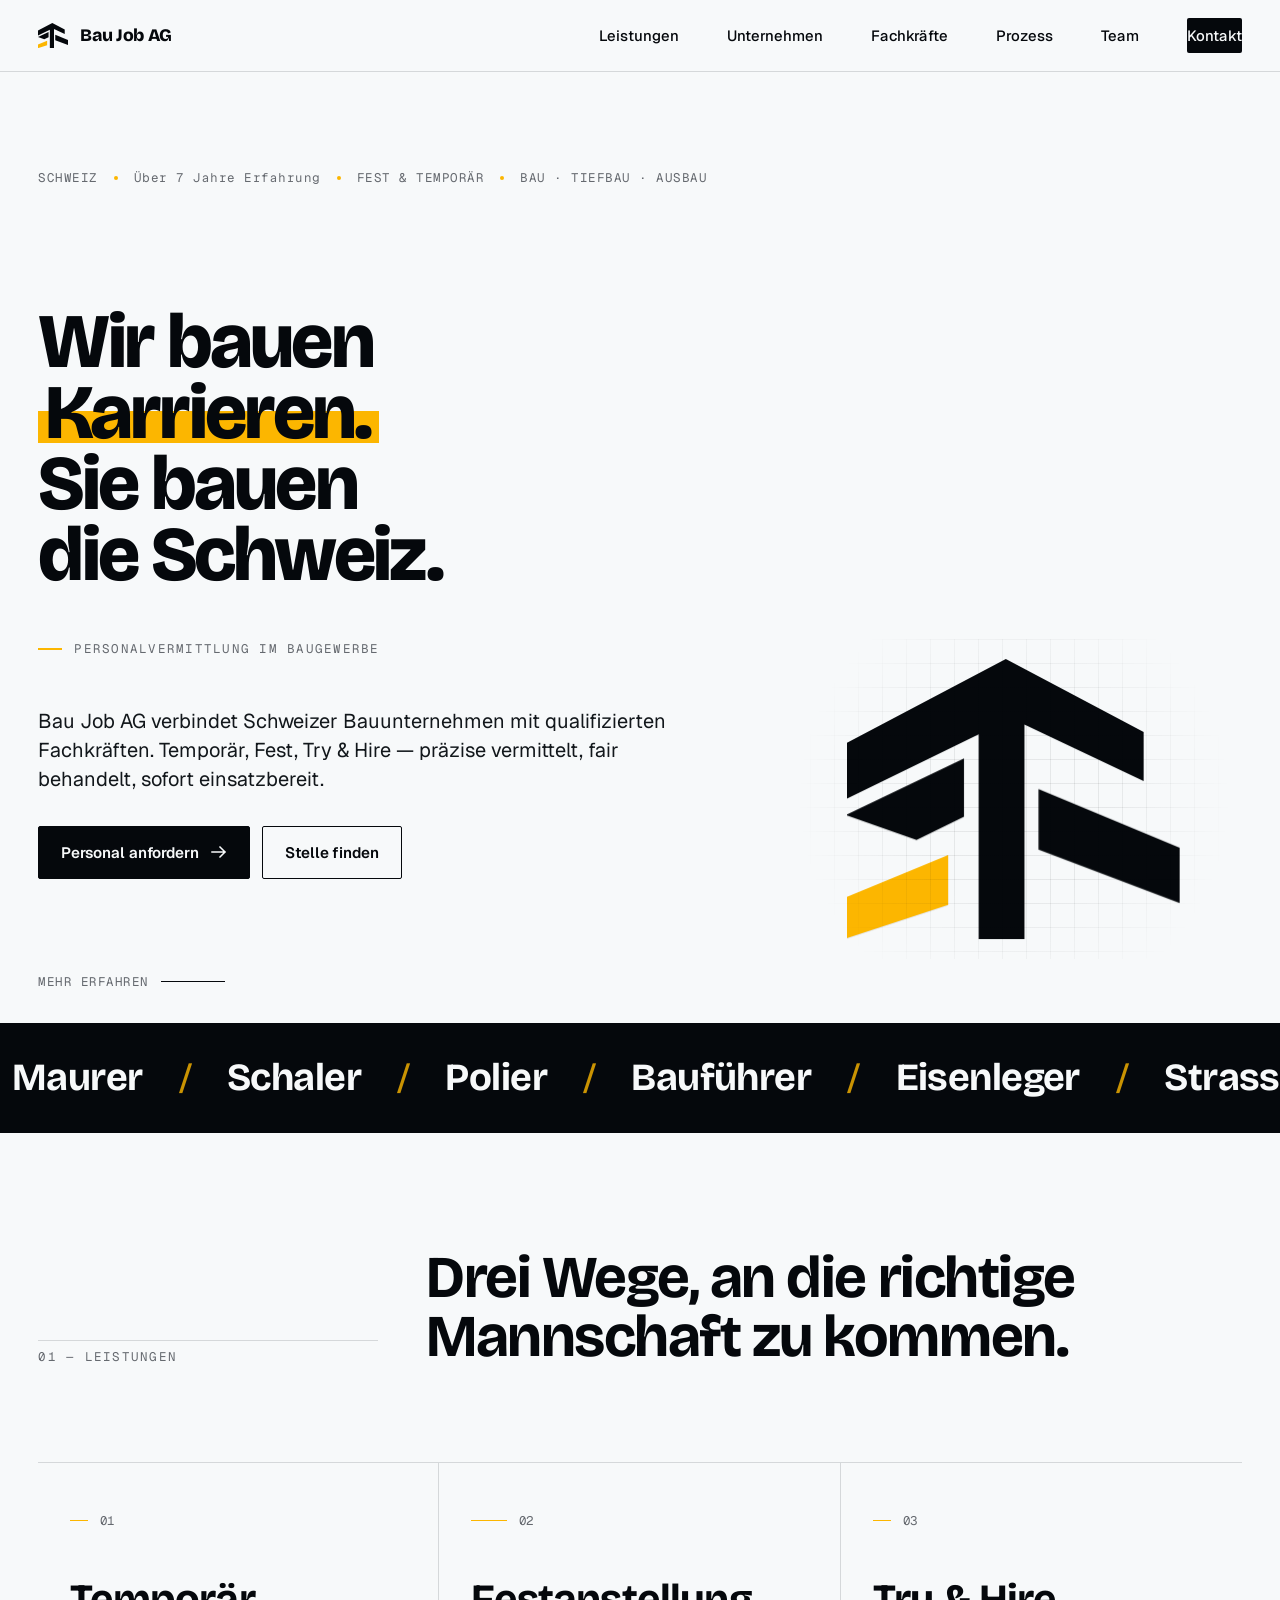
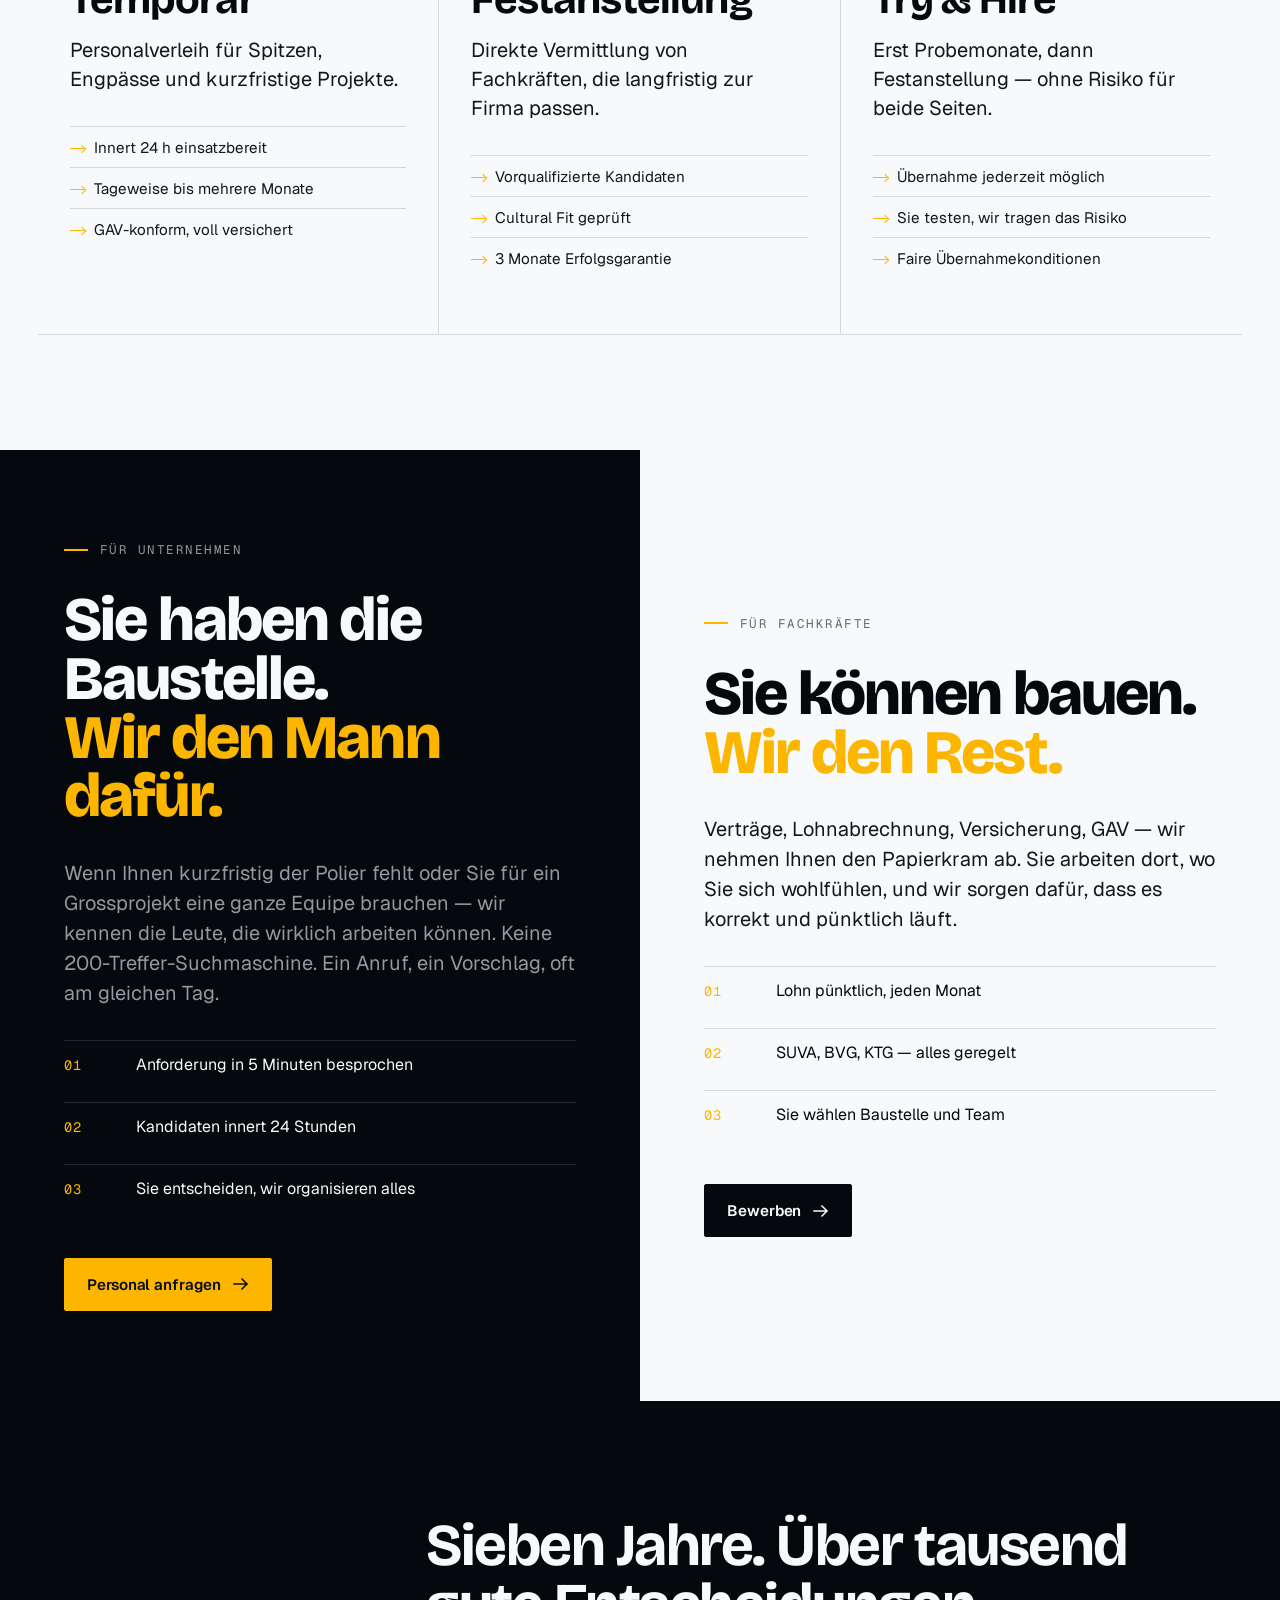
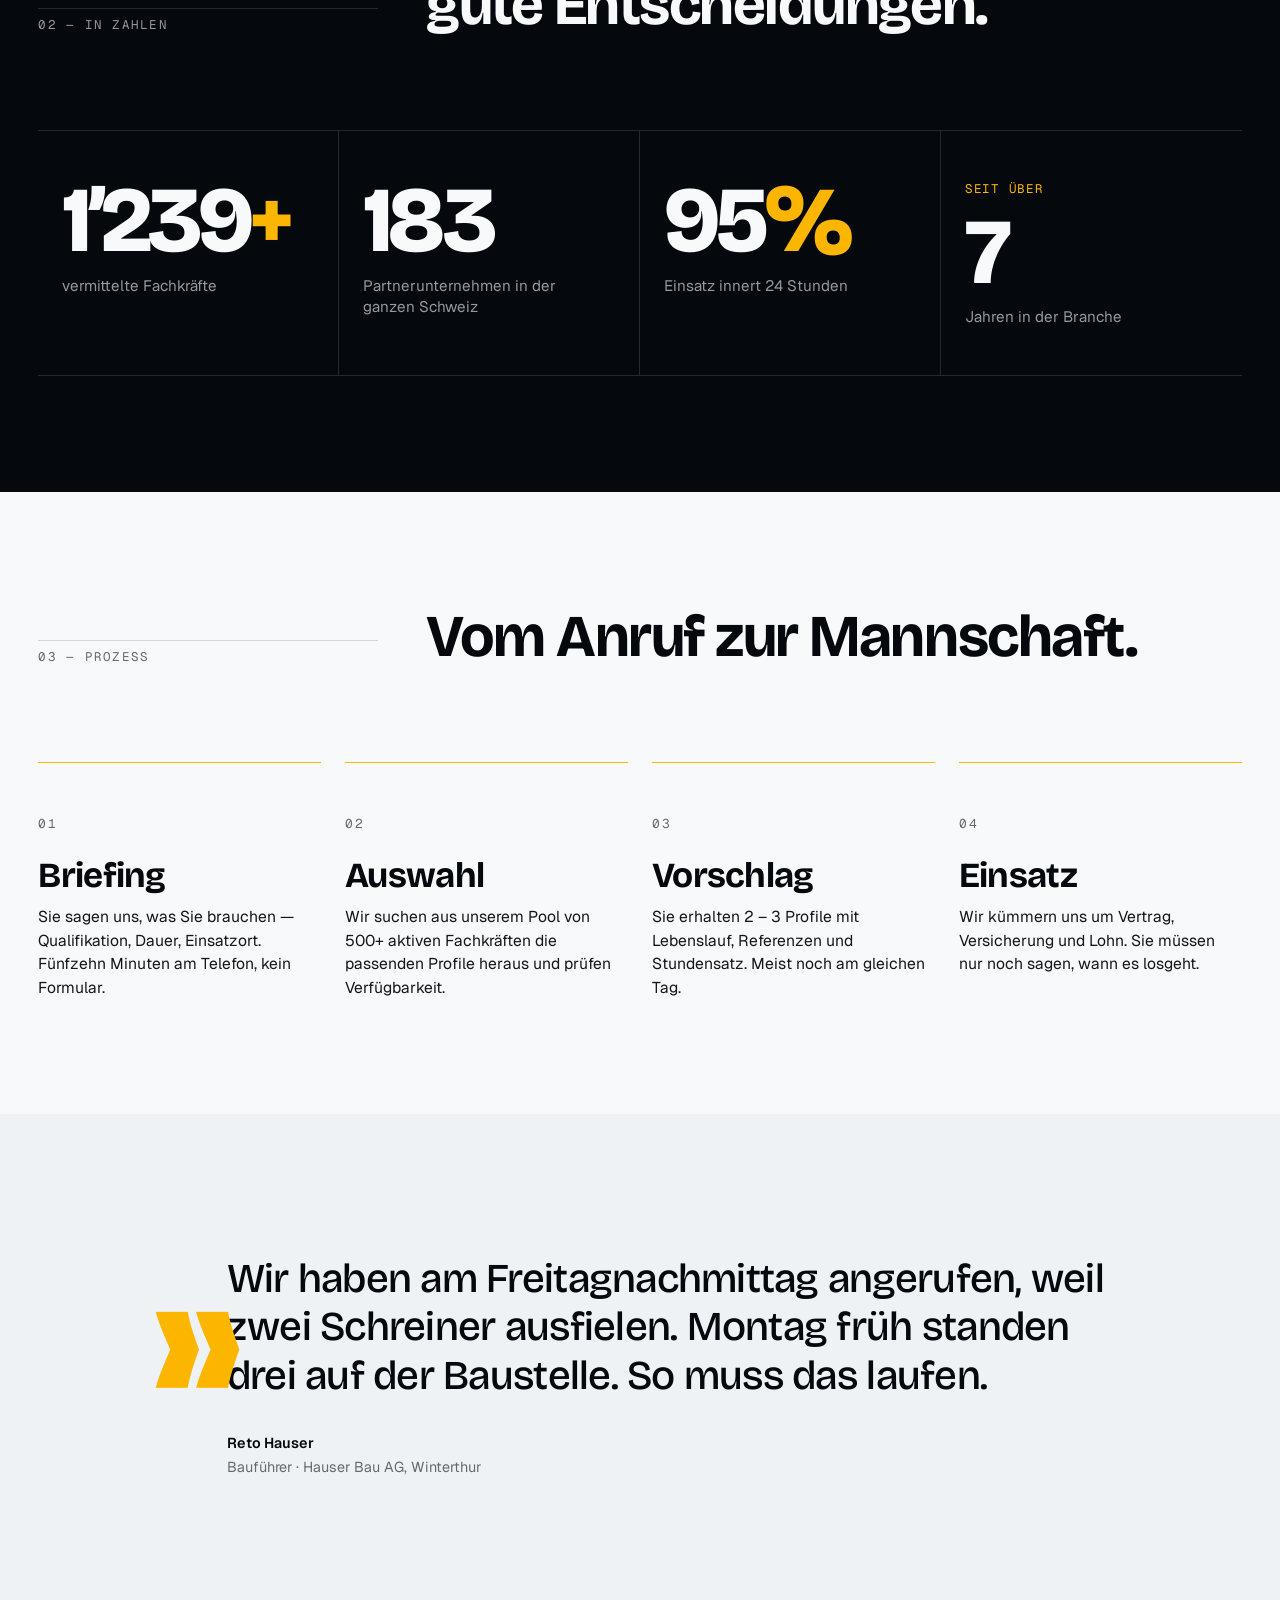
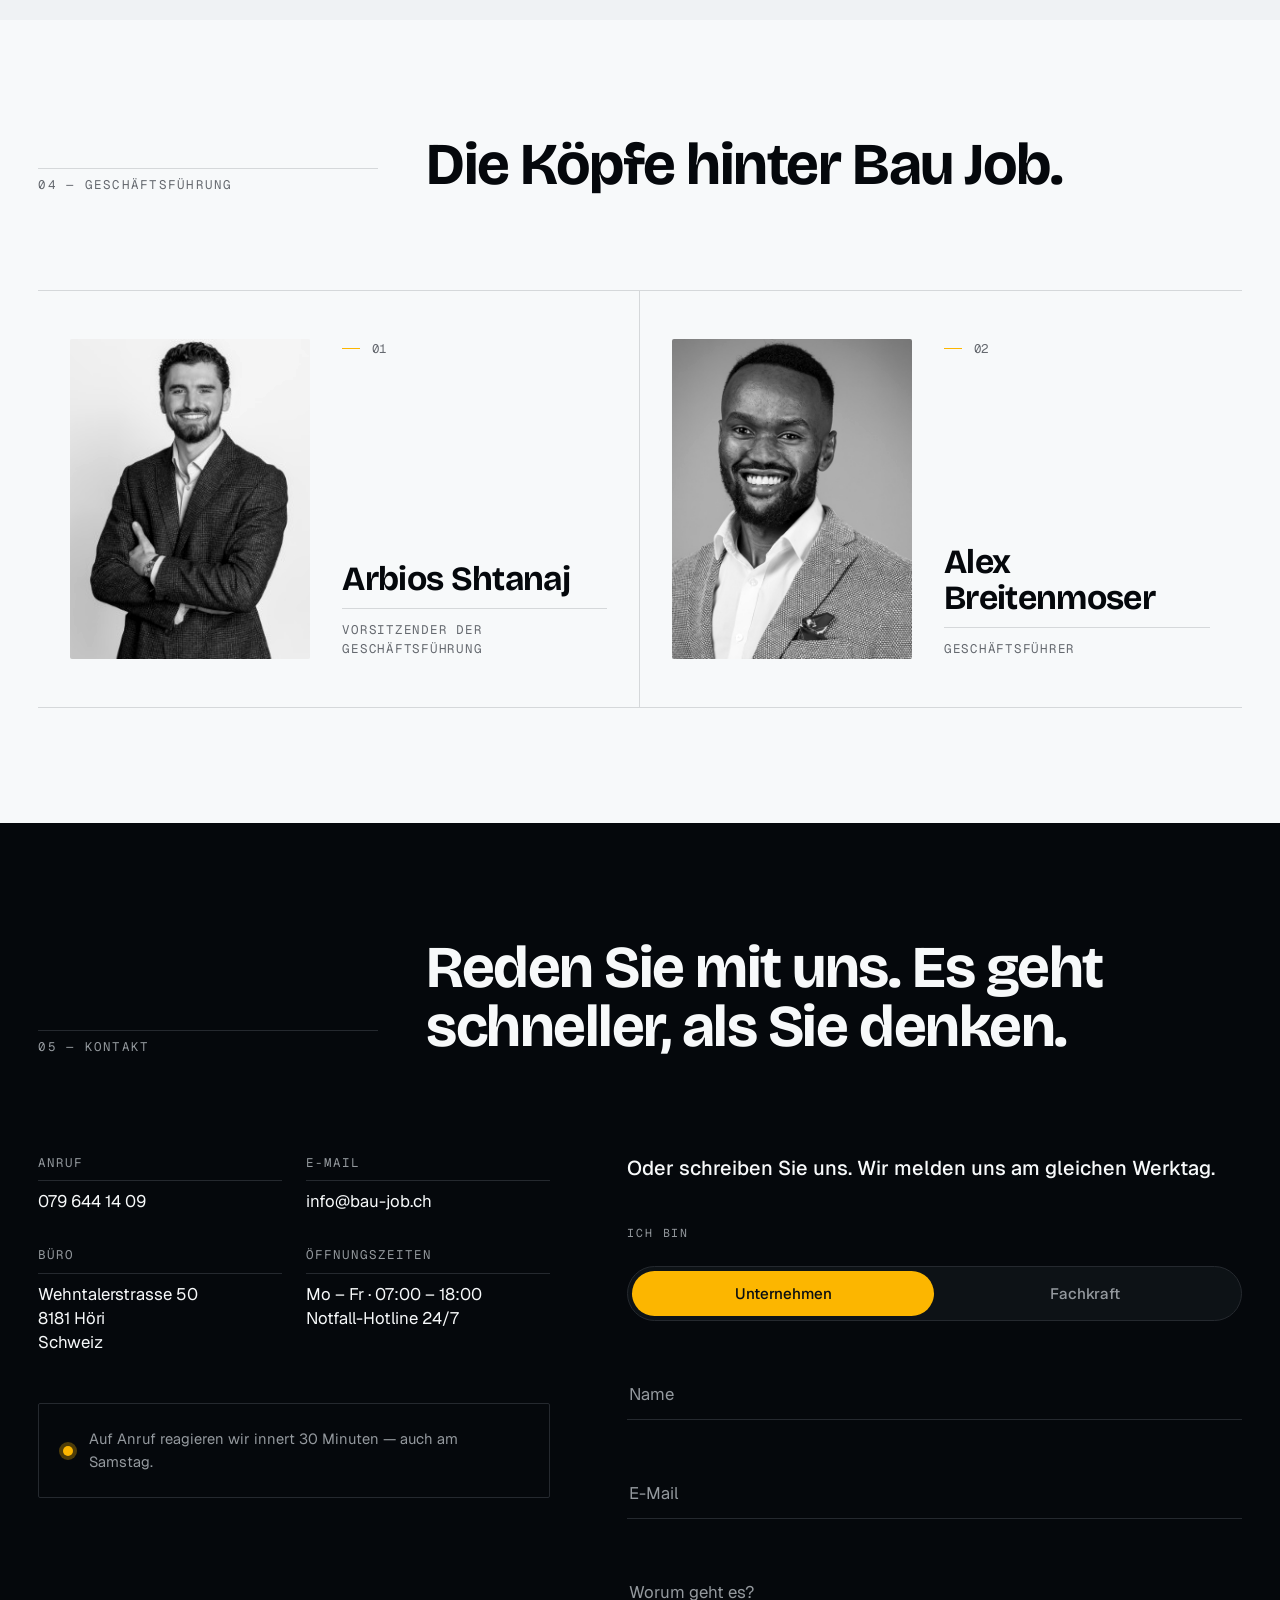
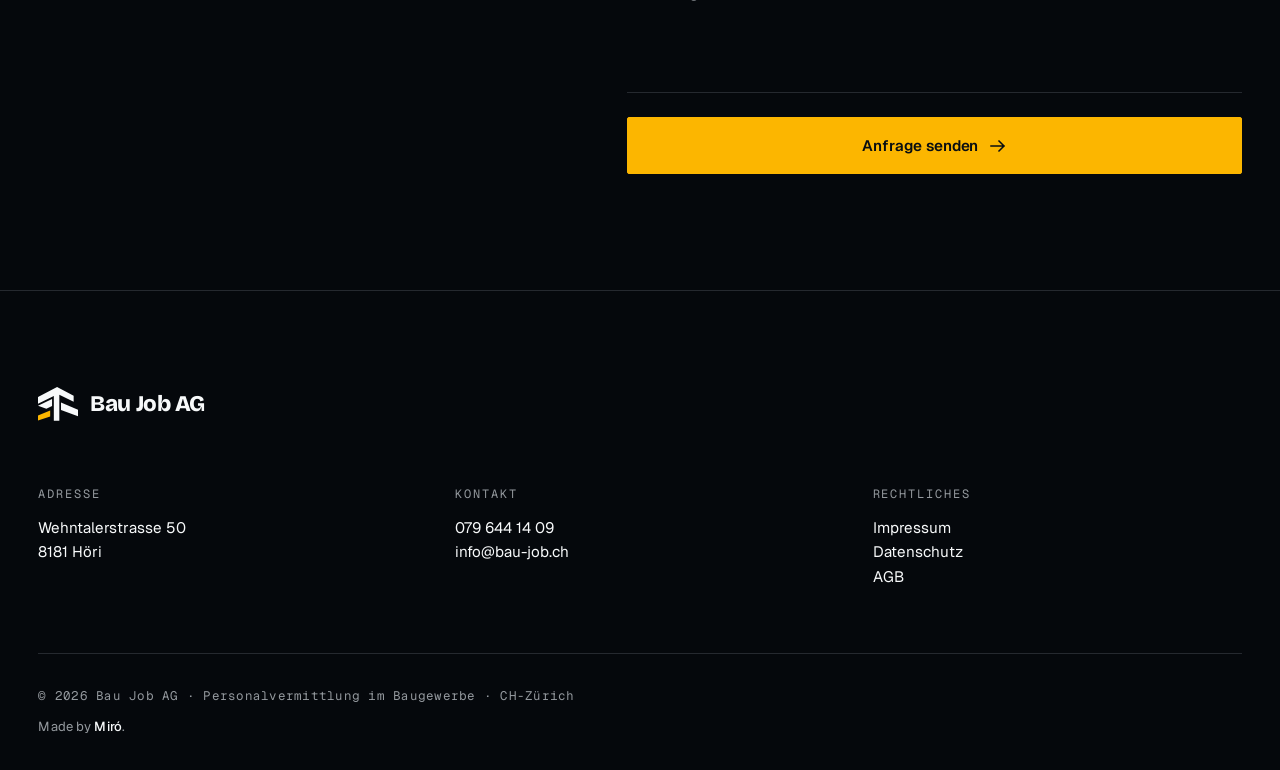
==== index.html @ f6083edc "Add leadership team section and Impressum page - New "Geschäftsführung" section with portraits of Ar" ====
<!doctype html>
<html lang="de-CH">
<head>
<meta charset="utf-8" />
<meta name="viewport" content="width=device-width, initial-scale=1, viewport-fit=cover" />
<meta name="theme-color" content="#0E1116" />
<meta name="description" content="Bau Job AG — Schweizer Personalvermittlung für das Baugewerbe. Temporär und Festanstellung. Wir bauen Karrieren." />
<title>Bau Job AG — Personal fürs Baugewerbe</title>

<link rel="icon" type="image/png" sizes="32x32" href="assets/favicon-32.png" />
<link rel="apple-touch-icon" sizes="180x180" href="assets/favicon-180.png" />

<link rel="preconnect" href="https://fonts.googleapis.com" />
<link rel="preconnect" href="https://fonts.gstatic.com" crossorigin />
<link rel="stylesheet" href="https://fonts.googleapis.com/css2?family=Bricolage+Grotesque:opsz,wght@12..96,400;12..96,500;12..96,700;12..96,800;12..96,900&family=Geist:wght@300;400;500;600;700&family=Geist+Mono:wght@400;500;600&display=swap" />
<link rel="stylesheet" href="style.css" />
</head>

<body>

<!-- ─────────────────────────────  HEADER  ───────────────────────────── -->
<header class="site-header" data-header>
  <a href="#top" class="site-header__logo" aria-label="Bau Job AG — Startseite">
    <svg class="logo-mark" viewBox="0 0 1000 842" aria-hidden="true">
      <polygon points="0,251.3 477.1,0 891.3,219 891.3,366.7 533.1,196.9 533.1,842.1 395.6,842.1 395.6,225.8 0,419.4" class="logo-mark__primary" />
      <polygon points="0,466.9 351.4,298.8 351.4,473.7 208.8,543.3 0,470.3" class="logo-mark__primary" />
      <polygon points="0,714.8 303.9,589.1 303.9,738.5 0,838.7" class="logo-mark__accent" />
      <polygon points="575.6,390.5 1000,567.1 1000,733.4 575.6,572.2" class="logo-mark__primary" />
    </svg>
    <span class="site-header__wordmark">Bau Job AG</span>
  </a>

  <nav class="site-header__nav" aria-label="Hauptnavigation">
    <a href="#leistungen">Leistungen</a>
    <a href="#unternehmen">Unternehmen</a>
    <a href="#fachkraefte">Fachkräfte</a>
    <a href="#prozess">Prozess</a>
    <a href="#team">Team</a>
    <a href="#kontakt" class="site-header__cta">Kontakt</a>
  </nav>
</header>

<main id="top">

<!-- ─────────────────────────────  HERO  ─────────────────────────────── -->
<section class="hero">

  <div class="hero__rail" aria-hidden="true">
    <span>SCHWEIZ</span>
    <span class="hero__rail-dot"></span>
    <span>Über 7 Jahre Erfahrung</span>
    <span class="hero__rail-dot"></span>
    <span>FEST &amp; TEMPORÄR</span>
    <span class="hero__rail-dot"></span>
    <span>BAU · TIEFBAU · AUSBAU</span>
  </div>

  <h1 class="hero__headline">
    <span class="reveal-mask"><span class="reveal-mask__inner">Wir bauen</span></span>
    <span class="reveal-mask"><span class="reveal-mask__inner"><em>Karrieren.</em></span></span>
    <span class="reveal-mask"><span class="reveal-mask__inner">Sie bauen</span></span>
    <span class="reveal-mask"><span class="reveal-mask__inner">die Schweiz.</span></span>
  </h1>

  <div class="hero__inner">

    <p class="hero__eyebrow"><span class="hero__eyebrow-mark"></span> Personalvermittlung im Baugewerbe</p>

    <div class="hero__meta">
      <p class="hero__lede">
        Bau Job AG verbindet Schweizer Bauunternehmen mit qualifizierten Fachkräften.
        Temporär, Fest, Try &amp; Hire — präzise vermittelt, fair behandelt, sofort einsatzbereit.
      </p>

      <div class="hero__actions">
        <a href="#unternehmen" class="btn btn--primary">
          <span>Personal anfordern</span>
          <svg viewBox="0 0 16 16" aria-hidden="true"><path d="M1 8 H14 M9 3 L14 8 L9 13" fill="none" stroke="currentColor" stroke-width="1.5" stroke-linecap="square"/></svg>
        </a>
        <a href="#fachkraefte" class="btn btn--ghost">
          <span>Stelle finden</span>
        </a>
      </div>
    </div>

    <div class="hero__stage" aria-hidden="true">
      <svg class="hero__logo" viewBox="0 0 1000 842">
        <polygon points="0,251.3 477.1,0 891.3,219 891.3,366.7 533.1,196.9 533.1,842.1 395.6,842.1 395.6,225.8 0,419.4" class="js-draw" data-draw="1" />
        <polygon points="0,466.9 351.4,298.8 351.4,473.7 208.8,543.3 0,470.3" class="js-draw" data-draw="2" />
        <polygon points="575.6,390.5 1000,567.1 1000,733.4 575.6,572.2" class="js-draw" data-draw="3" />
        <polygon points="0,714.8 303.9,589.1 303.9,738.5 0,838.7" class="js-draw js-draw--accent" data-draw="4" />
      </svg>
      <div class="hero__stage-grid"></div>
    </div>

  </div>

  <button class="hero__scroll" data-scroll-to="#leistungen" aria-label="Weiter scrollen">
    <span>Mehr erfahren</span>
    <span class="hero__scroll-line"></span>
  </button>
</section>

<!-- ─────────────────────────────  MARQUEE  ──────────────────────────── -->
<section class="marquee" aria-label="Fachbereiche">
  <div class="marquee__track">
    <span class="marquee__item">Maurer</span><span class="marquee__sep">/</span>
    <span class="marquee__item">Schaler</span><span class="marquee__sep">/</span>
    <span class="marquee__item">Polier</span><span class="marquee__sep">/</span>
    <span class="marquee__item">Bauführer</span><span class="marquee__sep">/</span>
    <span class="marquee__item">Eisenleger</span><span class="marquee__sep">/</span>
    <span class="marquee__item">Strassenbauer</span><span class="marquee__sep">/</span>
    <span class="marquee__item">Zimmermann</span><span class="marquee__sep">/</span>
    <span class="marquee__item">Spengler</span><span class="marquee__sep">/</span>
    <span class="marquee__item">Schreiner</span><span class="marquee__sep">/</span>
    <span class="marquee__item">Dachdecker</span><span class="marquee__sep">/</span>
    <span class="marquee__item">Sanitärinstallateur</span><span class="marquee__sep">/</span>
    <span class="marquee__item">Elektriker</span><span class="marquee__sep">/</span>
    <span class="marquee__item">Maler</span><span class="marquee__sep">/</span>
    <span class="marquee__item">Gipser</span><span class="marquee__sep">/</span>
    <span class="marquee__item">Bodenleger</span><span class="marquee__sep">/</span>
    <span class="marquee__item">Plattenleger</span><span class="marquee__sep">/</span>
    <!-- duplicate for seamless loop -->
    <span class="marquee__item">Maurer</span><span class="marquee__sep">/</span>
    <span class="marquee__item">Schaler</span><span class="marquee__sep">/</span>
    <span class="marquee__item">Polier</span><span class="marquee__sep">/</span>
    <span class="marquee__item">Bauführer</span><span class="marquee__sep">/</span>
    <span class="marquee__item">Eisenleger</span><span class="marquee__sep">/</span>
    <span class="marquee__item">Strassenbauer</span><span class="marquee__sep">/</span>
    <span class="marquee__item">Zimmermann</span><span class="marquee__sep">/</span>
    <span class="marquee__item">Spengler</span><span class="marquee__sep">/</span>
    <span class="marquee__item">Schreiner</span><span class="marquee__sep">/</span>
    <span class="marquee__item">Dachdecker</span><span class="marquee__sep">/</span>
    <span class="marquee__item">Sanitärinstallateur</span><span class="marquee__sep">/</span>
    <span class="marquee__item">Elektriker</span><span class="marquee__sep">/</span>
    <span class="marquee__item">Maler</span><span class="marquee__sep">/</span>
    <span class="marquee__item">Gipser</span><span class="marquee__sep">/</span>
    <span class="marquee__item">Bodenleger</span><span class="marquee__sep">/</span>
    <span class="marquee__item">Plattenleger</span><span class="marquee__sep">/</span>
  </div>
</section>

<!-- ─────────────────────────────  LEISTUNGEN  ───────────────────────── -->
<section class="section section--light" id="leistungen">

  <header class="section-head">
    <span class="section-head__index">01 — Leistungen</span>
    <h2 class="section-head__title">Drei Wege, an die richtige Mannschaft zu kommen.</h2>
  </header>

  <ol class="services">

    <li class="service" data-reveal>
      <div class="service__num"><span>01</span></div>
      <div class="service__body">
        <h3>Temporär</h3>
        <p class="service__lede">Personalverleih für Spitzen, Engpässe und kurzfristige Projekte.</p>
        <ul class="service__points">
          <li><span class="bullet-arrow" aria-hidden="true"></span>Innert 24 h einsatzbereit</li>
          <li><span class="bullet-arrow" aria-hidden="true"></span>Tageweise bis mehrere Monate</li>
          <li><span class="bullet-arrow" aria-hidden="true"></span>GAV-konform, voll versichert</li>
        </ul>
      </div>
      <span class="service__rule" aria-hidden="true"></span>
    </li>

    <li class="service service--featured" data-reveal>
      <div class="service__num"><span>02</span></div>
      <div class="service__body">
        <h3>Festanstellung</h3>
        <p class="service__lede">Direkte Vermittlung von Fachkräften, die langfristig zur Firma passen.</p>
        <ul class="service__points">
          <li><span class="bullet-arrow" aria-hidden="true"></span>Vorqualifizierte Kandidaten</li>
          <li><span class="bullet-arrow" aria-hidden="true"></span>Cultural Fit geprüft</li>
          <li><span class="bullet-arrow" aria-hidden="true"></span>3 Monate Erfolgsgarantie</li>
        </ul>
      </div>
      <span class="service__rule" aria-hidden="true"></span>
    </li>

    <li class="service" data-reveal>
      <div class="service__num"><span>03</span></div>
      <div class="service__body">
        <h3>Try &amp; Hire</h3>
        <p class="service__lede">Erst Probemonate, dann Festanstellung — ohne Risiko für beide Seiten.</p>
        <ul class="service__points">
          <li><span class="bullet-arrow" aria-hidden="true"></span>Übernahme jederzeit möglich</li>
          <li><span class="bullet-arrow" aria-hidden="true"></span>Sie testen, wir tragen das Risiko</li>
          <li><span class="bullet-arrow" aria-hidden="true"></span>Faire Übernahmekonditionen</li>
        </ul>
      </div>
      <span class="service__rule" aria-hidden="true"></span>
    </li>

  </ol>
</section>

<!-- ─────────────────────────────  SPLIT — UNTERNEHMEN / FACHKRÄFTE  ──── -->
<section class="split">

  <article class="split__panel split__panel--dark" id="unternehmen">
    <span class="split__tag">Für Unternehmen</span>
    <h2 class="split__title">Sie haben die Baustelle.<br/><em>Wir den Mann dafür.</em></h2>
    <p class="split__copy">
      Wenn Ihnen kurzfristig der Polier fehlt oder Sie für ein Grossprojekt eine ganze Equipe brauchen —
      wir kennen die Leute, die wirklich arbeiten können. Keine 200-Treffer-Suchmaschine. Ein Anruf, ein Vorschlag, oft am gleichen Tag.
    </p>
    <ul class="split__list">
      <li><span class="split__list-num">01</span>Anforderung in 5 Minuten besprochen</li>
      <li><span class="split__list-num">02</span>Kandidaten innert 24 Stunden</li>
      <li><span class="split__list-num">03</span>Sie entscheiden, wir organisieren alles</li>
    </ul>
    <a href="#kontakt" class="btn btn--accent">
      <span>Personal anfragen</span>
      <svg viewBox="0 0 16 16" aria-hidden="true"><path d="M1 8 H14 M9 3 L14 8 L9 13" fill="none" stroke="currentColor" stroke-width="1.5" stroke-linecap="square"/></svg>
    </a>
  </article>

  <article class="split__panel split__panel--light" id="fachkraefte">
    <span class="split__tag">Für Fachkräfte</span>
    <h2 class="split__title">Sie können bauen.<br/><em>Wir den Rest.</em></h2>
    <p class="split__copy">
      Verträge, Lohnabrechnung, Versicherung, GAV — wir nehmen Ihnen den Papierkram ab.
      Sie arbeiten dort, wo Sie sich wohlfühlen, und wir sorgen dafür, dass es korrekt und pünktlich läuft.
    </p>
    <ul class="split__list">
      <li><span class="split__list-num">01</span>Lohn pünktlich, jeden Monat</li>
      <li><span class="split__list-num">02</span>SUVA, BVG, KTG — alles geregelt</li>
      <li><span class="split__list-num">03</span>Sie wählen Baustelle und Team</li>
    </ul>
    <a href="#kontakt" class="btn btn--dark">
      <span>Bewerben</span>
      <svg viewBox="0 0 16 16" aria-hidden="true"><path d="M1 8 H14 M9 3 L14 8 L9 13" fill="none" stroke="currentColor" stroke-width="1.5" stroke-linecap="square"/></svg>
    </a>
  </article>

</section>

<!-- ─────────────────────────────  STATS  ────────────────────────────── -->
<section class="stats">

  <header class="section-head section-head--inverse">
    <span class="section-head__index">02 — In Zahlen</span>
    <h2 class="section-head__title">Sieben Jahre. Über tausend gute Entscheidungen.</h2>
  </header>

  <ul class="stats__grid">
    <li class="stat" data-reveal>
      <span class="stat__num" data-counter="1247" data-suffix="+">0</span>
      <span class="stat__label">vermittelte Fachkräfte</span>
    </li>
    <li class="stat" data-reveal>
      <span class="stat__num" data-counter="184" data-suffix="">0</span>
      <span class="stat__label">Partnerunternehmen in der ganzen Schweiz</span>
    </li>
    <li class="stat" data-reveal>
      <span class="stat__num" data-counter="96" data-suffix="%">0</span>
      <span class="stat__label">Einsatz innert 24 Stunden</span>
    </li>
    <li class="stat" data-reveal>
      <span class="stat__prefix">Seit über</span>
      <span class="stat__num" data-counter="7" data-suffix="">0</span>
      <span class="stat__label">Jahren in der Branche</span>
    </li>
  </ul>

</section>

<!-- ─────────────────────────────  PROZESS  ──────────────────────────── -->
<section class="section section--light" id="prozess">

  <header class="section-head">
    <span class="section-head__index">03 — Prozess</span>
    <h2 class="section-head__title">Vom Anruf zur Mannschaft.</h2>
  </header>

  <ol class="process">
    <li class="process__step" data-reveal>
      <span class="process__num">01</span>
      <h3>Briefing</h3>
      <p>Sie sagen uns, was Sie brauchen — Qualifikation, Dauer, Einsatzort. Fünfzehn Minuten am Telefon, kein Formular.</p>
    </li>
    <li class="process__step" data-reveal>
      <span class="process__num">02</span>
      <h3>Auswahl</h3>
      <p>Wir suchen aus unserem Pool von 500+ aktiven Fachkräften die passenden Profile heraus und prüfen Verfügbarkeit.</p>
    </li>
    <li class="process__step" data-reveal>
      <span class="process__num">03</span>
      <h3>Vorschlag</h3>
      <p>Sie erhalten 2 – 3 Profile mit Lebenslauf, Referenzen und Stundensatz. Meist noch am gleichen Tag.</p>
    </li>
    <li class="process__step" data-reveal>
      <span class="process__num">04</span>
      <h3>Einsatz</h3>
      <p>Wir kümmern uns um Vertrag, Versicherung und Lohn. Sie müssen nur noch sagen, wann es losgeht.</p>
    </li>
  </ol>

</section>

<!-- ─────────────────────────────  TESTIMONIAL  ──────────────────────── -->
<section class="quote">
  <blockquote class="quote__body">
    <span class="quote__mark" aria-hidden="true">»</span>
    <p>Wir haben am Freitagnachmittag angerufen, weil zwei Schreiner ausfielen. Montag früh standen drei auf der Baustelle. So muss das laufen.</p>
    <footer class="quote__source">
      <span class="quote__source-name">Reto Hauser</span>
      <span class="quote__source-meta">Bauführer · Hauser Bau AG, Winterthur</span>
    </footer>
  </blockquote>
</section>

<!-- ─────────────────────────────  TEAM  ─────────────────────────────── -->
<section class="section section--light" id="team">

  <header class="section-head">
    <span class="section-head__index">04 — Geschäftsführung</span>
    <h2 class="section-head__title">Die Köpfe hinter Bau Job.</h2>
  </header>

  <div class="team">

    <article class="team-card" data-reveal>
      <figure class="team-card__media">
        <img src="assets/team-arbios-shtanaj.jpg"
             alt="Porträt von Arbios Shtanaj, Vorsitzender der Geschäftsführung"
             width="250" height="333" loading="lazy" />
      </figure>
      <div class="team-card__body">
        <span class="team-card__num"><span>01</span></span>
        <h3 class="team-card__name">Arbios Shtanaj</h3>
        <p class="team-card__role">Vorsitzender der Geschäftsführung</p>
      </div>
      <span class="team-card__rule" aria-hidden="true"></span>
    </article>

    <article class="team-card" data-reveal>
      <figure class="team-card__media">
        <img src="assets/team-alex-breitenmoser.jpg"
             alt="Porträt von Alex Breitenmoser, Geschäftsführer"
             width="646" height="680" loading="lazy" />
      </figure>
      <div class="team-card__body">
        <span class="team-card__num"><span>02</span></span>
        <h3 class="team-card__name">Alex Breitenmoser</h3>
        <p class="team-card__role">Geschäftsführer</p>
      </div>
      <span class="team-card__rule" aria-hidden="true"></span>
    </article>

  </div>

</section>

<!-- ─────────────────────────────  KONTAKT  ──────────────────────────── -->
<section class="contact section--dark" id="kontakt">

  <header class="section-head section-head--inverse">
    <span class="section-head__index">05 — Kontakt</span>
    <h2 class="section-head__title">Reden Sie mit uns. Es geht schneller, als Sie denken.</h2>
  </header>

  <div class="contact__grid">

    <div class="contact__details">
      <dl>
        <div>
          <dt>Anruf</dt>
          <dd><a href="tel:+41796441409">079 644 14 09</a></dd>
        </div>
        <div>
          <dt>E-Mail</dt>
          <dd><a href="mailto:info@bau-job.ch">info@bau-job.ch</a></dd>
        </div>
        <div>
          <dt>Büro</dt>
          <dd>Wehntalerstrasse 50<br/>8181 Höri<br/>Schweiz</dd>
        </div>
        <div>
          <dt>Öffnungszeiten</dt>
          <dd>Mo – Fr · 07:00 – 18:00<br/>Notfall-Hotline 24/7</dd>
        </div>
      </dl>

      <p class="contact__note">
        <span class="contact__note-mark"></span>
        Auf Anruf reagieren wir innert 30 Minuten — auch am Samstag.
      </p>
    </div>

    <form class="contact__form" novalidate>
      <p class="contact__form-intro">Oder schreiben Sie uns. Wir melden uns am gleichen Werktag.</p>

      <div class="segment-control" role="radiogroup" aria-labelledby="segment-control-label">
        <span class="segment-control__label" id="segment-control-label">Ich bin</span>
        <div class="segment-control__track">
          <span class="segment-control__indicator" aria-hidden="true"></span>
          <label class="segment-control__option">
            <input type="radio" name="role" id="role-firma" value="firma" checked />
            <span>Unternehmen</span>
          </label>
          <label class="segment-control__option">
            <input type="radio" name="role" id="role-fachkraft" value="fachkraft" />
            <span>Fachkraft</span>
          </label>
        </div>
      </div>

      <div class="field">
        <input type="text" name="name" id="name" autocomplete="name" placeholder=" " required />
        <label for="name">Name</label>
        <span class="field__underline" aria-hidden="true"></span>
      </div>

      <div class="field">
        <input type="email" name="email" id="email" autocomplete="email" placeholder=" " required />
        <label for="email">E-Mail</label>
        <span class="field__underline" aria-hidden="true"></span>
      </div>

      <div class="field field--textarea">
        <textarea name="message" id="message" rows="4" placeholder=" "></textarea>
        <label for="message">Worum geht es?</label>
        <span class="field__underline" aria-hidden="true"></span>
      </div>

      <button type="submit" class="btn btn--accent btn--block">
        <span>Anfrage senden</span>
        <svg viewBox="0 0 16 16" aria-hidden="true"><path d="M1 8 H14 M9 3 L14 8 L9 13" fill="none" stroke="currentColor" stroke-width="1.5" stroke-linecap="square"/></svg>
      </button>
    </form>

  </div>

</section>

</main>

<!-- ─────────────────────────────  FOOTER  ───────────────────────────── -->
<footer class="site-footer">
  <div class="site-footer__brand">
    <svg class="logo-mark logo-mark--reverse" viewBox="0 0 1000 842" aria-hidden="true">
      <polygon points="0,251.3 477.1,0 891.3,219 891.3,366.7 533.1,196.9 533.1,842.1 395.6,842.1 395.6,225.8 0,419.4" />
      <polygon points="0,466.9 351.4,298.8 351.4,473.7 208.8,543.3 0,470.3" />
      <polygon points="575.6,390.5 1000,567.1 1000,733.4 575.6,572.2" />
      <polygon points="0,714.8 303.9,589.1 303.9,738.5 0,838.7" class="logo-mark__accent" />
    </svg>
    <span class="site-footer__wordmark">Bau Job AG</span>
  </div>

  <div class="site-footer__cols">
    <div>
      <span class="site-footer__head">Adresse</span>
      <p>Wehntalerstrasse 50<br/>8181 Höri</p>
    </div>
    <div>
      <span class="site-footer__head">Kontakt</span>
      <p><a href="tel:+41796441409">079 644 14 09</a><br/><a href="mailto:info@bau-job.ch">info@bau-job.ch</a></p>
    </div>
    <div>
      <span class="site-footer__head">Rechtliches</span>
      <p><a href="impressum.html">Impressum</a><br/><a href="#">Datenschutz</a><br/><a href="#">AGB</a></p>
    </div>
  </div>

  <p class="site-footer__base">
    © 2026 Bau Job AG · Personalvermittlung im Baugewerbe · CH-Zürich
  </p>

  <p class="site-footer__credit">
    Made by <a href="https://mirowaltisberg.ch" target="_blank" rel="noopener">Miró</a>.
  </p>
</footer>

<script src="script.js" defer></script>
</body>
</html>
---- style.css ----
/* ════════════════════════════════════════════════════════════════════
   Bau Job AG — One-pager
   Brutalist Swiss · Construction-precision · Black + Hi-vis Yellow
   ════════════════════════════════════════════════════════════════════ */

/* ─── Tokens ─────────────────────────────────────────────────────────── */
:root {
  /* Color — OKLCH, tinted toward brand navy/yellow for cohesion */
  --c-ink:        oklch(0.13 0.012 250);   /* deep near-black, hint of cool */
  --c-ink-2:      oklch(0.20 0.012 250);   /* one step lighter */
  --c-ink-3:      oklch(0.32 0.010 250);
  --c-paper:      oklch(0.98 0.003 240);   /* off-white, subtle cool */
  --c-paper-2:    oklch(0.96 0.004 240);
  --c-line:       oklch(0.88 0.005 240);
  --c-line-dark:  oklch(0.28 0.012 250);
  --c-mute:       oklch(0.52 0.010 250);
  --c-mute-dark:  oklch(0.68 0.010 250);
  --c-accent:     oklch(0.82 0.175 82);    /* hi-vis construction yellow ≈ #FDB515 */
  --c-accent-2:   oklch(0.88 0.170 88);
  --c-on-accent:  oklch(0.16 0.012 250);

  /* Typography */
  --f-display: "Bricolage Grotesque", "Geist", system-ui, sans-serif;
  --f-body:    "Geist", "Bricolage Grotesque", system-ui, sans-serif;
  --f-mono:    "Geist Mono", ui-monospace, "SF Mono", monospace;

  /* Type scale — fluid */
  --t-display: clamp(2.8rem, 5.4vw + 0.5rem, 6rem);
  --t-h1:      clamp(2.6rem, 6vw + 0.5rem, 6rem);
  --t-h2:      clamp(2.2rem, 4vw + 0.5rem, 4.4rem);
  --t-h3:      clamp(1.4rem, 1.2vw + 1rem, 2rem);
  --t-lede:    clamp(1.05rem, 0.4vw + 0.95rem, 1.25rem);
  --t-body:    1rem;
  --t-mono:    0.78rem;
  --t-eyebrow: 0.78rem;

  /* Spacing — 4pt scale */
  --s-1:  4px;
  --s-2:  8px;
  --s-3:  12px;
  --s-4:  16px;
  --s-5:  24px;
  --s-6:  32px;
  --s-7:  48px;
  --s-8:  64px;
  --s-9:  96px;
  --s-10: 128px;
  --s-11: 192px;

  /* Layout */
  --container:  min(94vw, 1340px);
  --container-narrow: min(94vw, 980px);
  --gutter:     clamp(1.25rem, 3vw, 2.5rem);
  --radius:     2px;
  --radius-lg:  4px;
  --header-h:   72px;

  /* Motion */
  --ease-out: cubic-bezier(0.16, 1, 0.3, 1);
  --ease-in-out: cubic-bezier(0.65, 0, 0.35, 1);
  --d-fast: 220ms;
  --d-med:  420ms;
  --d-slow: 800ms;
}

/* ─── Reset ──────────────────────────────────────────────────────────── */
*, *::before, *::after { box-sizing: border-box; }
html { -webkit-text-size-adjust: 100%; scroll-behavior: smooth; }
body {
  margin: 0;
  font-family: var(--f-body);
  font-size: var(--t-body);
  line-height: 1.55;
  color: var(--c-ink);
  background: var(--c-paper);
  font-feature-settings: "ss01", "cv11";
  -webkit-font-smoothing: antialiased;
  text-rendering: optimizeLegibility;
}
img, svg { display: block; max-width: 100%; }
button { font: inherit; cursor: pointer; }
a { color: inherit; text-decoration: none; }
input, textarea, button { font: inherit; }
ul, ol { padding: 0; margin: 0; list-style: none; }

::selection { background: var(--c-accent); color: var(--c-on-accent); }

/* ─── Header ─────────────────────────────────────────────────────────── */
.site-header {
  position: sticky;
  top: 0;
  z-index: 50;
  display: flex;
  align-items: center;
  justify-content: space-between;
  padding: 0 var(--gutter);
  height: var(--header-h);
  background: var(--c-paper);
  border-bottom: 1px solid var(--c-line);
  transition: background var(--d-fast) var(--ease-out),
              border-color var(--d-fast) var(--ease-out),
              transform var(--d-med) var(--ease-out);
}
.site-header.is-floating {
  background: var(--c-paper);
  box-shadow: 0 1px 0 var(--c-line), 0 8px 24px -16px color-mix(in oklch, var(--c-ink) 30%, transparent);
}

.site-header__logo {
  display: inline-flex;
  align-items: center;
  gap: var(--s-3);
  font-family: var(--f-display);
  font-weight: 800;
  letter-spacing: -0.02em;
  font-size: 1.1rem;
}
.site-header__logo .logo-mark { width: 30px; height: auto; }

.site-header__nav {
  display: flex;
  align-items: center;
  gap: var(--s-7);
  font-size: 0.93rem;
  font-weight: 500;
}
.site-header__nav a {
  position: relative;
  padding: 6px 0;
}
.site-header__nav a:not(.site-header__cta)::after {
  content: "";
  position: absolute;
  left: 0; bottom: 0;
  width: 100%;
  height: 2px;
  background: var(--c-accent);
  transform-origin: left;
  transform: scaleX(0);
  transition: transform var(--d-med) var(--ease-out);
}
.site-header__nav a:not(.site-header__cta):hover::after,
.site-header__nav a:not(.site-header__cta):focus-visible::after { transform: scaleX(1); }

.site-header__cta {
  background: var(--c-ink);
  color: var(--c-paper);
  padding: 10px 18px;
  border-radius: var(--radius);
  transition: background var(--d-fast) var(--ease-out), color var(--d-fast) var(--ease-out);
}
.site-header__cta:hover {
  background: var(--c-accent);
  color: var(--c-on-accent);
}

/* Logo mark vector colours */
.logo-mark__primary { fill: var(--c-ink); }
.logo-mark__accent  { fill: var(--c-accent); }

/* ─── Hero ───────────────────────────────────────────────────────────── */
.hero {
  position: relative;
  padding: var(--s-9) var(--gutter) var(--s-8);
  min-height: calc(100svh - var(--header-h));
  display: flex;
  flex-direction: column;
  justify-content: space-between;
  background: var(--c-paper);
  overflow: hidden;
}

/* Rail of metadata across the very top */
.hero__rail {
  display: flex;
  align-items: center;
  gap: var(--s-4);
  font-family: var(--f-mono);
  font-size: var(--t-mono);
  letter-spacing: 0.12em;
  color: var(--c-mute);
  margin-bottom: var(--s-9);
}
.hero__rail-dot {
  width: 4px; height: 4px;
  border-radius: 50%;
  background: var(--c-accent);
}

.hero__inner {
  display: grid;
  grid-template-columns: minmax(0, 1.5fr) minmax(0, 1fr);
  grid-template-rows: auto 1fr;
  gap: var(--s-5) var(--s-8);
  align-items: start;
  width: 100%;
  margin-top: var(--s-7);
}
.hero__eyebrow  { grid-column: 1; grid-row: 1; margin: 0; }
.hero__meta     { grid-column: 1; grid-row: 2; }
.hero__stage    { grid-column: 2; grid-row: 1 / -1; align-self: stretch; }

.hero__eyebrow {
  display: inline-flex;
  align-items: center;
  gap: var(--s-3);
  font-family: var(--f-mono);
  font-size: var(--t-eyebrow);
  text-transform: uppercase;
  letter-spacing: 0.18em;
  color: var(--c-mute);
  margin: 0 0 var(--s-5);
}
.hero__eyebrow-mark {
  width: 24px; height: 2px;
  background: var(--c-accent);
}

.hero__headline {
  font-family: var(--f-display);
  font-weight: 800;
  font-size: var(--t-display);
  line-height: 0.92;
  letter-spacing: -0.035em;
  margin: var(--s-5) 0 0;
  color: var(--c-ink);
  max-width: 22ch;
}
.hero__headline em {
  font-style: normal;
  position: relative;
  display: inline-block;
  padding: 0 0.08em;
}
.hero__headline em::after {
  content: "";
  position: absolute;
  inset: auto -0.04em 0.08em -0.04em;
  height: 0.42em;
  background: var(--c-accent);
  z-index: -1;
  transform: scaleX(0);
  transform-origin: left;
  animation: highlight var(--d-slow) var(--ease-out) 1.4s forwards;
}

@keyframes highlight {
  to { transform: scaleX(1); }
}

.hero__meta {
  display: flex;
  flex-direction: column;
  gap: var(--s-6);
}

.hero__lede {
  font-size: var(--t-lede);
  line-height: 1.45;
  color: var(--c-ink-2);
  max-width: 50ch;
  margin: 0;
}

.hero__actions {
  display: flex;
  gap: var(--s-3);
  flex-wrap: wrap;
}

/* Hero stage with animated logo */
.hero__stage {
  position: relative;
  grid-column: 2;
  align-self: stretch;
  min-height: 320px;
  display: flex;
  align-items: center;
  justify-content: center;
}
.hero__stage-grid {
  position: absolute;
  inset: 0;
  background-image:
    linear-gradient(to right, color-mix(in oklch, var(--c-ink) 7%, transparent) 1px, transparent 1px),
    linear-gradient(to bottom, color-mix(in oklch, var(--c-ink) 7%, transparent) 1px, transparent 1px);
  background-size: 24px 24px;
  mask-image: radial-gradient(circle at center, black 35%, transparent 78%);
  -webkit-mask-image: radial-gradient(circle at center, black 35%, transparent 78%);
  pointer-events: none;
}
.hero__logo {
  position: relative;
  width: clamp(220px, 26vw, 360px);
  height: auto;
  filter: drop-shadow(0 1px 0 color-mix(in oklch, var(--c-ink) 8%, transparent));
}
.hero__logo polygon {
  fill: var(--c-ink);
  transform-origin: center;
  opacity: 0;
  transform: translateY(14px) scale(0.94);
  animation: pop var(--d-med) var(--ease-out) forwards;
}
.hero__logo polygon.js-draw--accent { fill: var(--c-accent); }
.hero__logo polygon[data-draw="1"] { animation-delay: 0.35s; }
.hero__logo polygon[data-draw="2"] { animation-delay: 0.50s; }
.hero__logo polygon[data-draw="3"] { animation-delay: 0.65s; }
.hero__logo polygon[data-draw="4"] { animation-delay: 0.95s; }

@keyframes pop {
  to { opacity: 1; transform: translateY(0) scale(1); }
}

/* Scroll cue */
.hero__scroll {
  position: absolute;
  left: var(--gutter);
  bottom: var(--s-6);
  display: inline-flex;
  align-items: center;
  gap: var(--s-3);
  border: 0;
  padding: 0;
  background: none;
  font-family: var(--f-mono);
  font-size: var(--t-eyebrow);
  letter-spacing: 0.12em;
  text-transform: uppercase;
  color: var(--c-mute);
}
.hero__scroll-line {
  display: block;
  width: 64px;
  height: 1px;
  background: var(--c-ink);
  position: relative;
  overflow: hidden;
}
.hero__scroll-line::after {
  content: "";
  position: absolute;
  inset: 0;
  background: var(--c-accent);
  transform: translateX(-100%);
  animation: scroll-cue 2.6s var(--ease-in-out) infinite;
}
@keyframes scroll-cue {
  0%   { transform: translateX(-100%); }
  50%  { transform: translateX(0); }
  100% { transform: translateX(100%); }
}

/* ─── Reveal mask (used in hero headline) ───────────────────────────── */
.reveal-mask {
  display: block;
  overflow: hidden;
}
.reveal-mask__inner {
  display: inline-block;
  transform: translateY(105%);
  animation: reveal-up var(--d-slow) var(--ease-out) forwards;
}
.reveal-mask:nth-child(1) .reveal-mask__inner { animation-delay: 0.10s; }
.reveal-mask:nth-child(2) .reveal-mask__inner { animation-delay: 0.20s; }
.reveal-mask:nth-child(3) .reveal-mask__inner { animation-delay: 0.30s; }
.reveal-mask:nth-child(4) .reveal-mask__inner { animation-delay: 0.40s; }

@keyframes reveal-up {
  to { transform: translateY(0); }
}

/* ─── Buttons ────────────────────────────────────────────────────────── */
.btn {
  --bg: var(--c-ink);
  --fg: var(--c-paper);
  display: inline-flex;
  align-items: center;
  justify-content: center;
  gap: var(--s-3);
  padding: 14px 22px;
  font-size: 0.95rem;
  font-weight: 600;
  letter-spacing: -0.005em;
  background: var(--bg);
  color: var(--fg);
  border: 1px solid var(--bg);
  border-radius: var(--radius);
  position: relative;
  overflow: hidden;
  transition: transform var(--d-fast) var(--ease-out);
}
.btn svg {
  width: 16px; height: 16px;
  transition: transform var(--d-med) var(--ease-out);
}
.btn:hover svg { transform: translateX(4px); }
.btn:active   { transform: translateY(1px); }

.btn--primary { --bg: var(--c-ink);    --fg: var(--c-paper); }
.btn--ghost   { --bg: transparent;     --fg: var(--c-ink); border-color: var(--c-ink); }
.btn--accent  { --bg: var(--c-accent); --fg: var(--c-on-accent); border-color: var(--c-accent); }
.btn--dark    { --bg: var(--c-ink);    --fg: var(--c-paper); border-color: var(--c-ink); }
.btn--block   { width: 100%; padding: 16px 22px; }

/* Sliding-fill hover */
.btn::before {
  content: "";
  position: absolute;
  inset: 0;
  background: var(--c-accent);
  transform: translateX(-101%);
  transition: transform var(--d-med) var(--ease-out);
  z-index: 0;
}
.btn > * { position: relative; z-index: 1; }
.btn:hover::before { transform: translateX(0); }
.btn:hover { color: var(--c-on-accent); }
.btn--accent:hover { color: var(--c-on-accent); }
.btn--accent::before { background: var(--c-ink); }
.btn--accent:hover { color: var(--c-paper); }

/* Submit button — loading & success states */
.btn[data-state="loading"] { pointer-events: none; opacity: 0.85; }
.btn[data-state="loading"] svg {
  animation: btn-spin 0.9s linear infinite;
}
.btn[data-state="success"] {
  background: var(--c-ink);
  color: var(--c-accent);
  border-color: var(--c-ink);
}
.btn[data-state="success"]::before { transform: translateX(101%); }
.btn[data-state="success"] svg path {
  stroke-dasharray: 24;
  stroke-dashoffset: 24;
  animation: btn-check 520ms var(--ease-out) forwards;
}
@keyframes btn-spin {
  to { transform: rotate(360deg); }
}
@keyframes btn-check {
  to { stroke-dashoffset: 0; }
}

/* Form shake on invalid submit */
.contact__form.is-invalid { animation: form-shake 360ms var(--ease-in-out); }
@keyframes form-shake {
  0%, 100% { transform: translateX(0); }
  20%      { transform: translateX(-6px); }
  40%      { transform: translateX(5px); }
  60%      { transform: translateX(-3px); }
  80%      { transform: translateX(2px); }
}

/* ─── Marquee ────────────────────────────────────────────────────────── */
.marquee {
  background: var(--c-ink);
  color: var(--c-paper);
  border-top: 1px solid var(--c-ink);
  border-bottom: 1px solid var(--c-ink);
  overflow: hidden;
  padding: var(--s-5) 0;
  position: relative;
}
.marquee__track {
  display: flex;
  gap: var(--s-5);
  white-space: nowrap;
  font-family: var(--f-display);
  font-weight: 700;
  font-size: clamp(1.25rem, 2vw + 0.8rem, 2.4rem);
  letter-spacing: -0.015em;
  animation: marquee 38s linear infinite;
  width: max-content;
}
.marquee__item { padding-inline: var(--s-3); }
.marquee__sep { color: var(--c-accent); font-weight: 400; opacity: 0.8; }
@keyframes marquee {
  from { transform: translateX(0); }
  to   { transform: translateX(-50%); }
}

/* ─── Generic section ───────────────────────────────────────────────── */
.section {
  padding: clamp(72px, 9vw, 144px) var(--gutter);
}
.section--light { background: var(--c-paper); color: var(--c-ink); }
.section--dark  { background: var(--c-ink);   color: var(--c-paper); }

.section-head {
  max-width: var(--container);
  margin: 0 auto var(--s-9);
  display: grid;
  grid-template-columns: minmax(0, 1fr) minmax(0, 2.4fr);
  gap: var(--s-7);
  align-items: end;
}
.section-head__index {
  font-family: var(--f-mono);
  font-size: var(--t-mono);
  text-transform: uppercase;
  letter-spacing: 0.18em;
  color: var(--c-mute);
  padding-top: 6px;
  border-top: 1px solid var(--c-line);
}
.section-head--inverse .section-head__index {
  color: var(--c-mute-dark);
  border-top-color: var(--c-line-dark);
}
.section-head__title {
  font-family: var(--f-display);
  font-weight: 700;
  font-size: var(--t-h2);
  line-height: 1.0;
  letter-spacing: -0.025em;
  margin: 0;
  max-width: 24ch;
}

/* ─── Services ──────────────────────────────────────────────────────── */
.services {
  max-width: var(--container);
  margin: 0 auto;
  display: grid;
  grid-template-columns: repeat(3, minmax(0, 1fr));
  gap: 0;
  border-top: 1px solid var(--c-line);
  border-bottom: 1px solid var(--c-line);
}
.service {
  position: relative;
  padding: var(--s-7) var(--s-6) var(--s-8);
  border-right: 1px solid var(--c-line);
  background: var(--c-paper);
  transition:
    background var(--d-med) var(--ease-out),
    transform 520ms var(--ease-out);
}
.service:last-child { border-right: 0; }
.service:hover { background: var(--c-paper-2); transform: translateY(-4px); }

.service__num {
  font-family: var(--f-mono);
  font-size: var(--t-mono);
  color: var(--c-mute);
  margin-bottom: var(--s-7);
  display: flex;
  align-items: center;
  gap: var(--s-3);
}
.service__num::before {
  content: "";
  width: 18px;
  height: 1px;
  background: var(--c-accent);
  transition: width 480ms var(--ease-out);
}
.service:hover .service__num::before { width: 42px; }
.service__body h3 {
  font-family: var(--f-display);
  font-weight: 700;
  font-size: clamp(1.8rem, 2vw + 1rem, 2.6rem);
  letter-spacing: -0.02em;
  margin: 0 0 var(--s-4);
  line-height: 1;
}
.service__lede {
  font-size: var(--t-lede);
  line-height: 1.45;
  color: var(--c-ink-2);
  margin: 0 0 var(--s-6);
  max-width: 36ch;
}
.service__points {
  display: flex;
  flex-direction: column;
  gap: var(--s-2);
  font-size: 0.95rem;
  line-height: 1.45;
  color: var(--c-ink-2);
}
.service__points li {
  display: grid;
  grid-template-columns: auto 1fr;
  align-items: baseline;
  column-gap: 10px;
  padding-top: 10px;
  border-top: 1px solid var(--c-line);
}
.bullet-arrow {
  display: inline-block;
  width: 14px;
  height: 1px;
  background: var(--c-accent);
  position: relative;
  transform: translateY(-4px);
}
.bullet-arrow::after {
  content: "";
  position: absolute;
  right: 0; top: 50%;
  width: 6px; height: 6px;
  border-top: 1px solid var(--c-accent);
  border-right: 1px solid var(--c-accent);
  transform: translate(1px, -50%) rotate(45deg);
}
.service__rule {
  position: absolute;
  left: 0; right: 0; bottom: -1px;
  height: 3px;
  background: var(--c-accent);
  transform: scaleX(0);
  transform-origin: left;
  transition: transform var(--d-slow) var(--ease-out);
}
.service:hover .service__rule { transform: scaleX(1); }
.service--featured .service__num::before { width: 36px; }

/* Reveal entrance for scroll-triggered items */
[data-reveal] {
  opacity: 0;
  transform: translateY(28px);
  transition: opacity 700ms var(--ease-out), transform 700ms var(--ease-out);
}
[data-reveal].is-in {
  opacity: 1;
  transform: none;
}
[data-reveal]:nth-child(2) { transition-delay: 80ms; }
[data-reveal]:nth-child(3) { transition-delay: 160ms; }
[data-reveal]:nth-child(4) { transition-delay: 240ms; }

/* Stagger entrance for form pieces when contact section comes into view */
.contact__form > * {
  opacity: 0;
  transform: translateY(16px);
  transition:
    opacity 620ms var(--ease-out),
    transform 620ms var(--ease-out);
}
.contact.is-in .contact__form > * { opacity: 1; transform: none; }
.contact.is-in .contact__form > *:nth-child(1) { transition-delay: 80ms; }
.contact.is-in .contact__form > *:nth-child(2) { transition-delay: 160ms; }
.contact.is-in .contact__form > *:nth-child(3) { transition-delay: 240ms; }
.contact.is-in .contact__form > *:nth-child(4) { transition-delay: 320ms; }
.contact.is-in .contact__form > *:nth-child(5) { transition-delay: 400ms; }
.contact.is-in .contact__form > *:nth-child(6) { transition-delay: 480ms; }

/* ─── Split section ─────────────────────────────────────────────────── */
.split {
  display: grid;
  grid-template-columns: repeat(2, minmax(0, 1fr));
  min-height: 80svh;
}
.split__panel {
  padding: clamp(56px, 7vw, 112px) clamp(24px, 5vw, 80px);
  display: flex;
  flex-direction: column;
  justify-content: center;
  gap: var(--s-6);
  position: relative;
  overflow: hidden;
}
.split__panel--dark  { background: var(--c-ink);   color: var(--c-paper); }
.split__panel--light { background: var(--c-paper); color: var(--c-ink); }

.split__tag {
  font-family: var(--f-mono);
  font-size: var(--t-eyebrow);
  text-transform: uppercase;
  letter-spacing: 0.2em;
  display: inline-flex;
  align-items: center;
  gap: var(--s-3);
  align-self: flex-start;
}
.split__tag::before {
  content: "";
  width: 24px; height: 2px;
  background: var(--c-accent);
}
.split__panel--light .split__tag { color: var(--c-mute); }
.split__panel--dark  .split__tag { color: var(--c-mute-dark); }

.split__title {
  font-family: var(--f-display);
  font-weight: 800;
  font-size: clamp(2.4rem, 4.2vw + 0.5rem, 4.8rem);
  line-height: 0.95;
  letter-spacing: -0.03em;
  margin: 0;
  max-width: 14ch;
}
.split__title em {
  font-style: normal;
  color: var(--c-accent);
}

.split__copy {
  font-size: var(--t-lede);
  line-height: 1.5;
  max-width: 44ch;
  margin: 0;
}
.split__panel--dark .split__copy  { color: var(--c-mute-dark); }
.split__panel--light .split__copy { color: var(--c-ink-2); }

.split__list {
  display: flex;
  flex-direction: column;
  gap: var(--s-3);
  font-size: 1rem;
}
.split__list li {
  display: grid;
  grid-template-columns: 56px 1fr;
  align-items: center;
  gap: var(--s-4);
  padding: var(--s-3) 0;
  border-top: 1px solid;
}
.split__panel--dark  .split__list li { border-color: var(--c-line-dark); }
.split__panel--light .split__list li { border-color: var(--c-line); }
.split__list-num {
  font-family: var(--f-mono);
  color: var(--c-accent);
  font-size: 0.85rem;
  letter-spacing: 0.05em;
}
.split__panel .btn { align-self: flex-start; margin-top: var(--s-3); }

/* ─── Stats ──────────────────────────────────────────────────────────── */
.stats {
  background: var(--c-ink);
  color: var(--c-paper);
  padding: clamp(72px, 9vw, 144px) var(--gutter);
}
.stats__grid {
  max-width: var(--container);
  margin: 0 auto;
  display: grid;
  grid-template-columns: repeat(4, minmax(0, 1fr));
  gap: 0;
  border-top: 1px solid var(--c-line-dark);
  border-bottom: 1px solid var(--c-line-dark);
}
.stat {
  padding: var(--s-7) var(--s-5);
  border-right: 1px solid var(--c-line-dark);
  display: flex;
  flex-direction: column;
  gap: var(--s-3);
}
.stat:last-child { border-right: 0; }
.stat__prefix {
  font-family: var(--f-mono);
  font-size: 0.78rem;
  letter-spacing: 0.14em;
  text-transform: uppercase;
  color: var(--c-accent);
}
.stat__num {
  font-family: var(--f-display);
  font-weight: 800;
  font-size: clamp(3.2rem, 6vw + 1rem, 6rem);
  line-height: 0.9;
  letter-spacing: -0.04em;
  color: var(--c-paper);
}
.stat__num::after {
  content: attr(data-suffix);
  color: var(--c-accent);
}
.stat__label {
  font-size: 0.95rem;
  line-height: 1.4;
  color: var(--c-mute-dark);
  max-width: 24ch;
}

/* ─── Process ────────────────────────────────────────────────────────── */
.process {
  max-width: var(--container);
  margin: 0 auto;
  display: grid;
  grid-template-columns: repeat(4, minmax(0, 1fr));
  gap: var(--s-5);
  counter-reset: step;
}
.process__step {
  position: relative;
  padding-top: var(--s-7);
  border-top: 1px solid var(--c-ink);
}
.process__step::before {
  content: "";
  position: absolute;
  left: 0; top: -1px;
  width: 100%;
  height: 1px;
  background: var(--c-accent);
  transform: scaleX(0);
  transform-origin: left;
  transition: transform var(--d-slow) var(--ease-out);
}
.process__step.is-in::before { transform: scaleX(1); transition-delay: 0.3s; }
.process__num {
  font-family: var(--f-mono);
  font-size: 0.8rem;
  letter-spacing: 0.15em;
  color: var(--c-mute);
  display: inline-flex;
  align-items: center;
  gap: 10px;
  margin-bottom: var(--s-5);
  transition: color 320ms var(--ease-out);
}
.process__num::after {
  content: "";
  width: 0;
  height: 1px;
  background: var(--c-accent);
  transition: width 520ms var(--ease-out);
}
.process__step:hover .process__num { color: var(--c-ink); }
.process__step:hover .process__num::after { width: 28px; }
.process__step h3 {
  font-family: var(--f-display);
  font-weight: 700;
  font-size: clamp(1.6rem, 1.3vw + 1.2rem, 2.2rem);
  margin: 0 0 var(--s-3);
  letter-spacing: -0.02em;
  line-height: 1;
  transition: transform 420ms var(--ease-out);
}
.process__step:hover h3 { transform: translateX(4px); }
.process__step p {
  font-size: 0.98rem;
  line-height: 1.5;
  color: var(--c-ink-2);
  margin: 0;
  max-width: 30ch;
}

/* ─── Quote ──────────────────────────────────────────────────────────── */
.quote {
  background: var(--c-paper-2);
  padding: clamp(80px, 11vw, 180px) var(--gutter);
}
.quote__body {
  max-width: var(--container-narrow);
  margin: 0 auto;
  position: relative;
  padding-left: clamp(24px, 6vw, 96px);
}
.quote__mark {
  position: absolute;
  left: 0; top: -0.1em;
  font-family: var(--f-display);
  font-size: clamp(8rem, 16vw, 14rem);
  line-height: 1;
  color: var(--c-accent);
  font-weight: 800;
}
.quote__body p {
  font-family: var(--f-display);
  font-weight: 500;
  font-size: clamp(1.6rem, 2.2vw + 0.8rem, 2.6rem);
  line-height: 1.18;
  letter-spacing: -0.018em;
  margin: 0;
  color: var(--c-ink);
}
.quote__source {
  margin-top: var(--s-6);
  display: flex;
  flex-direction: column;
  gap: 2px;
  font-size: 0.9rem;
  color: var(--c-mute);
}
.quote__source-name { color: var(--c-ink); font-weight: 600; }

/* ─── Contact ────────────────────────────────────────────────────────── */
.contact {
  padding: clamp(72px, 9vw, 144px) var(--gutter);
  background: var(--c-ink);
  color: var(--c-paper);
}
.contact__grid {
  max-width: var(--container);
  margin: 0 auto;
  display: grid;
  grid-template-columns: minmax(0, 1fr) minmax(0, 1.2fr);
  gap: clamp(40px, 6vw, 96px);
  align-items: start;
}
.contact__details dl {
  display: grid;
  grid-template-columns: repeat(2, minmax(0, 1fr));
  gap: var(--s-6) var(--s-5);
  margin: 0;
}
.contact__details dt {
  font-family: var(--f-mono);
  font-size: 0.78rem;
  text-transform: uppercase;
  letter-spacing: 0.16em;
  color: var(--c-mute-dark);
  margin-bottom: var(--s-2);
  padding-bottom: var(--s-2);
  border-bottom: 1px solid var(--c-line-dark);
}
.contact__details dd {
  margin: 0;
  font-size: 1.05rem;
  line-height: 1.45;
  color: var(--c-paper);
}
.contact__details dd a:hover {
  color: var(--c-accent);
}

.contact__note {
  margin: var(--s-7) 0 0;
  padding: var(--s-5);
  border: 1px solid var(--c-line-dark);
  font-size: 0.92rem;
  color: var(--c-mute-dark);
  display: flex;
  align-items: center;
  gap: var(--s-4);
  border-radius: var(--radius);
}
.contact__note-mark {
  flex-shrink: 0;
  width: 10px; height: 10px;
  background: var(--c-accent);
  border-radius: 50%;
  box-shadow: 0 0 0 4px color-mix(in oklch, var(--c-accent) 30%, transparent);
  animation: pulse 2.4s ease-in-out infinite;
}
@keyframes pulse {
  0%, 100% { box-shadow: 0 0 0 0   color-mix(in oklch, var(--c-accent) 40%, transparent); }
  50%      { box-shadow: 0 0 0 8px color-mix(in oklch, var(--c-accent)  0%, transparent); }
}

/* Form */
.contact__form {
  display: flex;
  flex-direction: column;
  gap: var(--s-5);
}
.contact__form-intro {
  margin: 0 0 var(--s-4);
  font-size: var(--t-lede);
  color: var(--c-paper);
  font-weight: 500;
}

/* ─── Floating-label field ─────────────────────────────────────────── */
.field {
  position: relative;
  display: block;
  padding-top: 22px;       /* room for floating label */
}
.field input,
.field textarea {
  display: block;
  width: 100%;
  background: transparent;
  color: var(--c-paper);
  border: 0;
  border-bottom: 1px solid var(--c-line-dark);
  padding: 14px 2px 12px;
  font: inherit;
  font-size: 1.05rem;
  border-radius: 0;
  caret-color: var(--c-accent);
  transition: border-color 320ms var(--ease-out);
  resize: none;
  outline: 0;                 /* replaced by animated underline + accent label */
  -webkit-tap-highlight-color: transparent;
}
.field input:-webkit-autofill {
  -webkit-text-fill-color: var(--c-paper);
  transition: background-color 5000s ease-in-out 0s;
}
.field textarea { min-height: 124px; line-height: 1.5; }

/* placeholder kept as " " (single space) to make :placeholder-shown work */
.field input::placeholder,
.field textarea::placeholder { color: transparent; }

.field label {
  position: absolute;
  left: 2px;
  top: 36px;               /* sits over the input's text baseline */
  font: inherit;
  font-size: 1.05rem;
  color: var(--c-mute-dark);
  pointer-events: none;
  transform-origin: 0 50%;
  transition:
    transform 380ms var(--ease-out),
    color 240ms var(--ease-out),
    letter-spacing 240ms var(--ease-out);
  white-space: nowrap;
}

/* animated underline that draws from the left on focus */
.field__underline {
  position: absolute;
  left: 0;
  right: 0;
  bottom: 0;
  height: 1px;
  background: var(--c-accent);
  transform: scaleX(0);
  transform-origin: 0 50%;
  transition: transform 480ms var(--ease-out);
  pointer-events: none;
}

/* floats up when focused OR when filled */
.field input:focus + label,
.field input:not(:placeholder-shown) + label,
.field textarea:focus + label,
.field textarea:not(:placeholder-shown) + label {
  transform: translateY(-30px) scale(0.74);
  color: var(--c-accent);
  letter-spacing: 0.14em;
}

/* underline grows in */
.field input:focus ~ .field__underline,
.field textarea:focus ~ .field__underline {
  transform: scaleX(1);
}

/* keep the static border subtle, accent takes over on focus */
.field input:focus,
.field textarea:focus { border-bottom-color: transparent; }

/* invalid (filled but not valid email) — soft red tint */
.field input:not(:placeholder-shown):invalid + label {
  color: color-mix(in oklch, var(--c-accent) 30%, #ff8888);
}

/* ─── Segmented control (Unternehmen / Fachkraft) ─────────────────── */
.segment-control {
  display: flex;
  flex-direction: column;
  align-items: stretch;
  gap: var(--s-5);            /* matches the form's own gap so spacing
                                  above + below the pill is identical */
  margin: 0;
}
.segment-control__label {
  font-family: var(--f-mono);
  font-size: 0.72rem;
  letter-spacing: 0.16em;
  text-transform: uppercase;
  color: var(--c-mute-dark);
}
.segment-control__track {
  position: relative;
  display: flex;
  width: 100%;
  padding: 4px;
  background: color-mix(in oklch, var(--c-ink-2) 70%, transparent);
  border: 1px solid var(--c-line-dark);
  border-radius: 999px;
  isolation: isolate;
}
.segment-control__indicator {
  position: absolute;
  top: 4px;
  bottom: 4px;
  left: 4px;
  width: calc(50% - 4px);
  background: var(--c-accent);
  border-radius: 999px;
  transition: transform 420ms var(--ease-out);
  z-index: 0;
}
.segment-control__track:has(input[value="fachkraft"]:checked) .segment-control__indicator {
  transform: translateX(100%);
}
.segment-control__option {
  position: relative;
  z-index: 1;
  flex: 1 1 0;
  display: inline-flex;
  align-items: center;
  justify-content: center;
  padding: 11px 22px;
  font-size: 0.95rem;
  font-weight: 500;
  color: var(--c-mute-dark);
  cursor: pointer;
  border-radius: 999px;
  user-select: none;
  text-align: center;
  transition: color 240ms var(--ease-out);
}
.segment-control__option > span { position: relative; }
.segment-control__option input {
  position: absolute;
  inset: 0;
  opacity: 0;
  cursor: pointer;
  margin: 0;
}
.segment-control__option:has(input:checked) { color: var(--c-on-accent); }
.segment-control__option:has(input:focus-visible) {
  box-shadow: 0 0 0 2px color-mix(in oklch, var(--c-accent) 60%, transparent);
}

/* ─── Team ───────────────────────────────────────────────────────────── */
.team {
  max-width: var(--container);
  margin: 0 auto;
  display: grid;
  grid-template-columns: repeat(2, minmax(0, 1fr));
  border-top: 1px solid var(--c-line);
  border-bottom: 1px solid var(--c-line);
}
.team-card {
  position: relative;
  display: grid;
  grid-template-columns: minmax(160px, 240px) minmax(0, 1fr);
  gap: var(--s-6);
  padding: var(--s-7) var(--s-6);
  border-right: 1px solid var(--c-line);
  background: var(--c-paper);
  transition: background var(--d-med) var(--ease-out);
}
.team-card:last-child { border-right: 0; }
.team-card:hover { background: var(--c-paper-2); }

.team-card__media {
  margin: 0;
  overflow: hidden;
  border-radius: var(--radius);
  background: var(--c-paper-2);
}
.team-card__media img {
  width: 100%;
  height: 100%;
  aspect-ratio: 3 / 4;
  object-fit: cover;
  filter: grayscale(1) contrast(1.04);
  transition: transform var(--d-slow) var(--ease-out);
}
.team-card:hover .team-card__media img { transform: scale(1.03); }

.team-card__body {
  display: flex;
  flex-direction: column;
  justify-content: flex-end;
}
.team-card__num {
  font-family: var(--f-mono);
  font-size: var(--t-mono);
  color: var(--c-mute);
  margin-bottom: auto;
  display: flex;
  align-items: center;
  gap: var(--s-3);
}
.team-card__num::before {
  content: "";
  width: 18px;
  height: 1px;
  background: var(--c-accent);
  transition: width 480ms var(--ease-out);
}
.team-card:hover .team-card__num::before { width: 42px; }
.team-card__name {
  font-family: var(--f-display);
  font-weight: 700;
  font-size: clamp(1.6rem, 1.4vw + 1rem, 2.2rem);
  letter-spacing: -0.02em;
  line-height: 1.05;
  margin: var(--s-6) 0 var(--s-3);
}
.team-card__role {
  font-family: var(--f-mono);
  font-size: var(--t-eyebrow);
  text-transform: uppercase;
  letter-spacing: 0.14em;
  line-height: 1.5;
  color: var(--c-mute);
  margin: 0;
  padding-top: var(--s-3);
  border-top: 1px solid var(--c-line);
}
.team-card__rule {
  position: absolute;
  left: 0; right: 0; bottom: -1px;
  height: 3px;
  background: var(--c-accent);
  transform: scaleX(0);
  transform-origin: left;
  transition: transform var(--d-slow) var(--ease-out);
}
.team-card:hover .team-card__rule { transform: scaleX(1); }

/* ─── Legal pages (Impressum) ────────────────────────────────────────── */
.legal {
  padding: clamp(64px, 8vw, 128px) var(--gutter) clamp(72px, 9vw, 144px);
  background: var(--c-paper);
}
.legal__head {
  max-width: var(--container-narrow);
  margin: 0 auto var(--s-8);
}
.legal__title {
  font-family: var(--f-display);
  font-weight: 800;
  font-size: var(--t-h2);
  letter-spacing: -0.03em;
  line-height: 1;
  margin: var(--s-4) 0 0;
}
.legal__body {
  max-width: var(--container-narrow);
  margin: 0 auto;
}
.legal__block {
  display: grid;
  grid-template-columns: minmax(0, 1fr) minmax(0, 2.4fr);
  gap: var(--s-5) var(--s-7);
  padding: var(--s-6) 0;
  border-top: 1px solid var(--c-line);
}
.legal__block h2 {
  font-family: var(--f-mono);
  font-size: var(--t-mono);
  font-weight: 500;
  text-transform: uppercase;
  letter-spacing: 0.16em;
  color: var(--c-mute);
  margin: 4px 0 0;
}
.legal__block > div { min-width: 0; }
.legal__block p {
  margin: 0 0 var(--s-4);
  line-height: 1.6;
  color: var(--c-ink-2);
}
.legal__block p:last-child { margin-bottom: 0; }
.legal__block strong { color: var(--c-ink); }
.legal__block a {
  color: var(--c-ink);
  border-bottom: 1px solid var(--c-accent);
  transition: color var(--d-fast) var(--ease-out), border-color var(--d-fast) var(--ease-out);
}
.legal__block a:hover { color: var(--c-accent); }

.legal__persons {
  display: flex;
  flex-direction: column;
}
.legal__persons li {
  display: grid;
  grid-template-columns: 44px 1fr;
  align-items: baseline;
  gap: var(--s-4);
  padding: var(--s-3) 0;
  border-top: 1px solid var(--c-line);
}
.legal__persons li:first-child { border-top: 0; padding-top: 0; }
.legal__persons-num {
  font-family: var(--f-mono);
  color: var(--c-accent);
  font-size: 0.85rem;
  letter-spacing: 0.05em;
}
.legal__persons-name { font-weight: 600; color: var(--c-ink); }
.legal__persons-role { color: var(--c-mute); font-size: 0.92rem; }

.legal__facts { margin: 0; }
.legal__facts > div {
  display: grid;
  grid-template-columns: minmax(0, 1fr) minmax(0, 1.6fr);
  gap: var(--s-4);
  padding: var(--s-3) 0;
  border-top: 1px solid var(--c-line);
}
.legal__facts > div:first-child { border-top: 0; padding-top: 0; }
.legal__facts dt {
  font-family: var(--f-mono);
  font-size: 0.78rem;
  text-transform: uppercase;
  letter-spacing: 0.14em;
  color: var(--c-mute);
  padding-top: 3px;
}
.legal__facts dd { margin: 0; color: var(--c-ink); }

.legal__updated {
  margin: var(--s-6) 0 0;
  padding-top: var(--s-5);
  border-top: 1px solid var(--c-line);
  font-family: var(--f-mono);
  font-size: var(--t-mono);
  letter-spacing: 0.1em;
  color: var(--c-mute);
}

/* ─── Footer ─────────────────────────────────────────────────────────── */
.site-footer {
  background: var(--c-ink);
  color: var(--c-paper);
  padding: var(--s-9) var(--gutter) var(--s-6);
  border-top: 1px solid var(--c-line-dark);
}
.site-footer__brand {
  display: flex;
  align-items: center;
  gap: var(--s-3);
  font-family: var(--f-display);
  font-weight: 800;
  font-size: 1.4rem;
  letter-spacing: -0.02em;
  margin-bottom: var(--s-8);
}
.site-footer__brand .logo-mark { width: 40px; }
.logo-mark--reverse .logo-mark__primary,
.logo-mark--reverse polygon:not(.logo-mark__accent) { fill: var(--c-paper); }
.logo-mark--reverse .logo-mark__accent { fill: var(--c-accent); }
.site-footer__cols {
  display: grid;
  grid-template-columns: repeat(3, minmax(0, 1fr));
  gap: var(--s-7);
  padding-bottom: var(--s-8);
  border-bottom: 1px solid var(--c-line-dark);
}
.site-footer__head {
  font-family: var(--f-mono);
  font-size: 0.75rem;
  letter-spacing: 0.16em;
  text-transform: uppercase;
  color: var(--c-mute-dark);
  display: block;
  margin-bottom: var(--s-3);
}
.site-footer__cols p { margin: 0; line-height: 1.6; font-size: 0.95rem; }
.site-footer__cols a:hover { color: var(--c-accent); }
.site-footer__base {
  margin: var(--s-6) 0 0;
  font-family: var(--f-mono);
  font-size: 0.78rem;
  letter-spacing: 0.1em;
  color: var(--c-mute-dark);
}
.site-footer__credit {
  margin: var(--s-3) 0 0;
  font-size: 0.82rem;
  color: var(--c-mute-dark);
  letter-spacing: 0.01em;
}
.site-footer__credit a {
  position: relative;
  color: var(--c-paper);
  font-weight: 500;
  text-decoration: none;
  background-image: linear-gradient(currentColor, currentColor);
  background-size: 0% 1px;
  background-position: 0 100%;
  background-repeat: no-repeat;
  transition:
    background-size 380ms var(--ease-out),
    color 240ms var(--ease-out);
}
.site-footer__credit a:hover {
  color: var(--c-accent);
  background-size: 100% 1px;
}

/* ─── Focus ──────────────────────────────────────────────────────────── */
a:focus-visible,
button:focus-visible,
input:focus-visible,
textarea:focus-visible {
  outline: 2px solid var(--c-accent);
  outline-offset: 3px;
  border-radius: 1px;
}
/* Floating-label fields use the animated underline + accent label as the focus cue */
.field input:focus-visible,
.field textarea:focus-visible {
  outline: 0;
}

/* ─── Responsive ─────────────────────────────────────────────────────── */
@media (max-width: 1024px) {
  .hero__inner {
    grid-template-columns: 1fr;
    grid-template-rows: auto auto auto;
    gap: var(--s-5);
    margin-top: var(--s-5);
  }
  .hero__stage    { grid-column: 1; grid-row: 1; min-height: 200px; align-self: center; justify-self: start; }
  .hero__eyebrow  { grid-column: 1; grid-row: 2; }
  .hero__meta     { grid-column: 1; grid-row: 3; }
  .hero__logo  { width: clamp(180px, 32vw, 260px); }
  .hero__headline { max-width: none; }
  .services    { grid-template-columns: repeat(2, 1fr); }
  .service:nth-child(2) { border-right: 0; }
  .service:nth-child(odd) { border-right: 1px solid var(--c-line); }
  .service:nth-child(2) { border-bottom: 1px solid var(--c-line); }
  .service:nth-child(1) { border-bottom: 1px solid var(--c-line); }
  .stats__grid { grid-template-columns: repeat(2, 1fr); }
  .stat:nth-child(odd)  { border-right: 1px solid var(--c-line-dark); }
  .stat:nth-child(even) { border-right: 0; }
  .stat:nth-child(1), .stat:nth-child(2) { border-bottom: 1px solid var(--c-line-dark); }
  .process { grid-template-columns: repeat(2, 1fr); }
  .section-head { grid-template-columns: 1fr; gap: var(--s-4); }
  .split { grid-template-columns: 1fr; }
  .contact__grid { grid-template-columns: 1fr; }
  .team { grid-template-columns: 1fr; }
  .team-card { border-right: 0; border-bottom: 1px solid var(--c-line); }
  .team-card:last-child { border-bottom: 0; }
}

/* Mobile */
@media (max-width: 720px) {
  :root {
    --gutter: clamp(1rem, 4vw, 1.5rem);
    --t-display: clamp(2.4rem, 11.5vw + 0.2rem, 4.4rem);
    --header-h: 60px;
  }

  /* Header — compact, no main nav */
  .site-header { padding: 0 var(--gutter); }
  .site-header__logo { gap: 10px; font-size: 1rem; }
  .site-header__logo .logo-mark { width: 26px; }
  .site-header__nav { gap: 0; }
  .site-header__nav a:not(.site-header__cta) { display: none; }
  .site-header__cta {
    padding: 10px 16px;
    font-size: 0.88rem;
    min-height: 40px;
    display: inline-flex;
    align-items: center;
  }

  /* Hero — tighter, more breathing on small screens */
  .hero { padding: var(--s-6) var(--gutter) var(--s-7); }
  .hero__rail {
    font-size: 0.62rem;
    letter-spacing: 0.1em;
    gap: 10px;
    margin-bottom: var(--s-6);
    overflow-x: auto;
    -webkit-overflow-scrolling: touch;
    scrollbar-width: none;
    padding-bottom: 6px;
  }
  .hero__rail::-webkit-scrollbar { display: none; }
  .hero__rail span { white-space: nowrap; flex-shrink: 0; }
  .hero__stage { min-height: 160px; }
  .hero__logo { width: 150px; }
  .hero__eyebrow {
    font-size: 0.68rem;
    letter-spacing: 0.14em;
    margin: 0 0 var(--s-3);
  }
  .hero__headline { letter-spacing: -0.04em; line-height: 0.96; }
  .hero__lede { font-size: 1.02rem; line-height: 1.5; }
  .hero__actions { gap: 10px; }
  .hero__actions .btn {
    flex: 1 1 calc(50% - 5px);
    min-width: 0;
    padding: 14px 14px;
    font-size: 0.9rem;
    min-height: 48px;
  }
  .hero__scroll { display: none; }

  /* Marquee — runs faster, looks lively on small viewports */
  .marquee { padding: 16px 0; }
  .marquee__track {
    gap: 18px;
    font-size: clamp(1.1rem, 5.6vw, 1.6rem);
    animation-duration: 22s;
  }

  /* Sections — tighter padding */
  .section { padding: var(--s-8) var(--gutter); }
  .section-head {
    grid-template-columns: 1fr;
    gap: 14px;
    margin-bottom: var(--s-7);
  }
  .section-head__title {
    font-size: clamp(1.8rem, 7.5vw + 0.4rem, 2.6rem);
    line-height: 1.05;
  }
  .section-head__index { font-size: 0.72rem; padding-top: 10px; }

  /* Services — stacked, refined */
  .services { grid-template-columns: 1fr; }
  .service {
    padding: var(--s-6) var(--s-5) var(--s-6);
    border-right: 0;
    border-bottom: 1px solid var(--c-line);
  }
  .service:last-child { border-bottom: 0; }
  .service__body h3 { font-size: 1.7rem; }
  .service__lede { font-size: 1rem; margin-bottom: var(--s-5); }
  .service__num { margin-bottom: var(--s-5); }

  /* Split section — adjusted height + padding */
  .split { grid-template-columns: 1fr; }
  .split__panel {
    padding: var(--s-8) var(--gutter);
    min-height: auto;
    gap: var(--s-5);
  }
  .split__title { font-size: clamp(2rem, 9vw + 0.2rem, 3.2rem); letter-spacing: -0.035em; }
  .split__copy { font-size: 1rem; line-height: 1.55; }
  .split__list { font-size: 0.95rem; }
  .split__list li {
    grid-template-columns: 40px 1fr;
    gap: 10px;
    padding: 10px 0;
  }
  .split__panel .btn {
    width: 100%;
    justify-content: center;
    min-height: 50px;
    font-size: 1rem;
  }

  /* Stats — 2x2 grid below 720, denser layout */
  .stats { padding: var(--s-8) var(--gutter); }
  .stats__grid { grid-template-columns: repeat(2, 1fr); }
  .stat {
    padding: var(--s-5) var(--s-3);
    border-right: 1px solid var(--c-line-dark);
  }
  .stat:nth-child(even)  { border-right: 0; }
  .stat:nth-child(1),
  .stat:nth-child(2)     { border-bottom: 1px solid var(--c-line-dark); }
  .stat__num { font-size: clamp(2.4rem, 12vw, 3.4rem); }
  .stat__label { font-size: 0.82rem; line-height: 1.35; }

  /* Process — 2-col grid */
  .process { grid-template-columns: repeat(2, 1fr); gap: var(--s-5) var(--s-4); }
  .process__step { padding-top: var(--s-5); }
  .process__step h3 { font-size: 1.3rem; }
  .process__step p { font-size: 0.92rem; }
  .process__num { font-size: 0.72rem; margin-bottom: var(--s-3); }

  /* Team — compact side-by-side cards */
  .team-card {
    grid-template-columns: minmax(110px, 150px) minmax(0, 1fr);
    gap: var(--s-5);
    padding: var(--s-6) var(--s-5);
  }
  .team-card__name { font-size: 1.45rem; margin-top: var(--s-4); }
  .team-card__role { font-size: 0.68rem; letter-spacing: 0.12em; }

  /* Legal pages */
  .legal__block { grid-template-columns: 1fr; gap: var(--s-3); padding: var(--s-5) 0; }
  .legal__facts > div { grid-template-columns: 1fr; gap: 2px; }

  /* Quote */
  .quote { padding: var(--s-8) var(--gutter); }
  .quote__body { padding-left: 0; padding-top: 60px; }
  .quote__mark {
    position: absolute;
    left: -6px; top: -10px;
    font-size: 6rem;
  }
  .quote__body p {
    font-size: clamp(1.25rem, 5vw + 0.4rem, 1.75rem);
    line-height: 1.25;
  }

  /* Contact */
  .contact { padding: var(--s-8) var(--gutter); }
  .contact__grid {
    grid-template-columns: 1fr;
    gap: var(--s-7);
  }
  .contact__details dl { grid-template-columns: 1fr; gap: var(--s-5); }
  .contact__details dt { font-size: 0.7rem; }
  .contact__details dd { font-size: 1rem; }
  .contact__note { padding: 14px; font-size: 0.88rem; }

  /* Form — bigger touch targets */
  .segment-control { gap: var(--s-3); }
  .segment-control__track { width: 100%; }
  .segment-control__option { flex: 1; min-width: 0; padding: 11px 16px; }

  .field { padding-top: 18px; }
  .field input,
  .field textarea {
    padding: 14px 0 12px;
    font-size: 1rem;
    min-height: 48px;
  }
  .field textarea { min-height: 112px; }
  .field label { top: 32px; font-size: 1rem; }
  .field input:focus + label,
  .field input:not(:placeholder-shown) + label,
  .field textarea:focus + label,
  .field textarea:not(:placeholder-shown) + label {
    transform: translateY(-26px) scale(0.74);
  }

  .contact__form-intro { font-size: 1.05rem; }
  .btn--block { padding: 16px 18px; min-height: 56px; font-size: 1rem; }

  /* Footer */
  .site-footer { padding: var(--s-7) var(--gutter) var(--s-5); }
  .site-footer__brand { margin-bottom: var(--s-6); font-size: 1.2rem; }
  .site-footer__brand .logo-mark { width: 32px; }
  .site-footer__cols {
    grid-template-columns: 1fr 1fr;
    gap: var(--s-5);
    padding-bottom: var(--s-6);
  }
  .site-footer__cols > div:first-child { grid-column: 1 / -1; }
  .site-footer__base { font-size: 0.7rem; line-height: 1.5; }
}

/* Very small phones (≤ 360px) */
@media (max-width: 360px) {
  :root { --gutter: 16px; }
  .hero__rail { font-size: 0.58rem; }
  .hero__actions .btn { font-size: 0.85rem; padding: 12px 10px; }
  .stats__grid { grid-template-columns: 1fr; }
  .stat:nth-child(odd) { border-right: 0; }
  .stat:nth-child(1), .stat:nth-child(2), .stat:nth-child(3) { border-bottom: 1px solid var(--c-line-dark); }
  .stat:nth-child(2) { border-bottom: 1px solid var(--c-line-dark); }
  .process { grid-template-columns: 1fr; }
  .site-footer__cols { grid-template-columns: 1fr; }
  .site-footer__cols > div:first-child { grid-column: auto; }
}

/* ─── Reduced motion ─────────────────────────────────────────────────── */
@media (prefers-reduced-motion: reduce) {
  *, *::before, *::after {
    animation-duration: 0.001ms !important;
    animation-iteration-count: 1 !important;
    transition-duration: 0.001ms !important;
    scroll-behavior: auto !important;
  }
  [data-reveal] { opacity: 1; transform: none; }
  .reveal-mask__inner { transform: none; }
  .hero__logo polygon { opacity: 1; transform: none; }
  .marquee__track { animation: none; }
  .contact__form > * { opacity: 1; transform: none; }
  .field input:focus + label,
  .field input:not(:placeholder-shown) + label,
  .field textarea:focus + label,
  .field textarea:not(:placeholder-shown) + label {
    /* keep the floating label position but skip the easing */
    transition: none;
  }
}
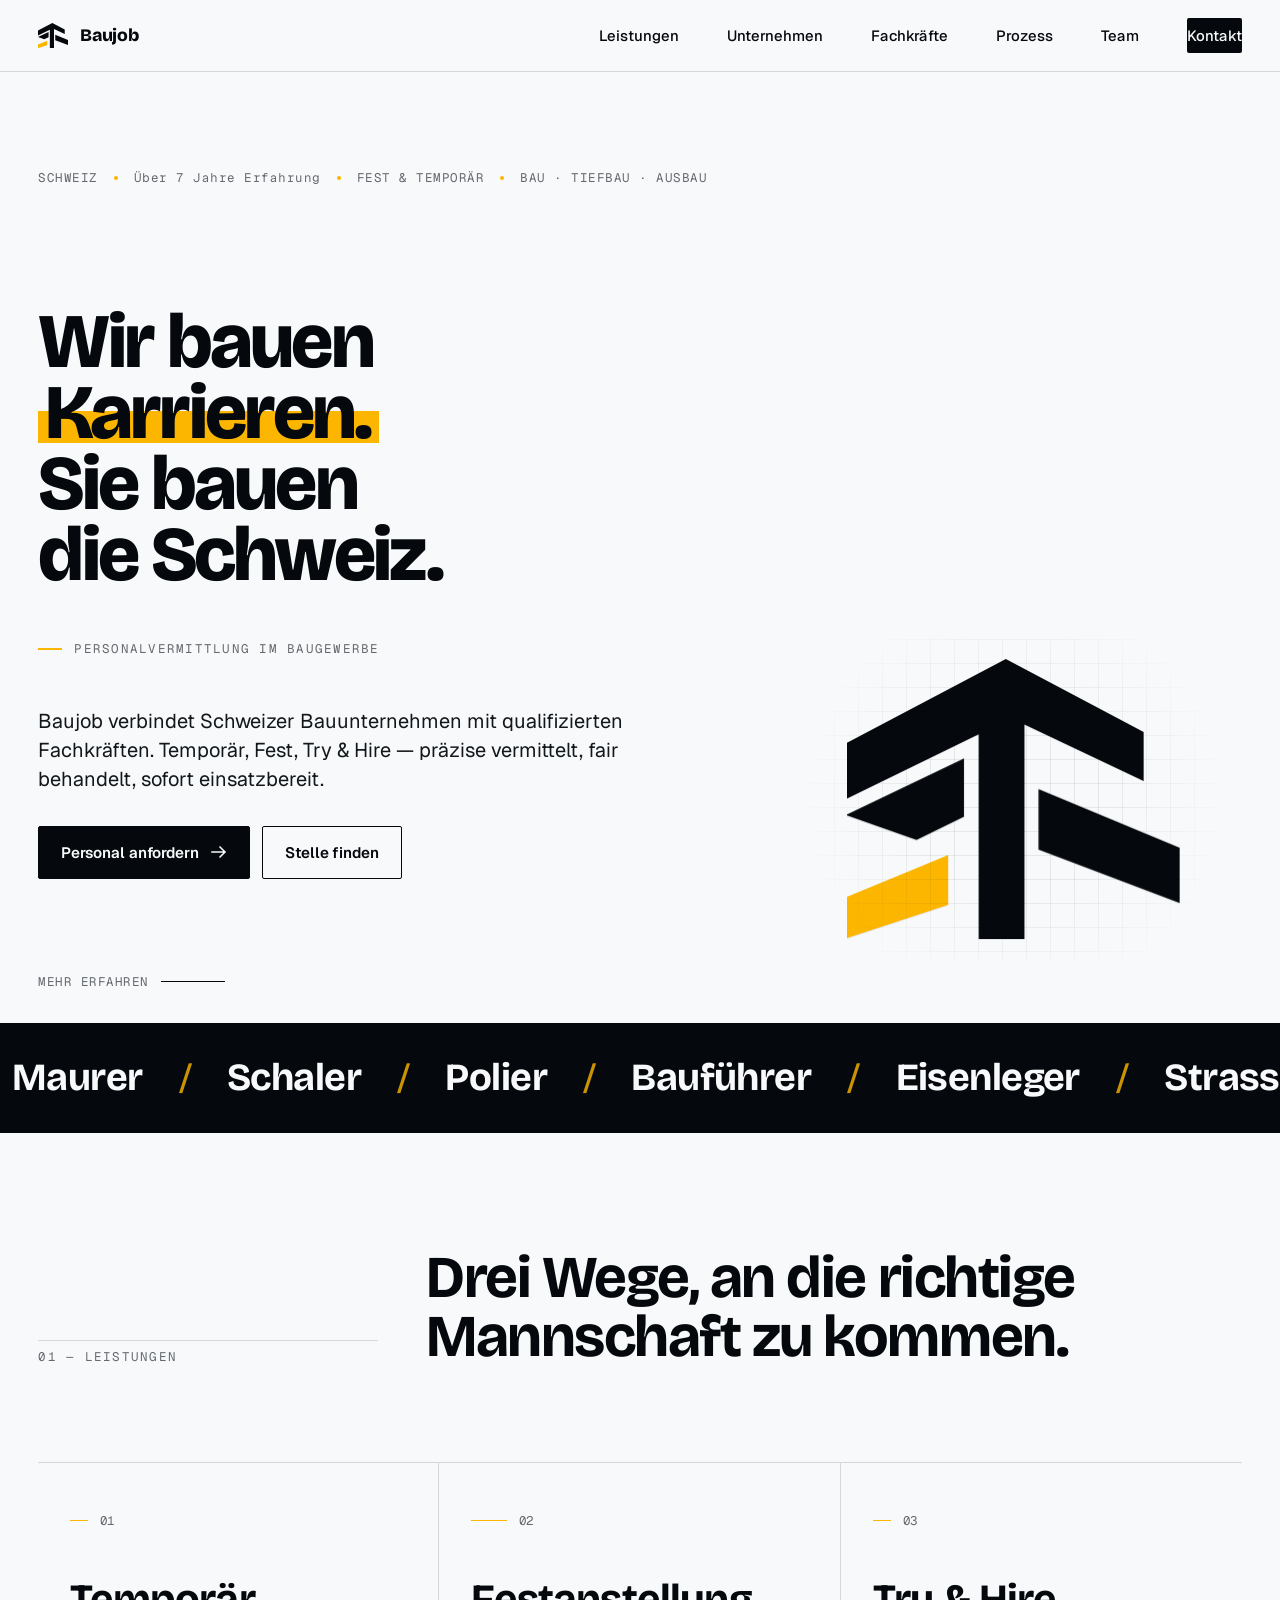
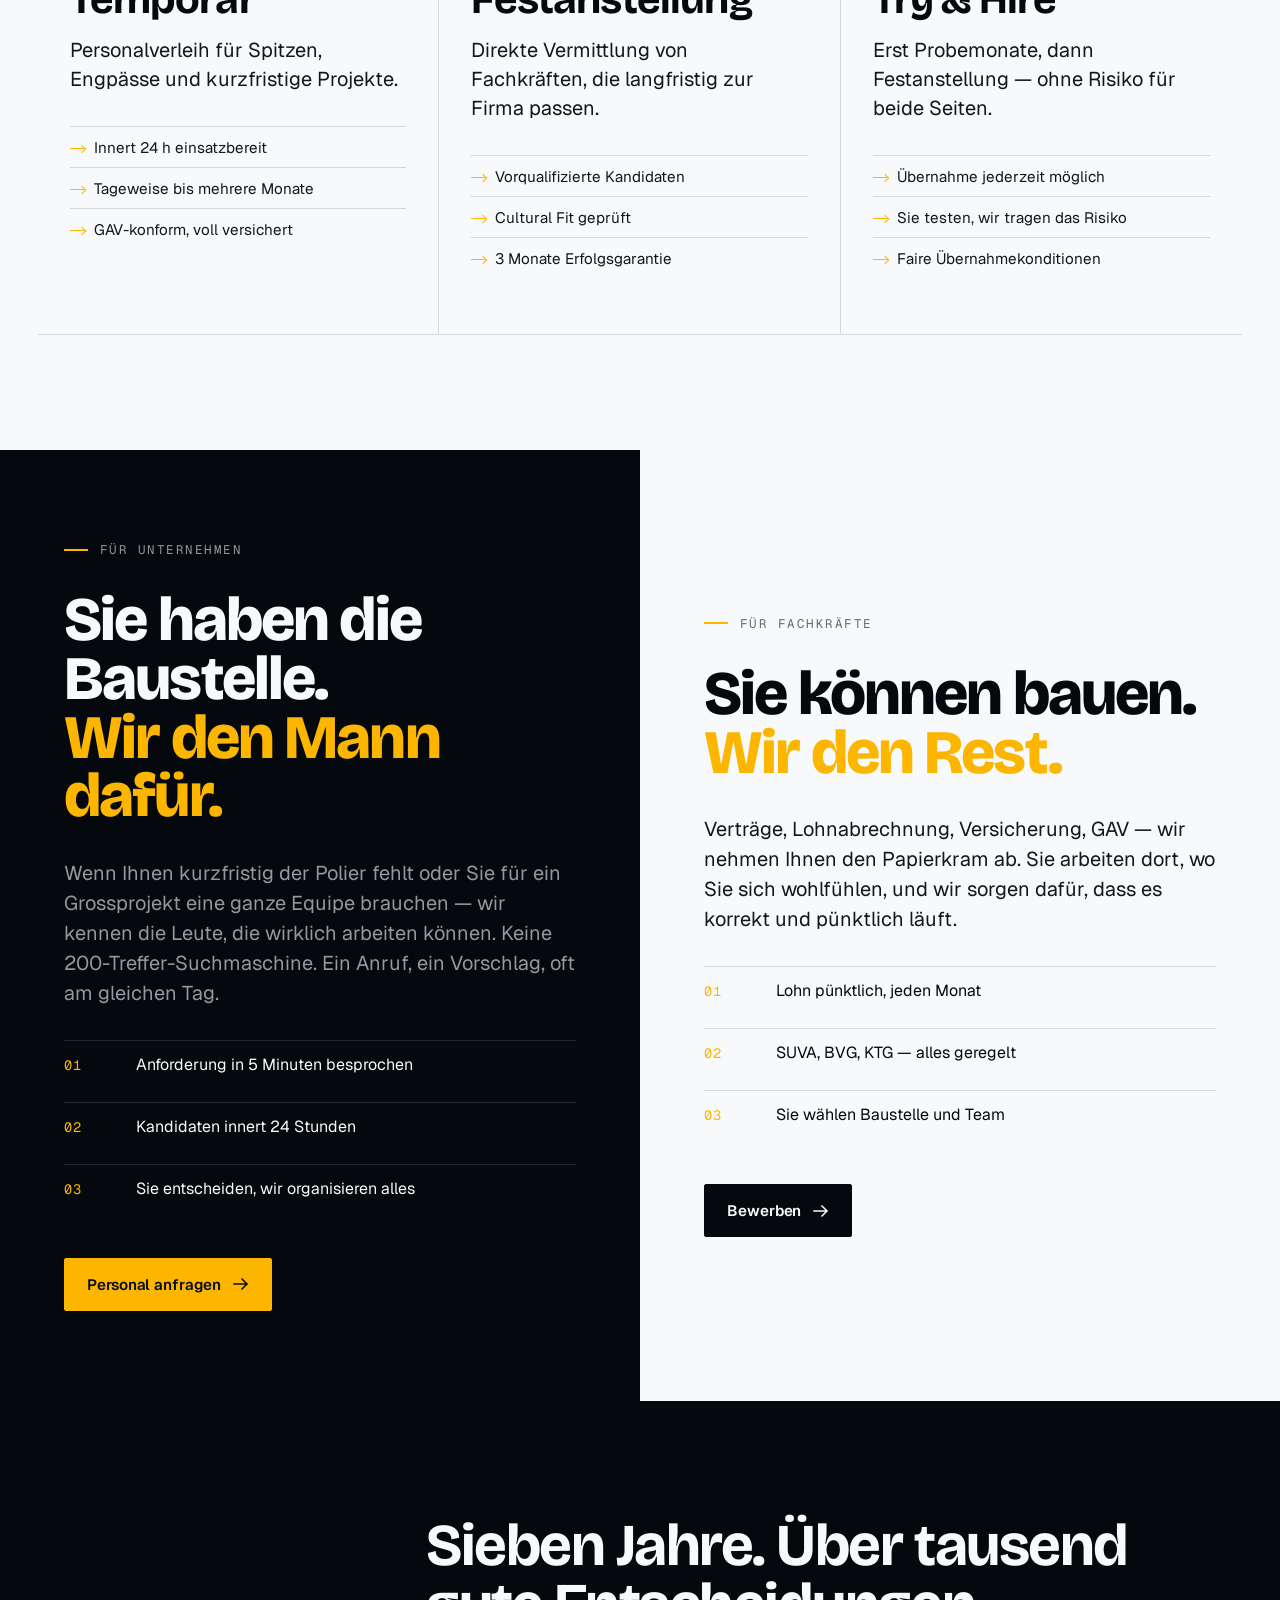
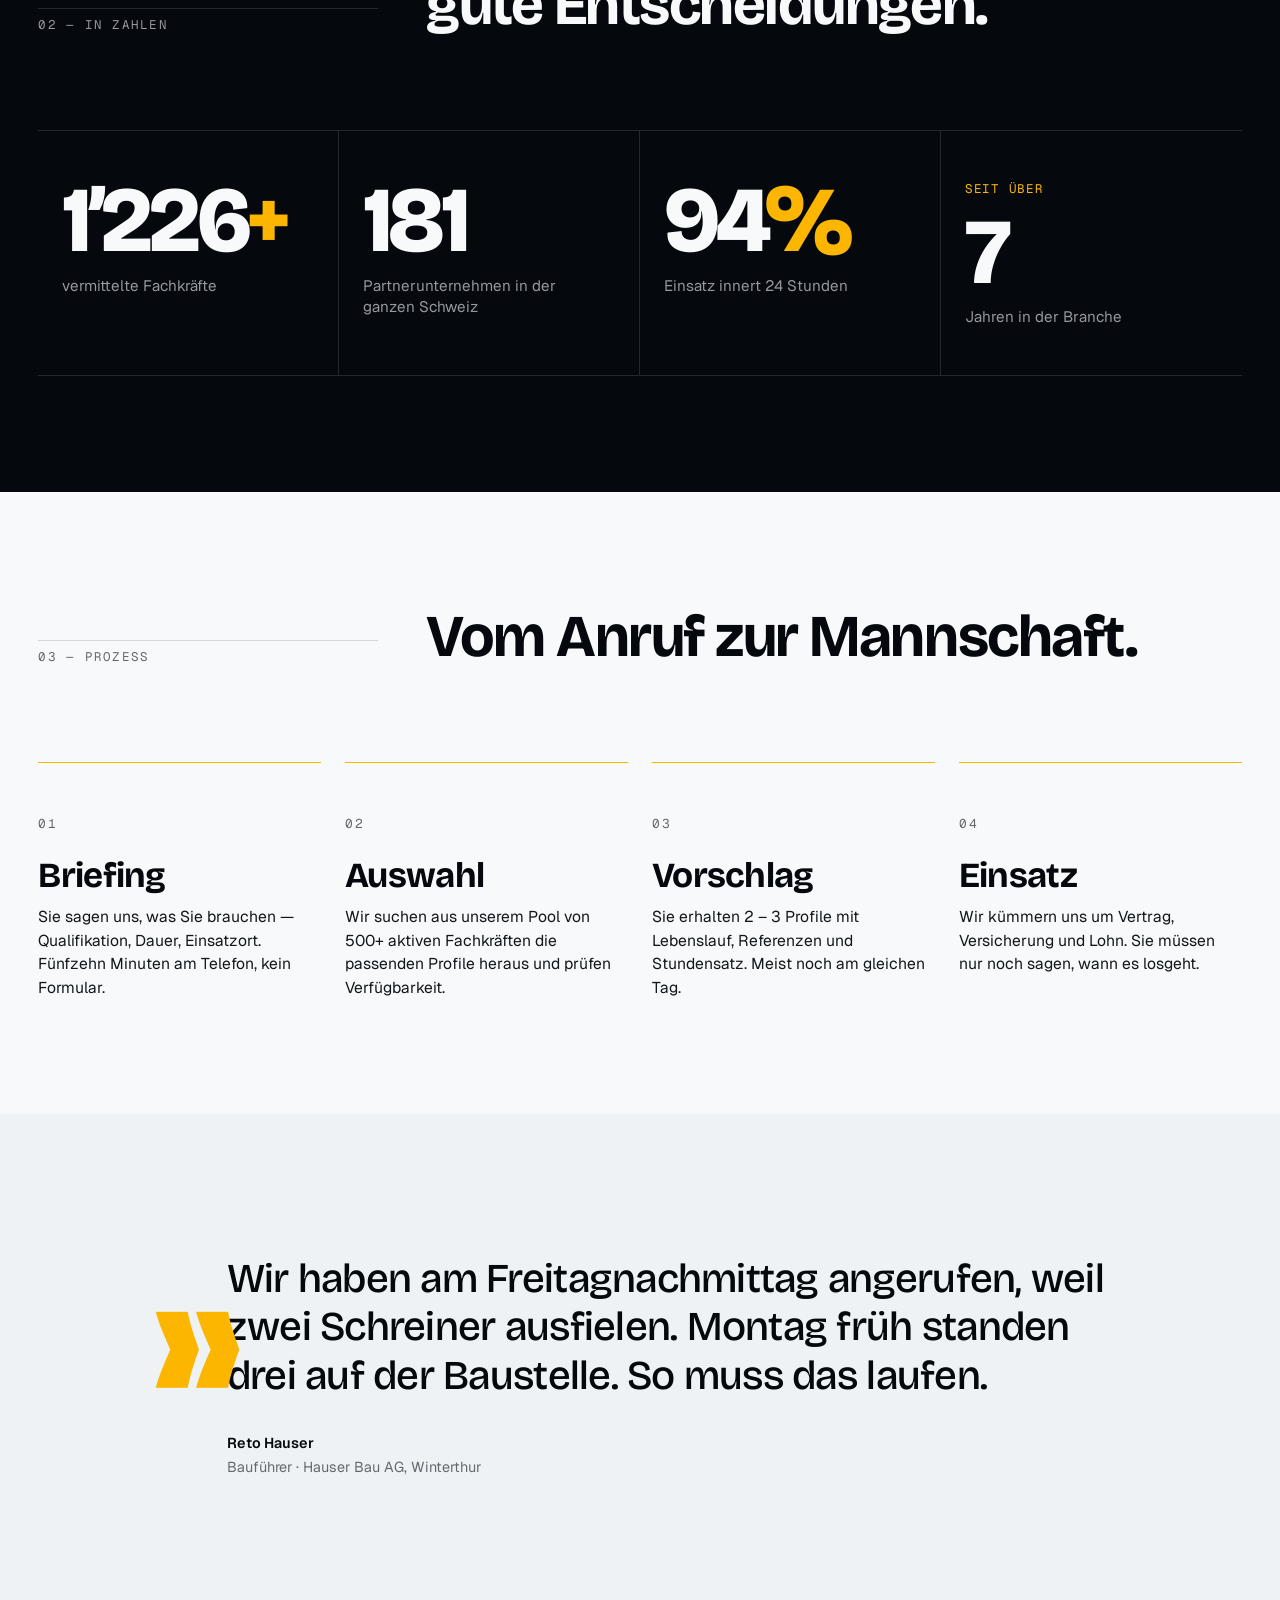
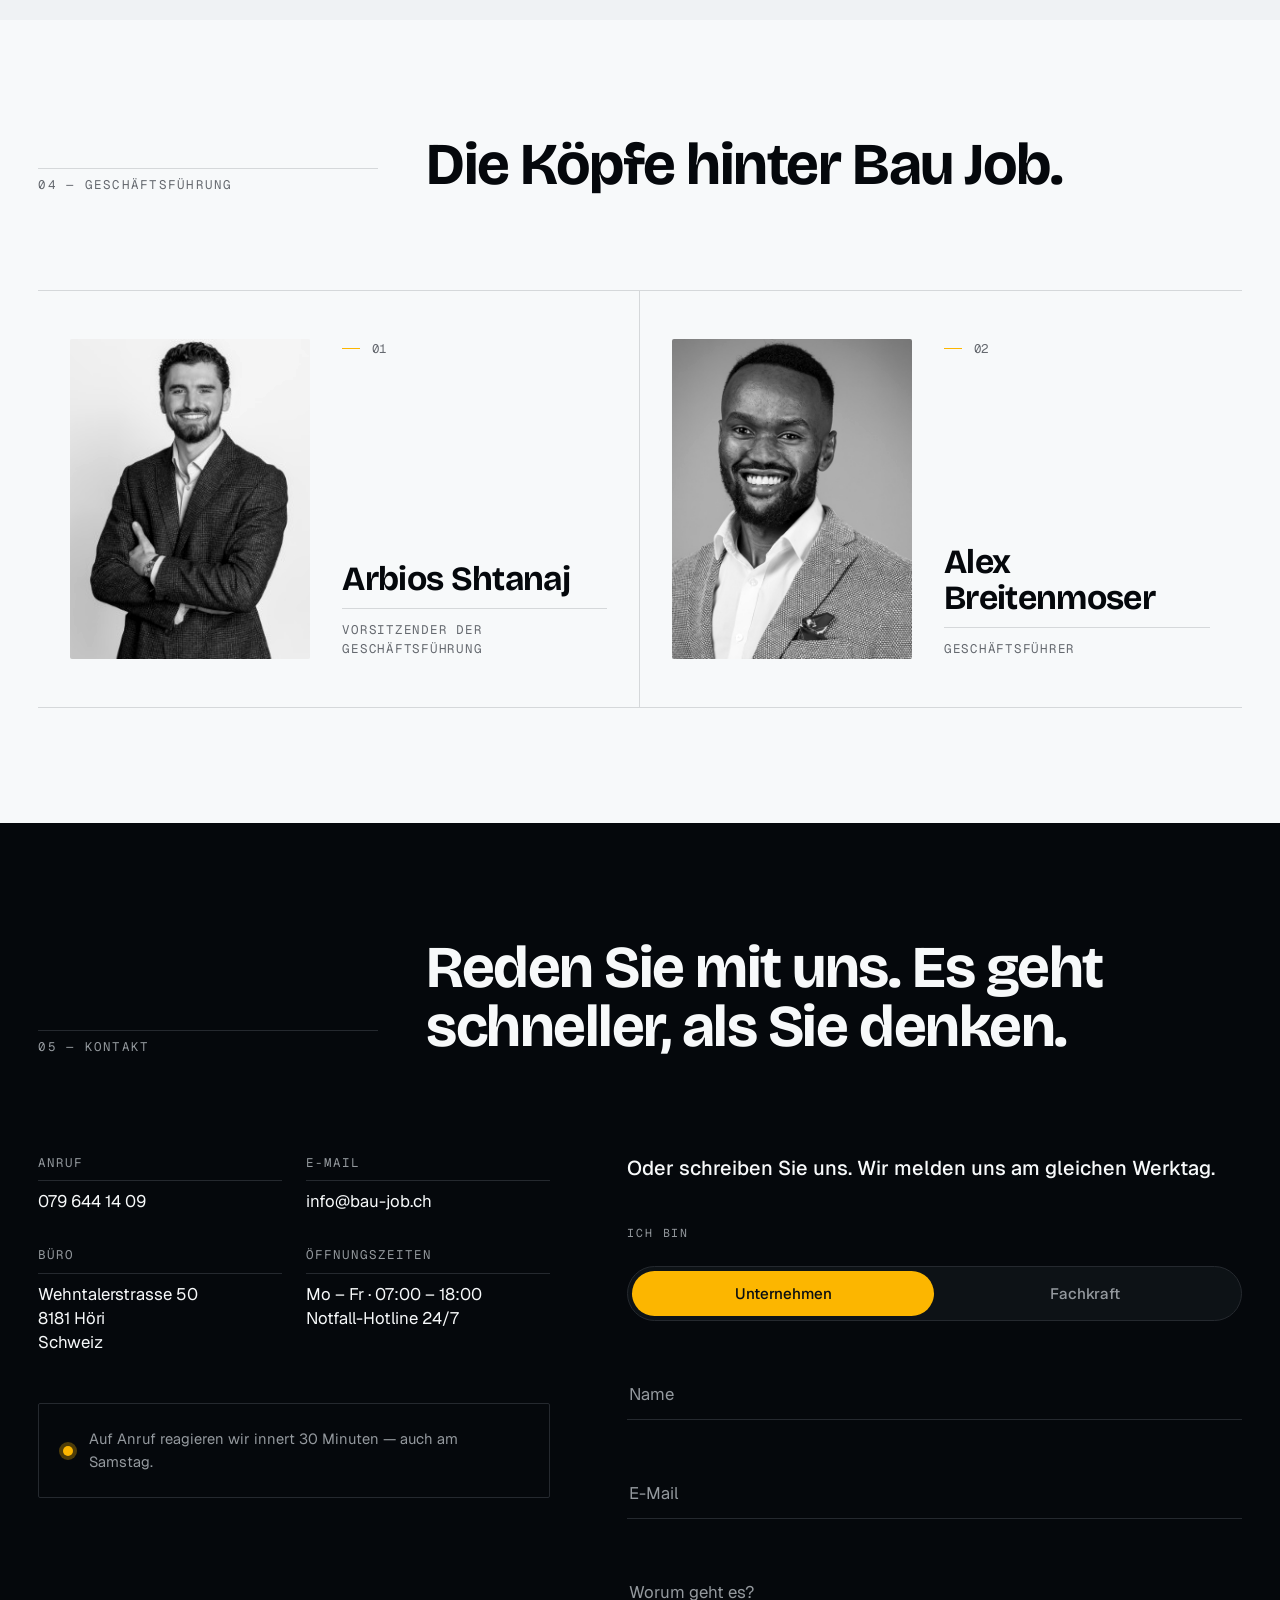
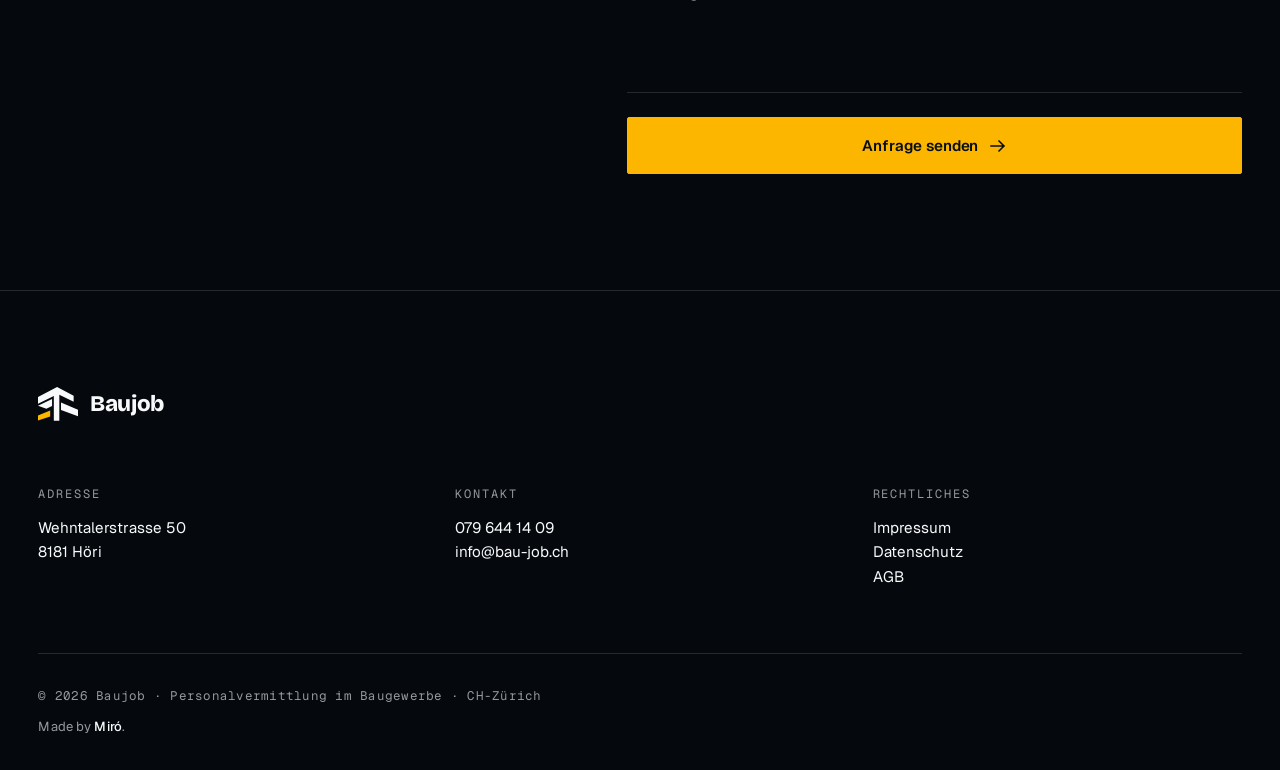
==== commit 70ca47dc: "Rebrand: Bau Job AG -> Baujob (keine AG mehr) Baujob ist keine Aktiengesellschaft. Rechtsform-Zusatz" ====
--- a/index.html
+++ b/index.html
@@ -4,8 +4,8 @@
 <meta charset="utf-8" />
 <meta name="viewport" content="width=device-width, initial-scale=1, viewport-fit=cover" />
 <meta name="theme-color" content="#0E1116" />
-<meta name="description" content="Bau Job AG — Schweizer Personalvermittlung für das Baugewerbe. Temporär und Festanstellung. Wir bauen Karrieren." />
-<title>Bau Job AG — Personal fürs Baugewerbe</title>
+<meta name="description" content="Baujob — Schweizer Personalvermittlung für das Baugewerbe. Temporär und Festanstellung. Wir bauen Karrieren." />
+<title>Baujob — Personal fürs Baugewerbe</title>
 
 <link rel="icon" type="image/png" sizes="32x32" href="assets/favicon-32.png" />
 <link rel="apple-touch-icon" sizes="180x180" href="assets/favicon-180.png" />
@@ -20,14 +20,14 @@
 
 <!-- ─────────────────────────────  HEADER  ───────────────────────────── -->
 <header class="site-header" data-header>
-  <a href="#top" class="site-header__logo" aria-label="Bau Job AG — Startseite">
+  <a href="#top" class="site-header__logo" aria-label="Baujob — Startseite">
     <svg class="logo-mark" viewBox="0 0 1000 842" aria-hidden="true">
       <polygon points="0,251.3 477.1,0 891.3,219 891.3,366.7 533.1,196.9 533.1,842.1 395.6,842.1 395.6,225.8 0,419.4" class="logo-mark__primary" />
       <polygon points="0,466.9 351.4,298.8 351.4,473.7 208.8,543.3 0,470.3" class="logo-mark__primary" />
       <polygon points="0,714.8 303.9,589.1 303.9,738.5 0,838.7" class="logo-mark__accent" />
       <polygon points="575.6,390.5 1000,567.1 1000,733.4 575.6,572.2" class="logo-mark__primary" />
     </svg>
-    <span class="site-header__wordmark">Bau Job AG</span>
+    <span class="site-header__wordmark">Baujob</span>
   </a>
 
   <nav class="site-header__nav" aria-label="Hauptnavigation">
@@ -68,7 +68,7 @@
 
     <div class="hero__meta">
       <p class="hero__lede">
-        Bau Job AG verbindet Schweizer Bauunternehmen mit qualifizierten Fachkräften.
+        Baujob verbindet Schweizer Bauunternehmen mit qualifizierten Fachkräften.
         Temporär, Fest, Try &amp; Hire — präzise vermittelt, fair behandelt, sofort einsatzbereit.
       </p>
 
@@ -446,7 +446,7 @@
       <polygon points="575.6,390.5 1000,567.1 1000,733.4 575.6,572.2" />
       <polygon points="0,714.8 303.9,589.1 303.9,738.5 0,838.7" class="logo-mark__accent" />
     </svg>
-    <span class="site-footer__wordmark">Bau Job AG</span>
+    <span class="site-footer__wordmark">Baujob</span>
   </div>
 
   <div class="site-footer__cols">
@@ -465,7 +465,7 @@
   </div>
 
   <p class="site-footer__base">
-    © 2026 Bau Job AG · Personalvermittlung im Baugewerbe · CH-Zürich
+    © 2026 Baujob · Personalvermittlung im Baugewerbe · CH-Zürich
   </p>
 
   <p class="site-footer__credit">
--- a/style.css
+++ b/style.css
@@ -1,5 +1,5 @@
 /* ════════════════════════════════════════════════════════════════════
-   Bau Job AG — One-pager
+   Baujob — One-pager
    Brutalist Swiss · Construction-precision · Black + Hi-vis Yellow
    ════════════════════════════════════════════════════════════════════ */
 
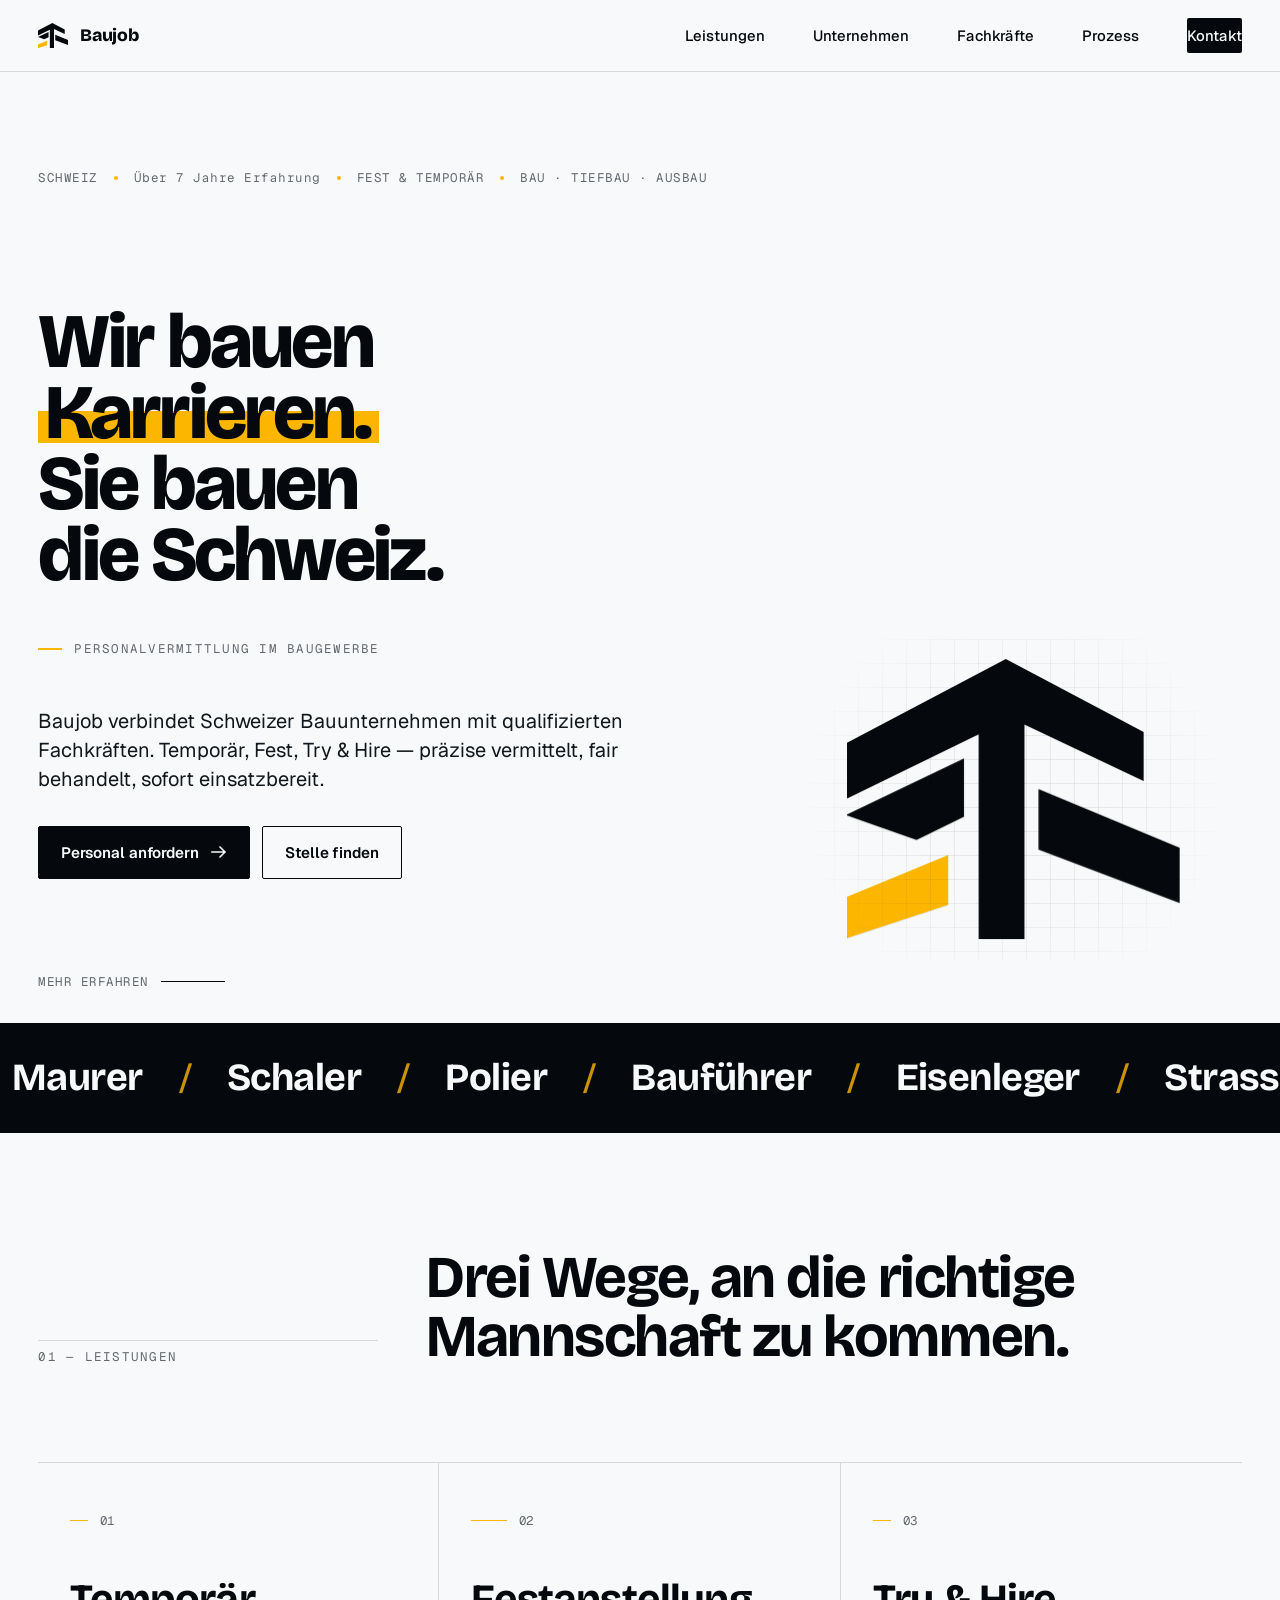
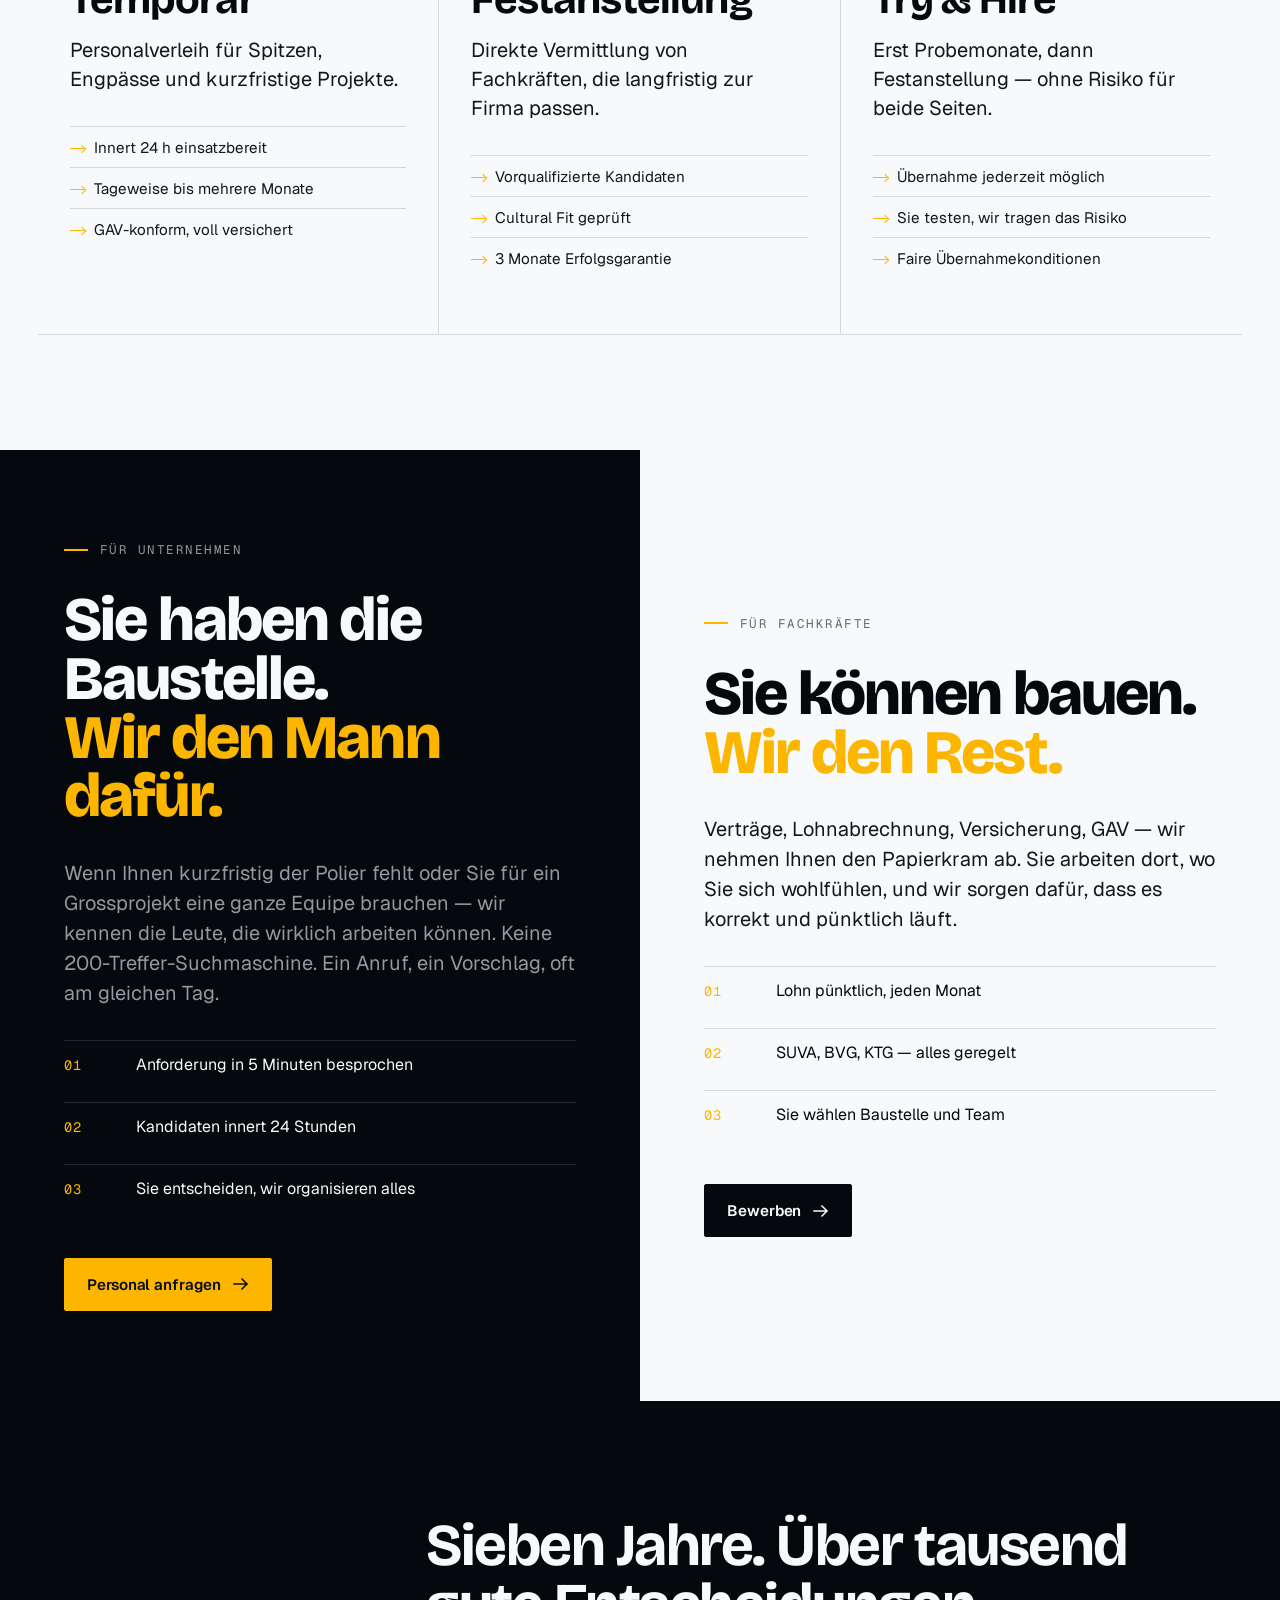
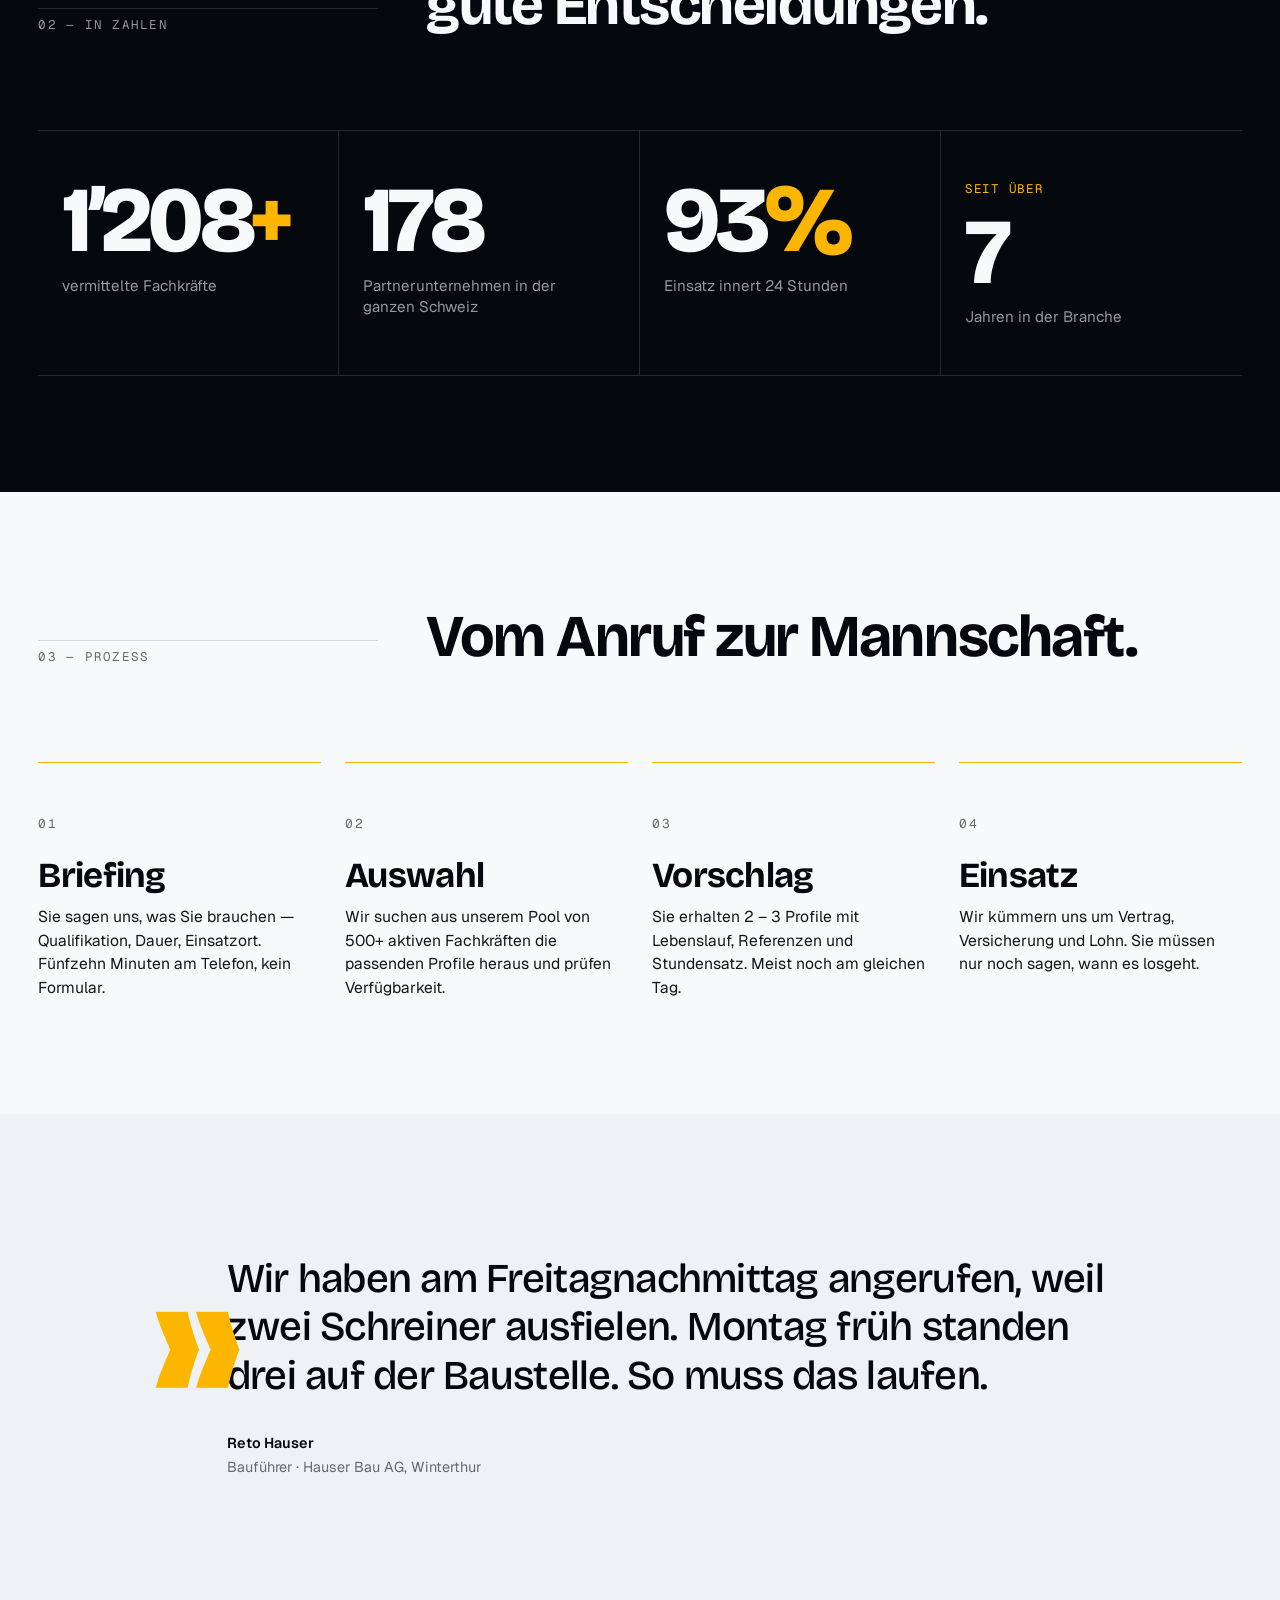
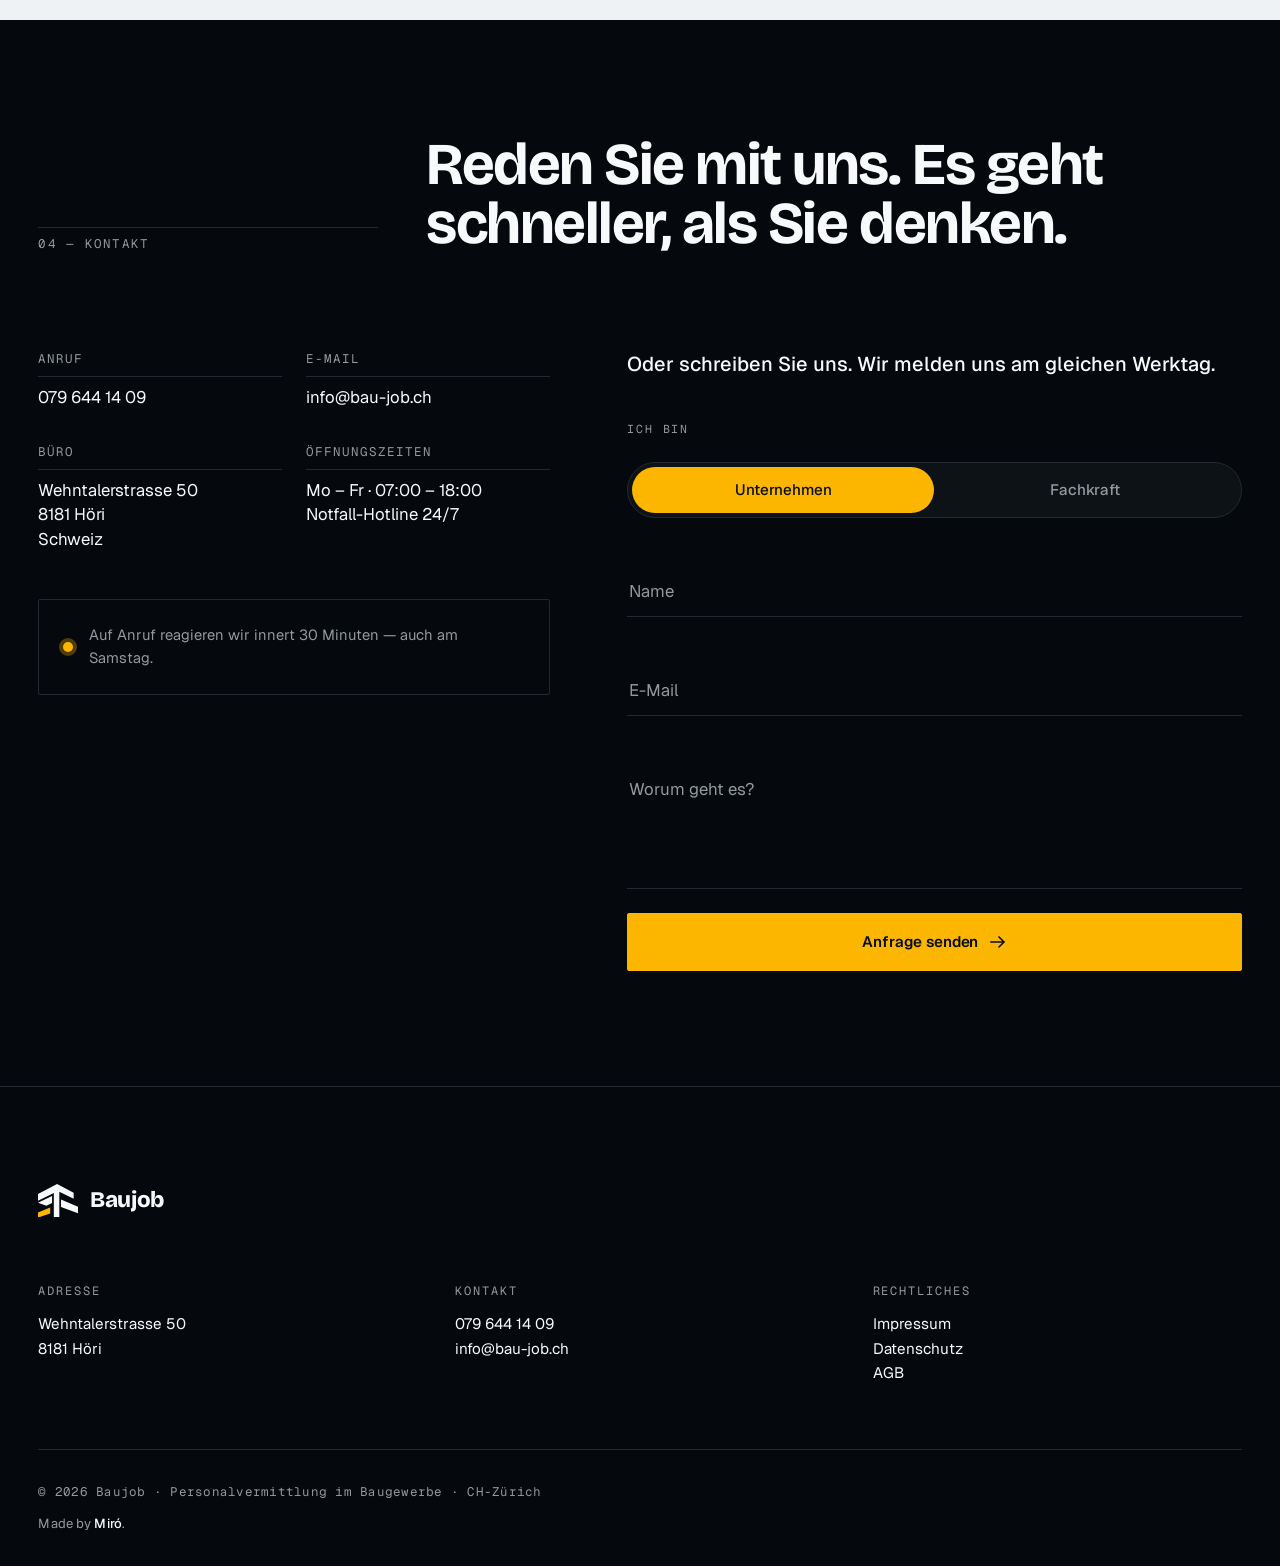
==== commit d675fda9: "Rebrand: Bau Job AG -> Baujob (keine AG mehr) Baujob ist keine Aktiengesellschaft. Rechtsform-Zusatz" ====
--- a/index.html
+++ b/index.html
@@ -35,7 +35,6 @@
     <a href="#unternehmen">Unternehmen</a>
     <a href="#fachkraefte">Fachkräfte</a>
     <a href="#prozess">Prozess</a>
-    <a href="#team">Team</a>
     <a href="#kontakt" class="site-header__cta">Kontakt</a>
   </nav>
 </header>
@@ -311,53 +310,11 @@
   </blockquote>
 </section>
 
-<!-- ─────────────────────────────  TEAM  ─────────────────────────────── -->
-<section class="section section--light" id="team">
-
-  <header class="section-head">
-    <span class="section-head__index">04 — Geschäftsführung</span>
-    <h2 class="section-head__title">Die Köpfe hinter Bau Job.</h2>
-  </header>
-
-  <div class="team">
-
-    <article class="team-card" data-reveal>
-      <figure class="team-card__media">
-        <img src="assets/team-arbios-shtanaj.jpg"
-             alt="Porträt von Arbios Shtanaj, Vorsitzender der Geschäftsführung"
-             width="250" height="333" loading="lazy" />
-      </figure>
-      <div class="team-card__body">
-        <span class="team-card__num"><span>01</span></span>
-        <h3 class="team-card__name">Arbios Shtanaj</h3>
-        <p class="team-card__role">Vorsitzender der Geschäftsführung</p>
-      </div>
-      <span class="team-card__rule" aria-hidden="true"></span>
-    </article>
-
-    <article class="team-card" data-reveal>
-      <figure class="team-card__media">
-        <img src="assets/team-alex-breitenmoser.jpg"
-             alt="Porträt von Alex Breitenmoser, Geschäftsführer"
-             width="646" height="680" loading="lazy" />
-      </figure>
-      <div class="team-card__body">
-        <span class="team-card__num"><span>02</span></span>
-        <h3 class="team-card__name">Alex Breitenmoser</h3>
-        <p class="team-card__role">Geschäftsführer</p>
-      </div>
-      <span class="team-card__rule" aria-hidden="true"></span>
-    </article>
-
-  </div>
-
-</section>
-
 <!-- ─────────────────────────────  KONTAKT  ──────────────────────────── -->
 <section class="contact section--dark" id="kontakt">
 
   <header class="section-head section-head--inverse">
-    <span class="section-head__index">05 — Kontakt</span>
+    <span class="section-head__index">04 — Kontakt</span>
     <h2 class="section-head__title">Reden Sie mit uns. Es geht schneller, als Sie denken.</h2>
   </header>
 
@@ -460,7 +417,7 @@
     </div>
     <div>
       <span class="site-footer__head">Rechtliches</span>
-      <p><a href="impressum.html">Impressum</a><br/><a href="#">Datenschutz</a><br/><a href="#">AGB</a></p>
+      <p><a href="#">Impressum</a><br/><a href="#">Datenschutz</a><br/><a href="#">AGB</a></p>
     </div>
   </div>
 
--- a/style.css
+++ b/style.css
@@ -1117,199 +1117,6 @@
 .segment-control__option:has(input:checked) { color: var(--c-on-accent); }
 .segment-control__option:has(input:focus-visible) {
   box-shadow: 0 0 0 2px color-mix(in oklch, var(--c-accent) 60%, transparent);
-}
-
-/* ─── Team ───────────────────────────────────────────────────────────── */
-.team {
-  max-width: var(--container);
-  margin: 0 auto;
-  display: grid;
-  grid-template-columns: repeat(2, minmax(0, 1fr));
-  border-top: 1px solid var(--c-line);
-  border-bottom: 1px solid var(--c-line);
-}
-.team-card {
-  position: relative;
-  display: grid;
-  grid-template-columns: minmax(160px, 240px) minmax(0, 1fr);
-  gap: var(--s-6);
-  padding: var(--s-7) var(--s-6);
-  border-right: 1px solid var(--c-line);
-  background: var(--c-paper);
-  transition: background var(--d-med) var(--ease-out);
-}
-.team-card:last-child { border-right: 0; }
-.team-card:hover { background: var(--c-paper-2); }
-
-.team-card__media {
-  margin: 0;
-  overflow: hidden;
-  border-radius: var(--radius);
-  background: var(--c-paper-2);
-}
-.team-card__media img {
-  width: 100%;
-  height: 100%;
-  aspect-ratio: 3 / 4;
-  object-fit: cover;
-  filter: grayscale(1) contrast(1.04);
-  transition: transform var(--d-slow) var(--ease-out);
-}
-.team-card:hover .team-card__media img { transform: scale(1.03); }
-
-.team-card__body {
-  display: flex;
-  flex-direction: column;
-  justify-content: flex-end;
-}
-.team-card__num {
-  font-family: var(--f-mono);
-  font-size: var(--t-mono);
-  color: var(--c-mute);
-  margin-bottom: auto;
-  display: flex;
-  align-items: center;
-  gap: var(--s-3);
-}
-.team-card__num::before {
-  content: "";
-  width: 18px;
-  height: 1px;
-  background: var(--c-accent);
-  transition: width 480ms var(--ease-out);
-}
-.team-card:hover .team-card__num::before { width: 42px; }
-.team-card__name {
-  font-family: var(--f-display);
-  font-weight: 700;
-  font-size: clamp(1.6rem, 1.4vw + 1rem, 2.2rem);
-  letter-spacing: -0.02em;
-  line-height: 1.05;
-  margin: var(--s-6) 0 var(--s-3);
-}
-.team-card__role {
-  font-family: var(--f-mono);
-  font-size: var(--t-eyebrow);
-  text-transform: uppercase;
-  letter-spacing: 0.14em;
-  line-height: 1.5;
-  color: var(--c-mute);
-  margin: 0;
-  padding-top: var(--s-3);
-  border-top: 1px solid var(--c-line);
-}
-.team-card__rule {
-  position: absolute;
-  left: 0; right: 0; bottom: -1px;
-  height: 3px;
-  background: var(--c-accent);
-  transform: scaleX(0);
-  transform-origin: left;
-  transition: transform var(--d-slow) var(--ease-out);
-}
-.team-card:hover .team-card__rule { transform: scaleX(1); }
-
-/* ─── Legal pages (Impressum) ────────────────────────────────────────── */
-.legal {
-  padding: clamp(64px, 8vw, 128px) var(--gutter) clamp(72px, 9vw, 144px);
-  background: var(--c-paper);
-}
-.legal__head {
-  max-width: var(--container-narrow);
-  margin: 0 auto var(--s-8);
-}
-.legal__title {
-  font-family: var(--f-display);
-  font-weight: 800;
-  font-size: var(--t-h2);
-  letter-spacing: -0.03em;
-  line-height: 1;
-  margin: var(--s-4) 0 0;
-}
-.legal__body {
-  max-width: var(--container-narrow);
-  margin: 0 auto;
-}
-.legal__block {
-  display: grid;
-  grid-template-columns: minmax(0, 1fr) minmax(0, 2.4fr);
-  gap: var(--s-5) var(--s-7);
-  padding: var(--s-6) 0;
-  border-top: 1px solid var(--c-line);
-}
-.legal__block h2 {
-  font-family: var(--f-mono);
-  font-size: var(--t-mono);
-  font-weight: 500;
-  text-transform: uppercase;
-  letter-spacing: 0.16em;
-  color: var(--c-mute);
-  margin: 4px 0 0;
-}
-.legal__block > div { min-width: 0; }
-.legal__block p {
-  margin: 0 0 var(--s-4);
-  line-height: 1.6;
-  color: var(--c-ink-2);
-}
-.legal__block p:last-child { margin-bottom: 0; }
-.legal__block strong { color: var(--c-ink); }
-.legal__block a {
-  color: var(--c-ink);
-  border-bottom: 1px solid var(--c-accent);
-  transition: color var(--d-fast) var(--ease-out), border-color var(--d-fast) var(--ease-out);
-}
-.legal__block a:hover { color: var(--c-accent); }
-
-.legal__persons {
-  display: flex;
-  flex-direction: column;
-}
-.legal__persons li {
-  display: grid;
-  grid-template-columns: 44px 1fr;
-  align-items: baseline;
-  gap: var(--s-4);
-  padding: var(--s-3) 0;
-  border-top: 1px solid var(--c-line);
-}
-.legal__persons li:first-child { border-top: 0; padding-top: 0; }
-.legal__persons-num {
-  font-family: var(--f-mono);
-  color: var(--c-accent);
-  font-size: 0.85rem;
-  letter-spacing: 0.05em;
-}
-.legal__persons-name { font-weight: 600; color: var(--c-ink); }
-.legal__persons-role { color: var(--c-mute); font-size: 0.92rem; }
-
-.legal__facts { margin: 0; }
-.legal__facts > div {
-  display: grid;
-  grid-template-columns: minmax(0, 1fr) minmax(0, 1.6fr);
-  gap: var(--s-4);
-  padding: var(--s-3) 0;
-  border-top: 1px solid var(--c-line);
-}
-.legal__facts > div:first-child { border-top: 0; padding-top: 0; }
-.legal__facts dt {
-  font-family: var(--f-mono);
-  font-size: 0.78rem;
-  text-transform: uppercase;
-  letter-spacing: 0.14em;
-  color: var(--c-mute);
-  padding-top: 3px;
-}
-.legal__facts dd { margin: 0; color: var(--c-ink); }
-
-.legal__updated {
-  margin: var(--s-6) 0 0;
-  padding-top: var(--s-5);
-  border-top: 1px solid var(--c-line);
-  font-family: var(--f-mono);
-  font-size: var(--t-mono);
-  letter-spacing: 0.1em;
-  color: var(--c-mute);
 }
 
 /* ─── Footer ─────────────────────────────────────────────────────────── */
@@ -1423,9 +1230,6 @@
   .section-head { grid-template-columns: 1fr; gap: var(--s-4); }
   .split { grid-template-columns: 1fr; }
   .contact__grid { grid-template-columns: 1fr; }
-  .team { grid-template-columns: 1fr; }
-  .team-card { border-right: 0; border-bottom: 1px solid var(--c-line); }
-  .team-card:last-child { border-bottom: 0; }
 }
 
 /* Mobile */
@@ -1558,19 +1362,6 @@
   .process__step p { font-size: 0.92rem; }
   .process__num { font-size: 0.72rem; margin-bottom: var(--s-3); }
 
-  /* Team — compact side-by-side cards */
-  .team-card {
-    grid-template-columns: minmax(110px, 150px) minmax(0, 1fr);
-    gap: var(--s-5);
-    padding: var(--s-6) var(--s-5);
-  }
-  .team-card__name { font-size: 1.45rem; margin-top: var(--s-4); }
-  .team-card__role { font-size: 0.68rem; letter-spacing: 0.12em; }
-
-  /* Legal pages */
-  .legal__block { grid-template-columns: 1fr; gap: var(--s-3); padding: var(--s-5) 0; }
-  .legal__facts > div { grid-template-columns: 1fr; gap: 2px; }
-
   /* Quote */
   .quote { padding: var(--s-8) var(--gutter); }
   .quote__body { padding-left: 0; padding-top: 60px; }
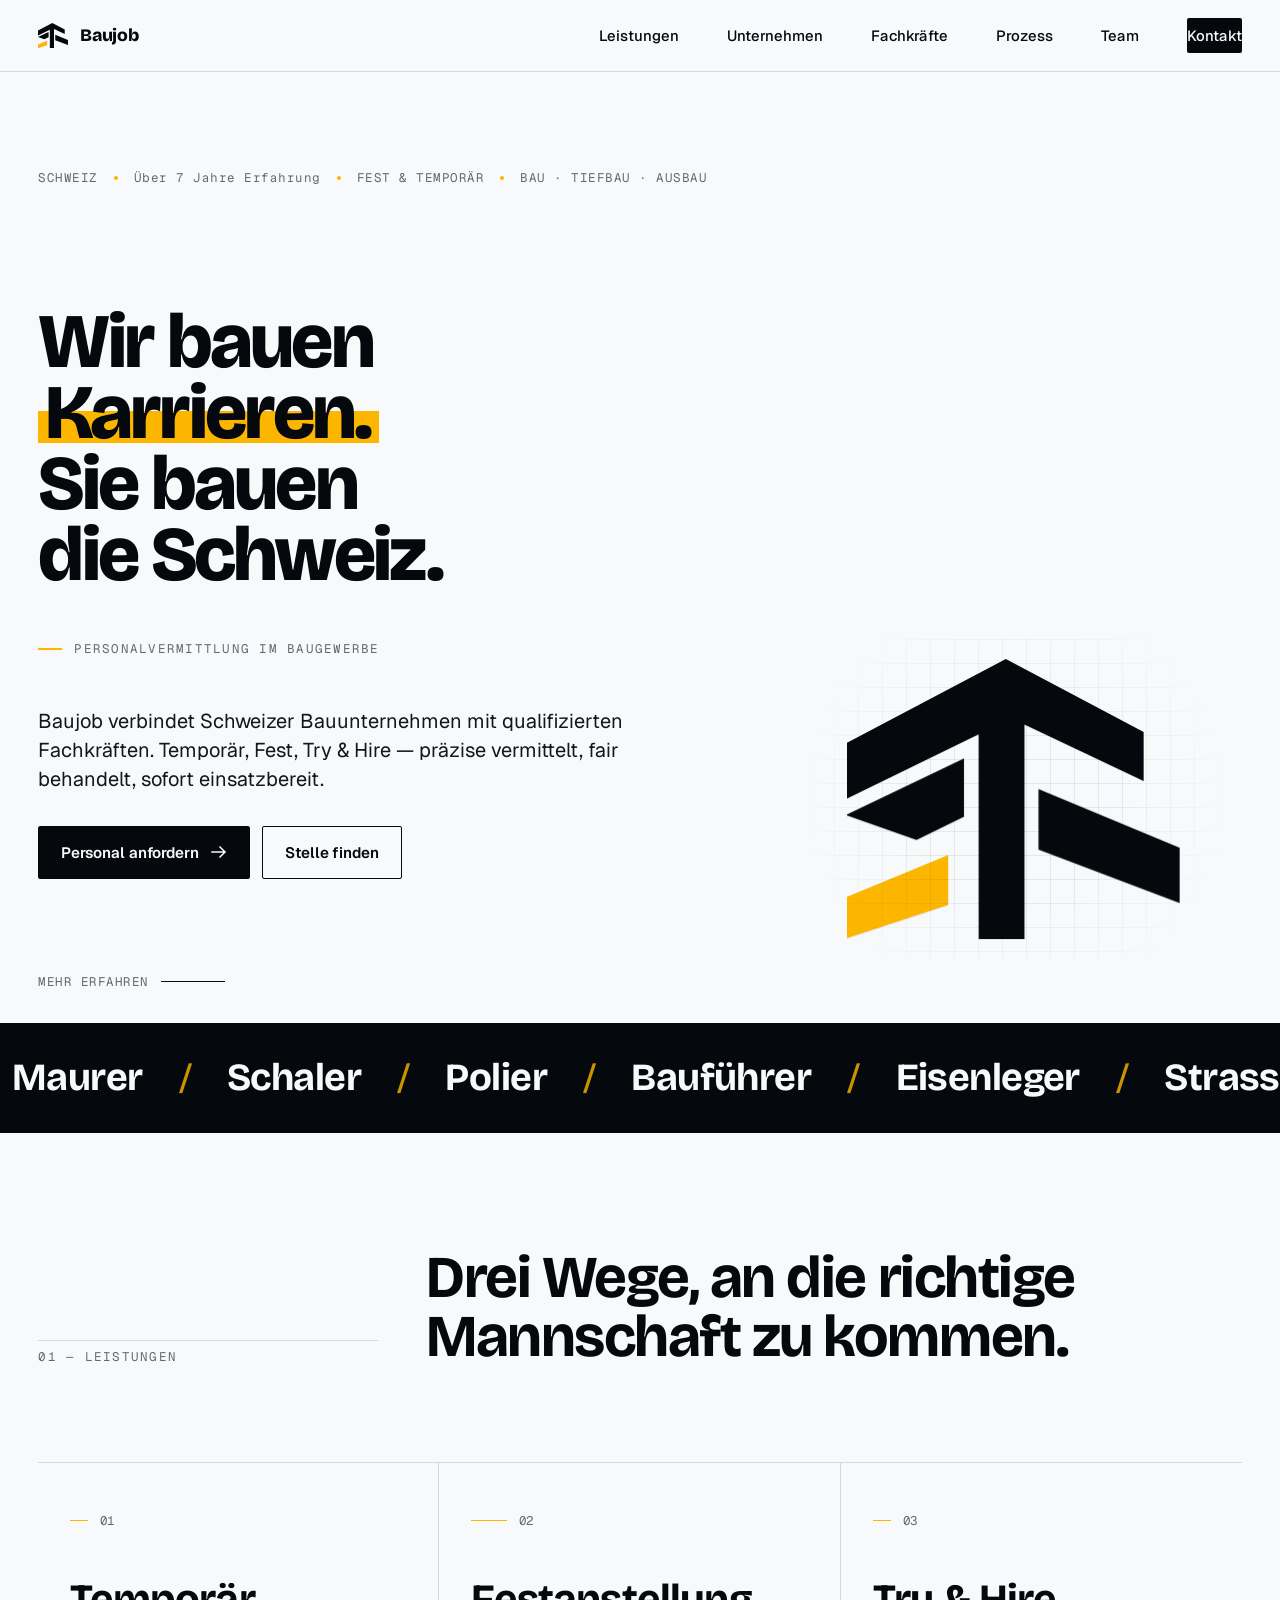
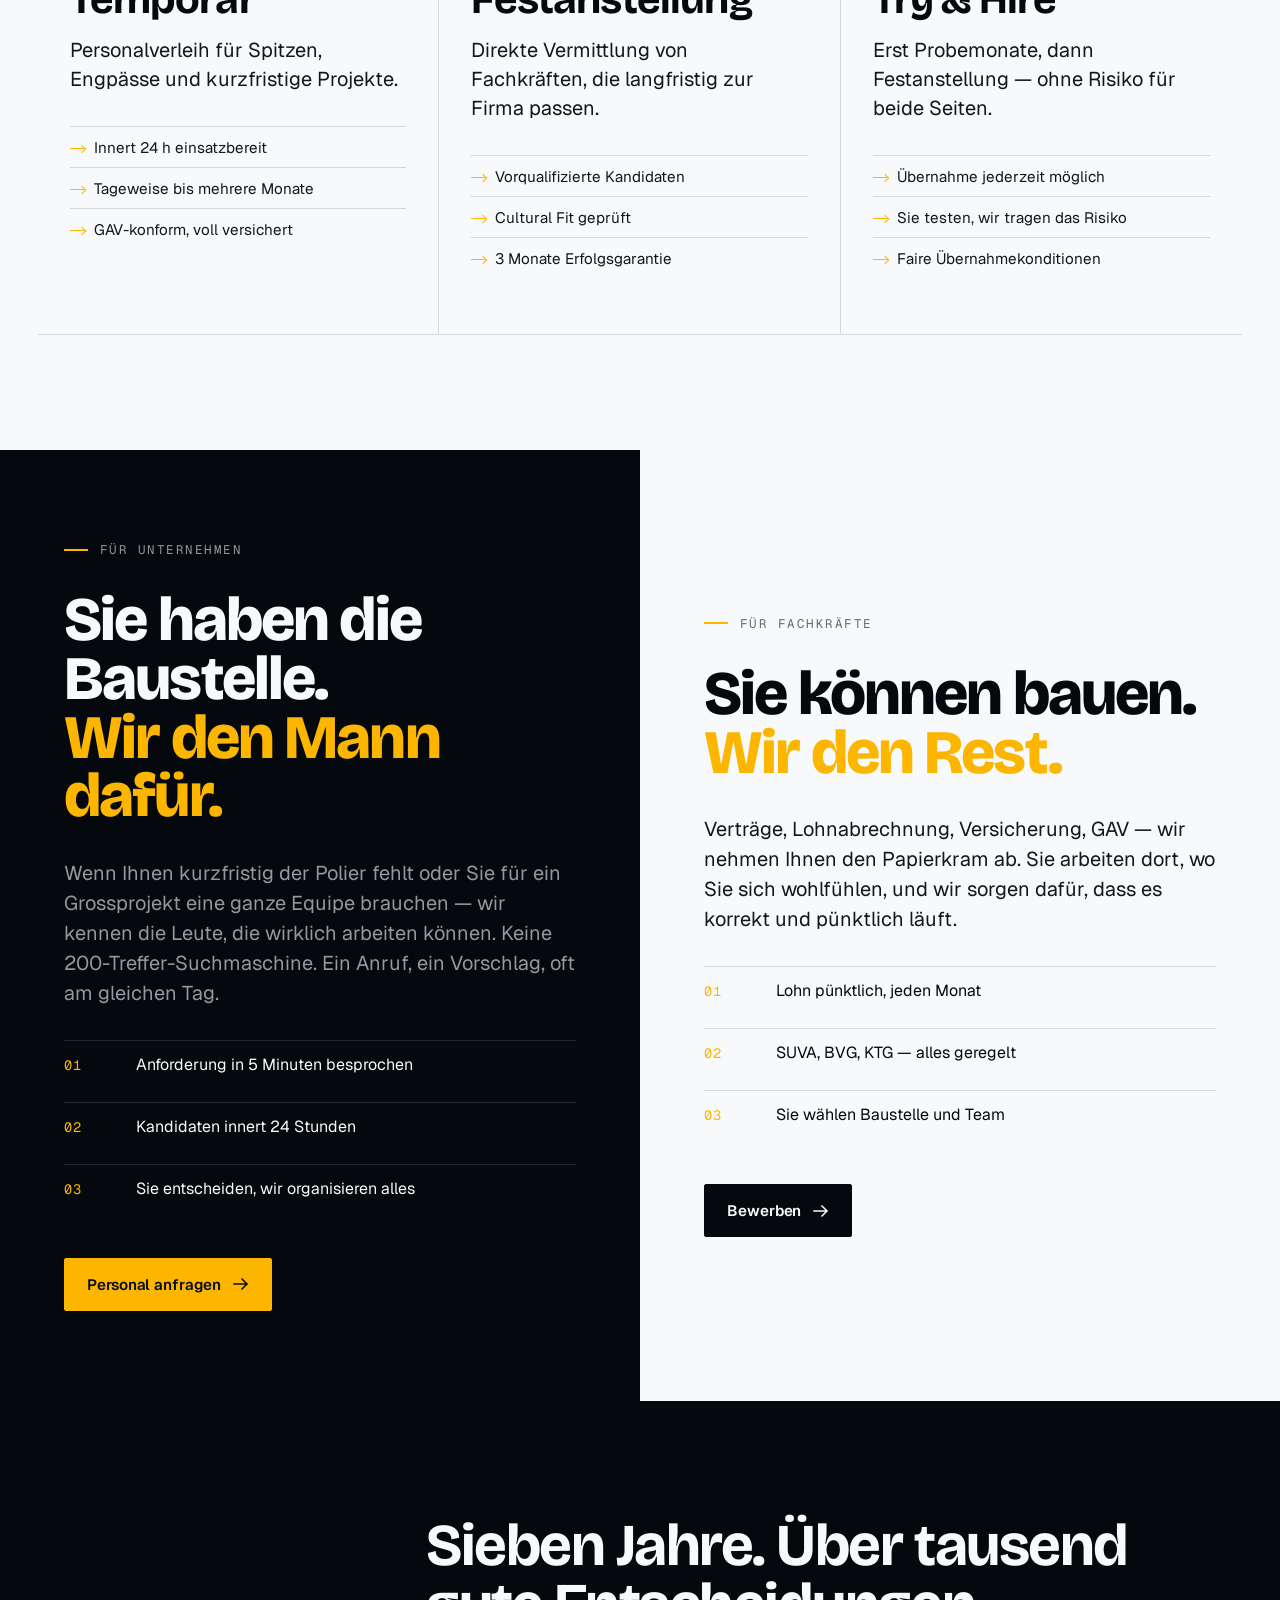
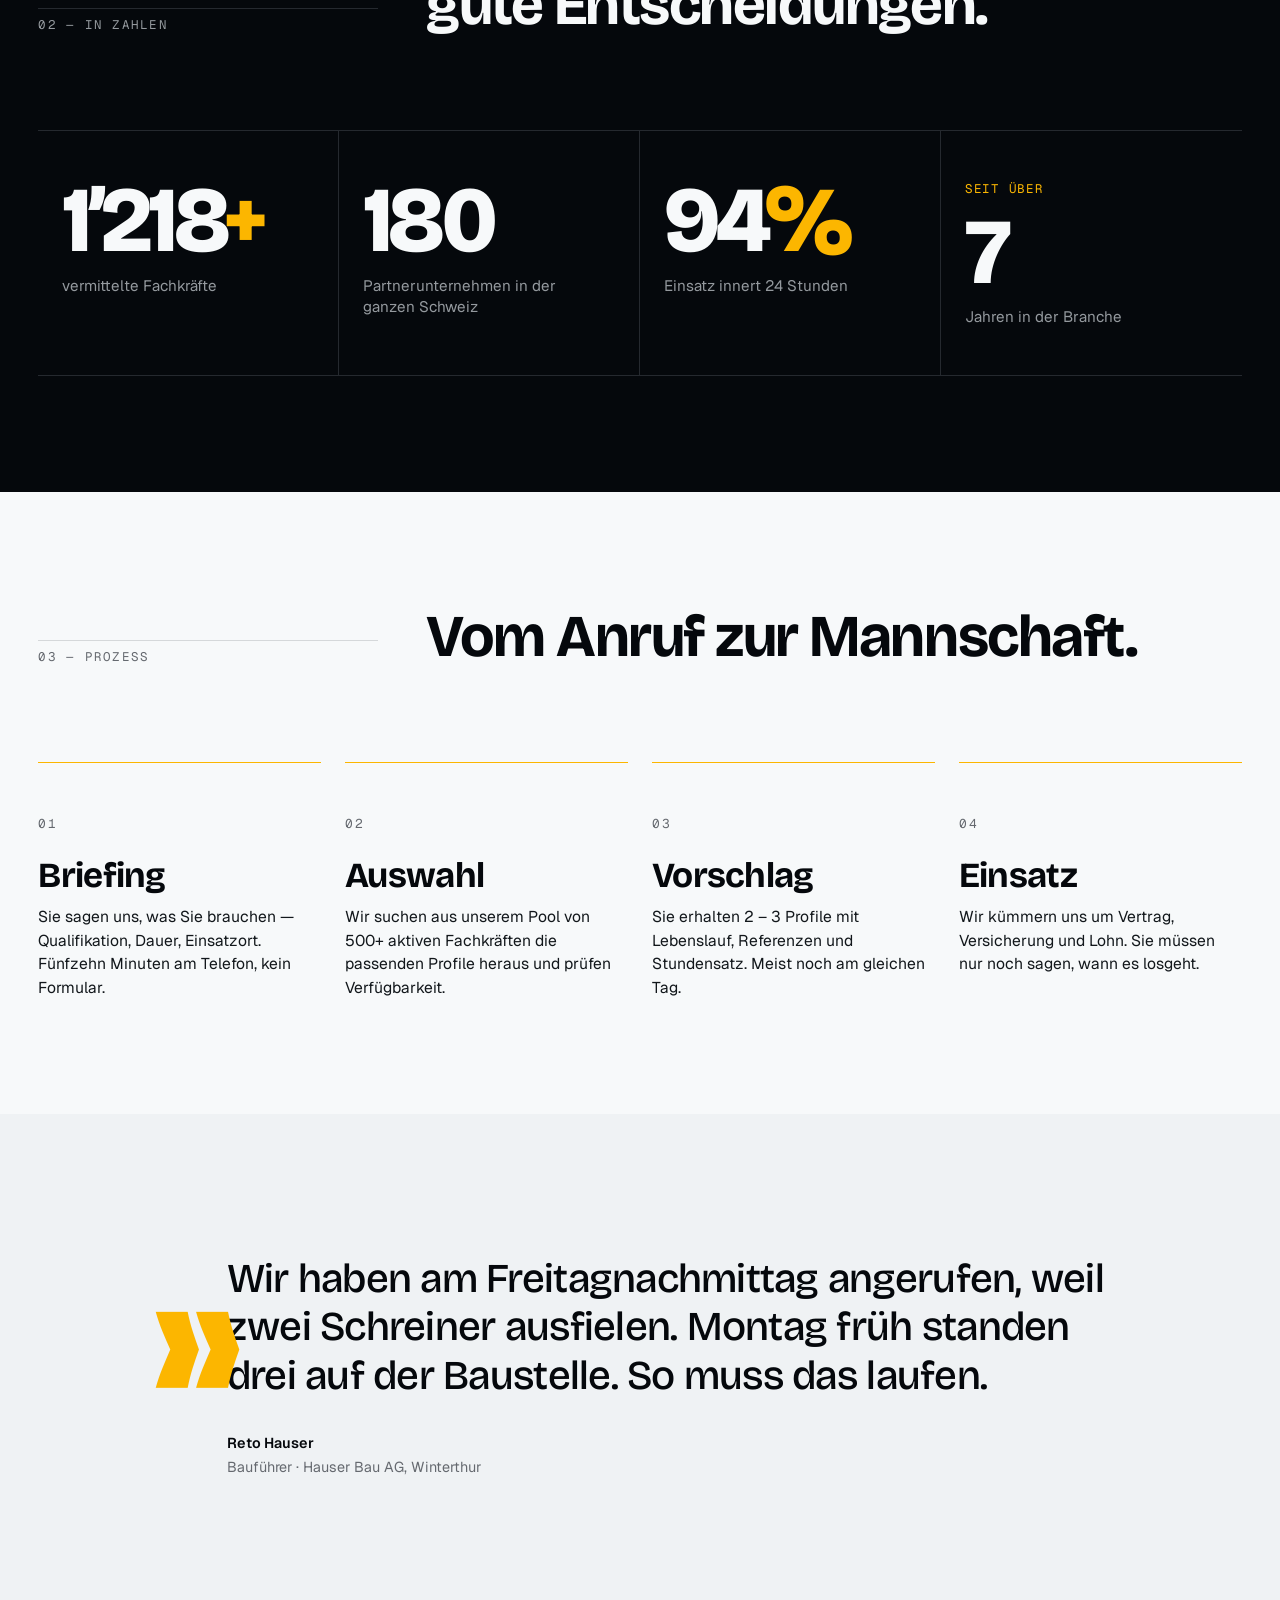
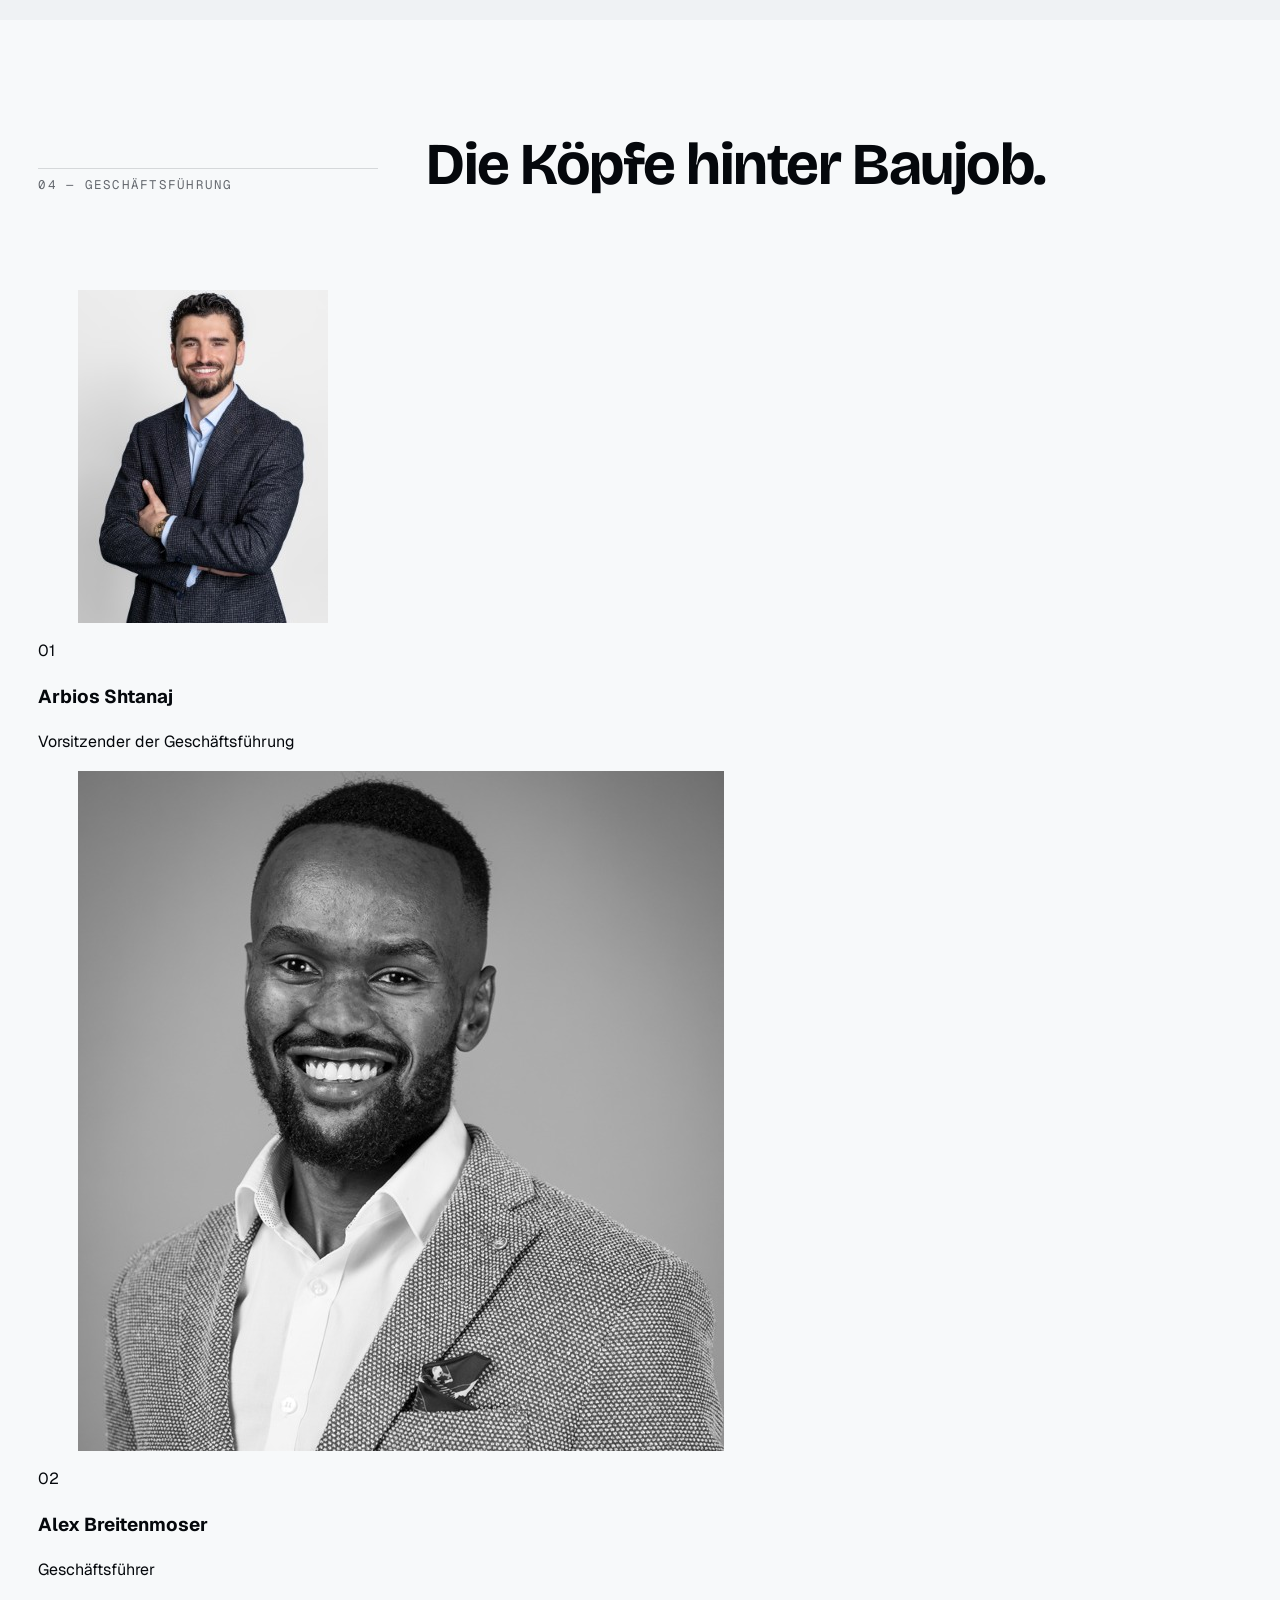
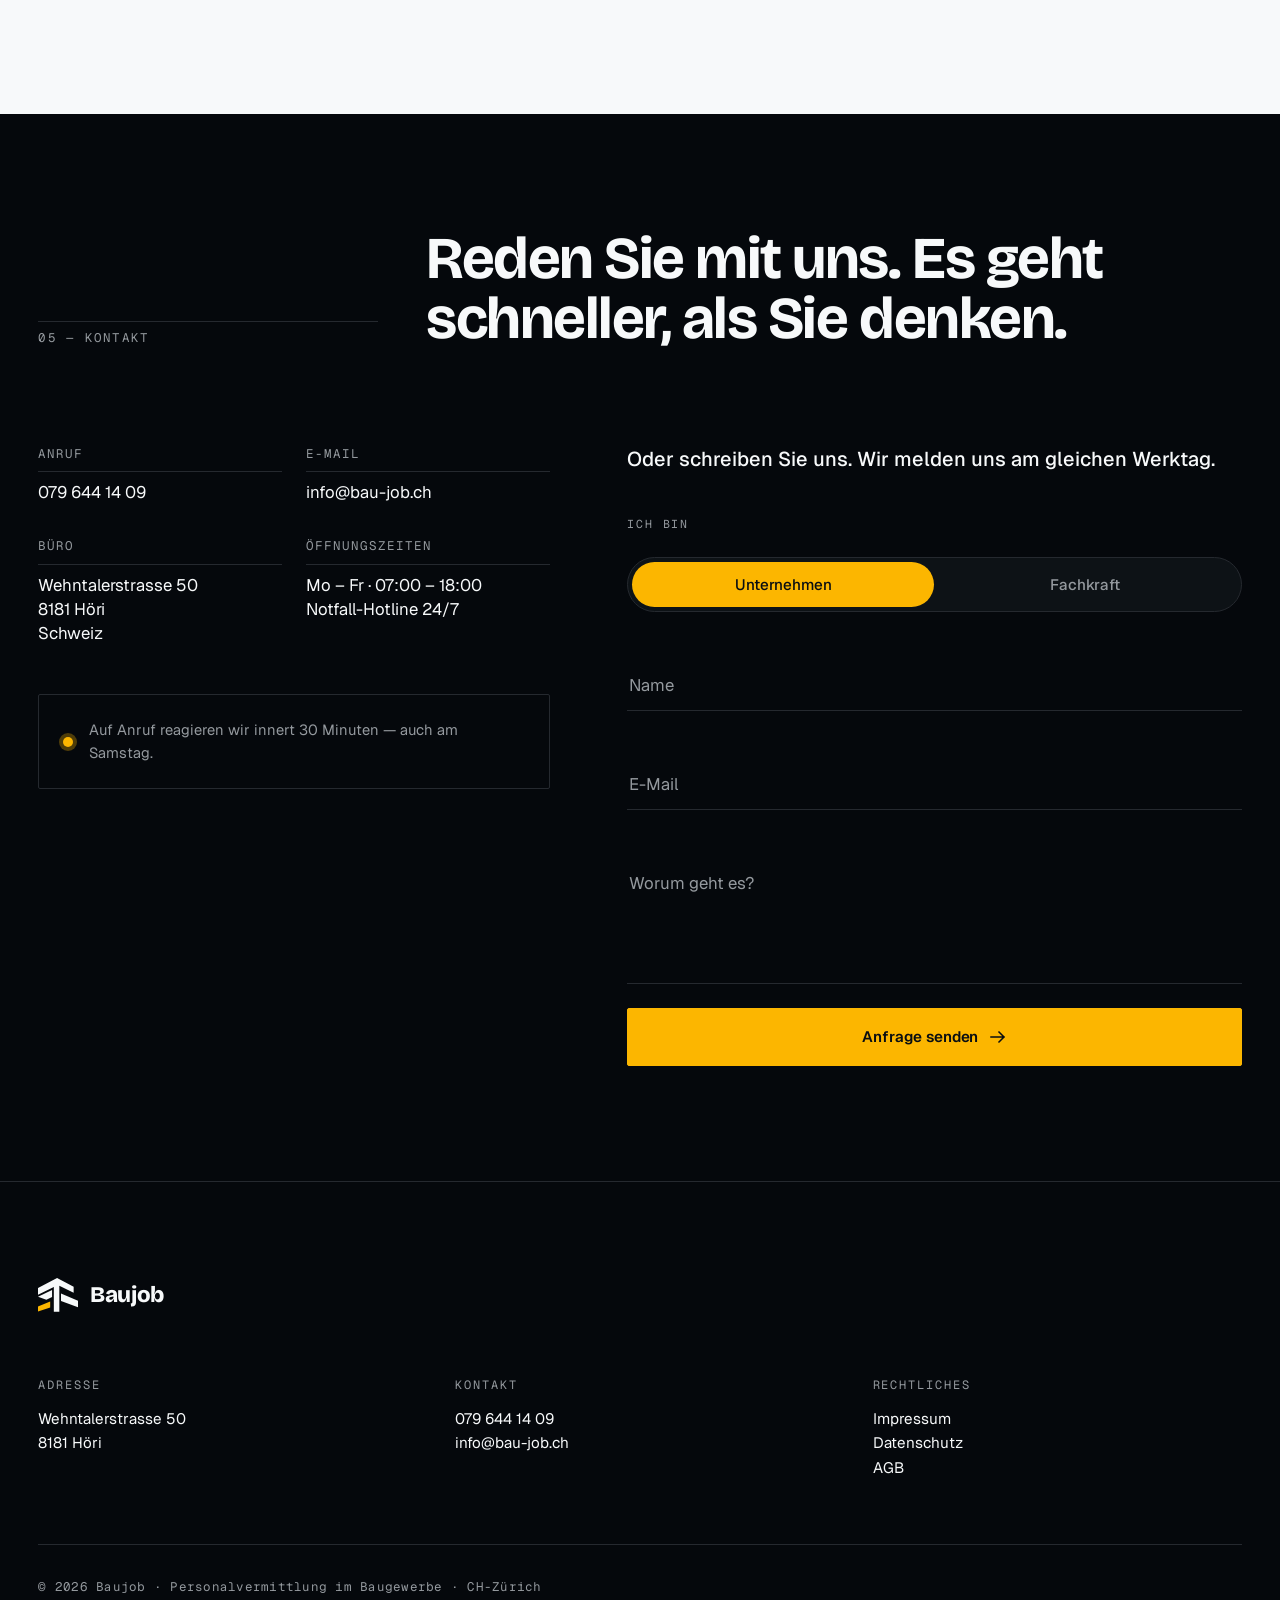
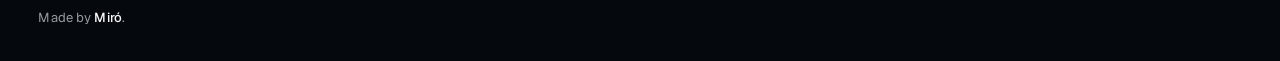
==== commit 19ca3e08: "Rebrand: restliche "Bau Job AG"-Stellen in Impressum und Team-Sektion Beim Merge von PR #2 kam PR #1" ====
--- a/index.html
+++ b/index.html
@@ -35,6 +35,7 @@
     <a href="#unternehmen">Unternehmen</a>
     <a href="#fachkraefte">Fachkräfte</a>
     <a href="#prozess">Prozess</a>
+    <a href="#team">Team</a>
     <a href="#kontakt" class="site-header__cta">Kontakt</a>
   </nav>
 </header>
@@ -310,11 +311,53 @@
   </blockquote>
 </section>
 
+<!-- ─────────────────────────────  TEAM  ─────────────────────────────── -->
+<section class="section section--light" id="team">
+
+  <header class="section-head">
+    <span class="section-head__index">04 — Geschäftsführung</span>
+    <h2 class="section-head__title">Die Köpfe hinter Baujob.</h2>
+  </header>
+
+  <div class="team">
+
+    <article class="team-card" data-reveal>
+      <figure class="team-card__media">
+        <img src="assets/team-arbios-shtanaj.jpg"
+             alt="Porträt von Arbios Shtanaj, Vorsitzender der Geschäftsführung"
+             width="250" height="333" loading="lazy" />
+      </figure>
+      <div class="team-card__body">
+        <span class="team-card__num"><span>01</span></span>
+        <h3 class="team-card__name">Arbios Shtanaj</h3>
+        <p class="team-card__role">Vorsitzender der Geschäftsführung</p>
+      </div>
+      <span class="team-card__rule" aria-hidden="true"></span>
+    </article>
+
+    <article class="team-card" data-reveal>
+      <figure class="team-card__media">
+        <img src="assets/team-alex-breitenmoser.jpg"
+             alt="Porträt von Alex Breitenmoser, Geschäftsführer"
+             width="646" height="680" loading="lazy" />
+      </figure>
+      <div class="team-card__body">
+        <span class="team-card__num"><span>02</span></span>
+        <h3 class="team-card__name">Alex Breitenmoser</h3>
+        <p class="team-card__role">Geschäftsführer</p>
+      </div>
+      <span class="team-card__rule" aria-hidden="true"></span>
+    </article>
+
+  </div>
+
+</section>
+
 <!-- ─────────────────────────────  KONTAKT  ──────────────────────────── -->
 <section class="contact section--dark" id="kontakt">
 
   <header class="section-head section-head--inverse">
-    <span class="section-head__index">04 — Kontakt</span>
+    <span class="section-head__index">05 — Kontakt</span>
     <h2 class="section-head__title">Reden Sie mit uns. Es geht schneller, als Sie denken.</h2>
   </header>
 
@@ -417,7 +460,7 @@
     </div>
     <div>
       <span class="site-footer__head">Rechtliches</span>
-      <p><a href="#">Impressum</a><br/><a href="#">Datenschutz</a><br/><a href="#">AGB</a></p>
+      <p><a href="impressum.html">Impressum</a><br/><a href="#">Datenschutz</a><br/><a href="#">AGB</a></p>
     </div>
   </div>
 
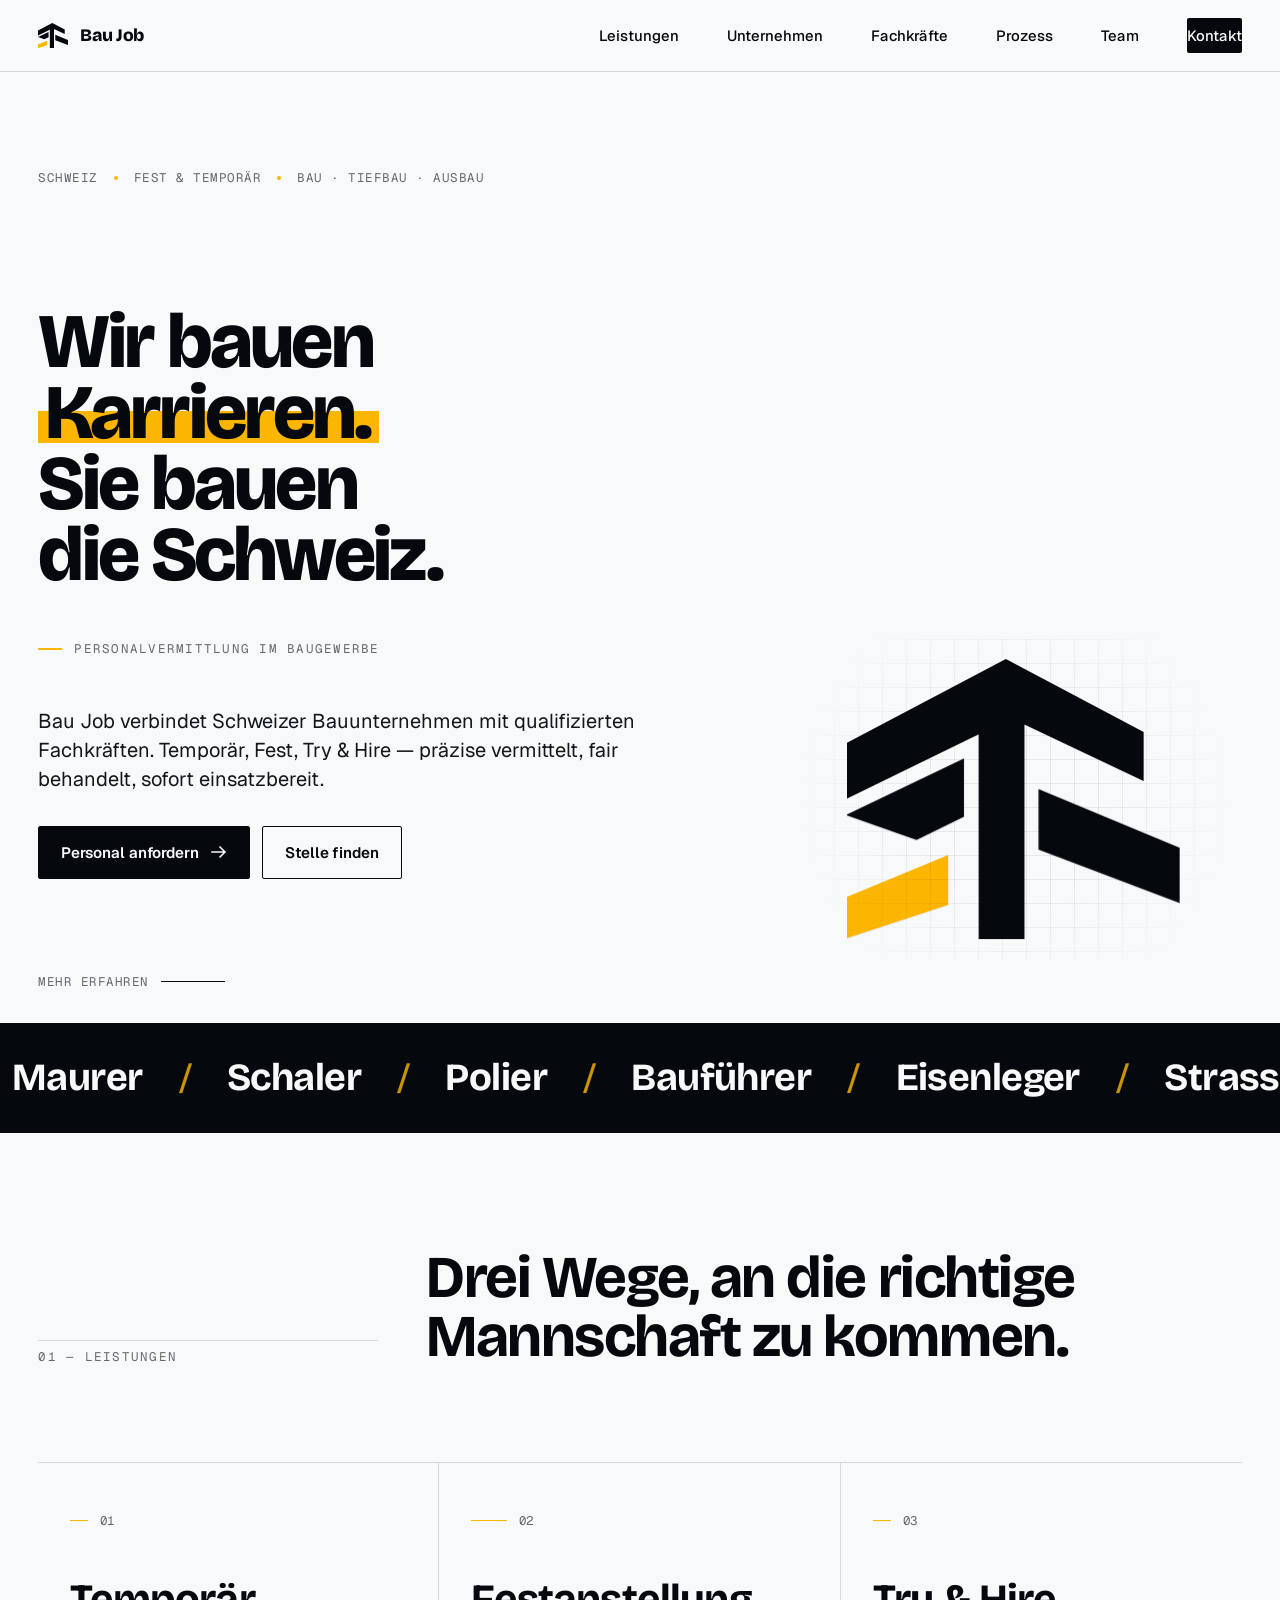
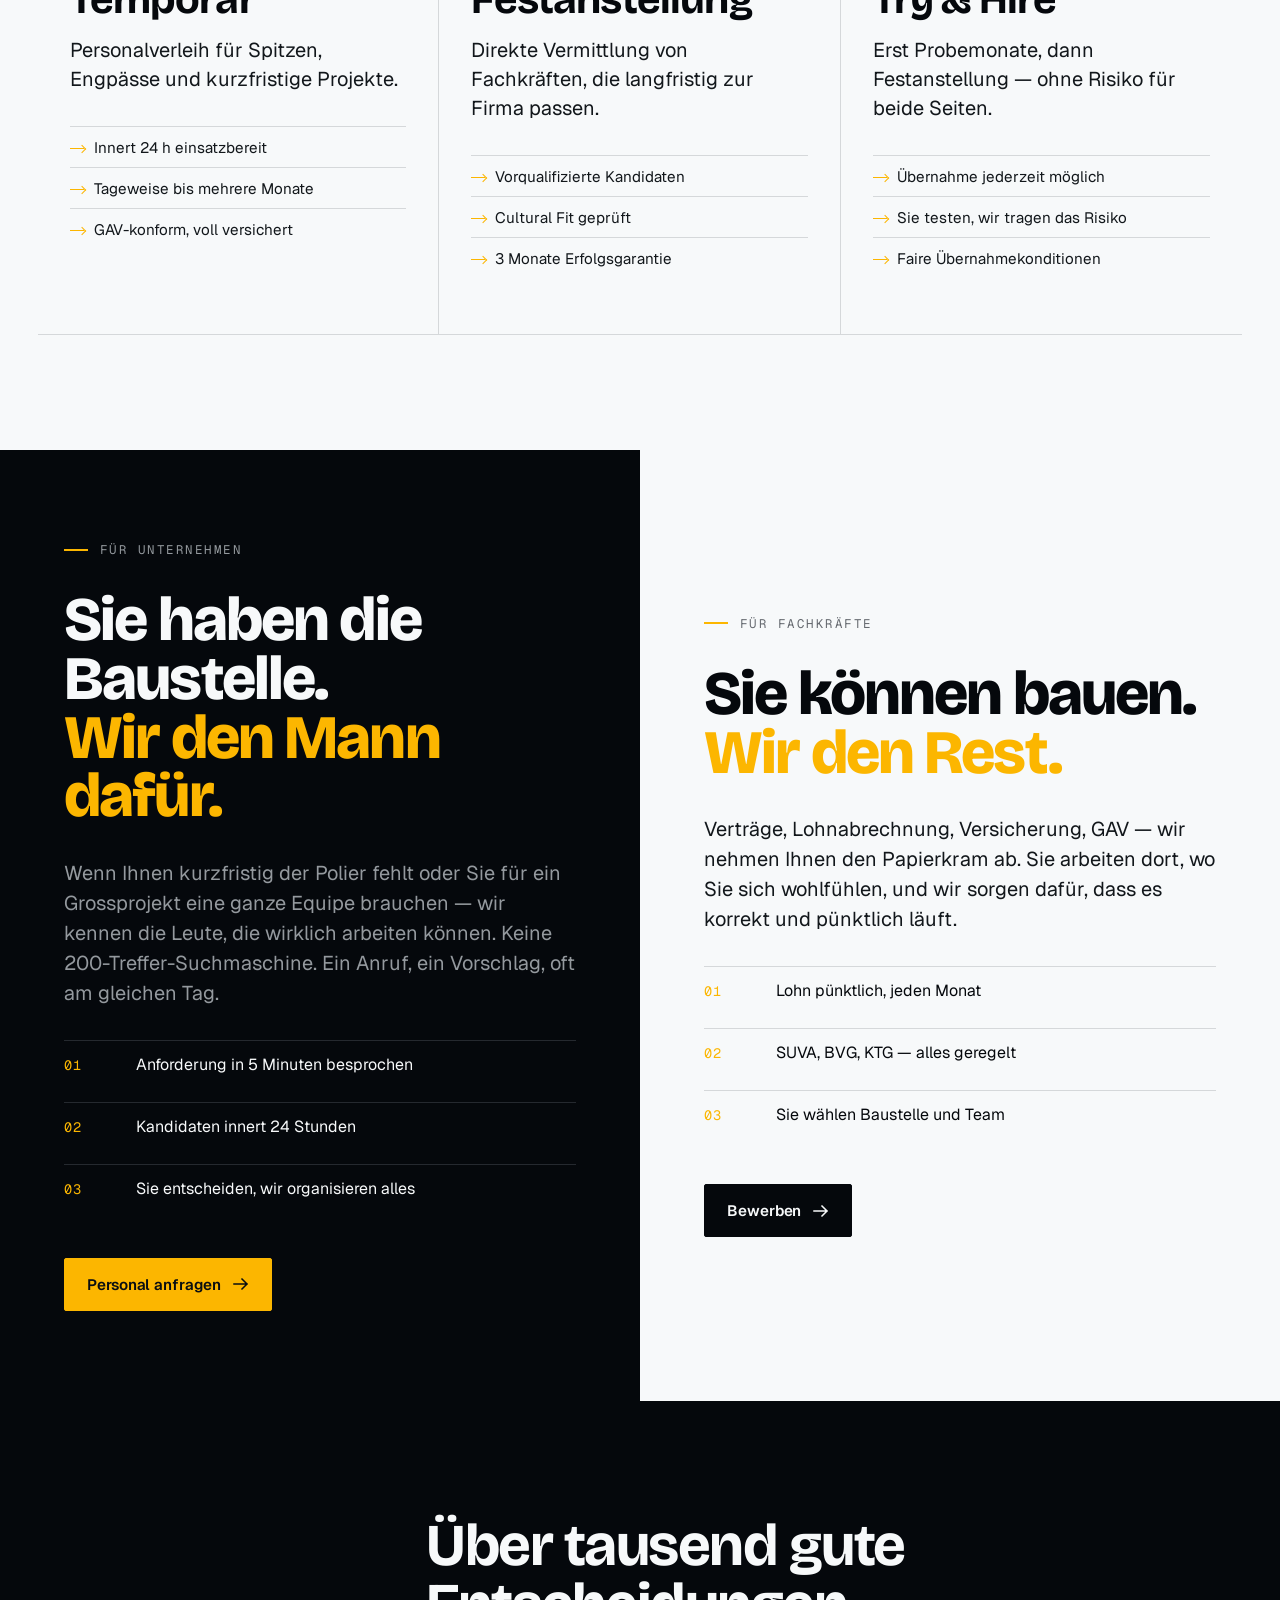
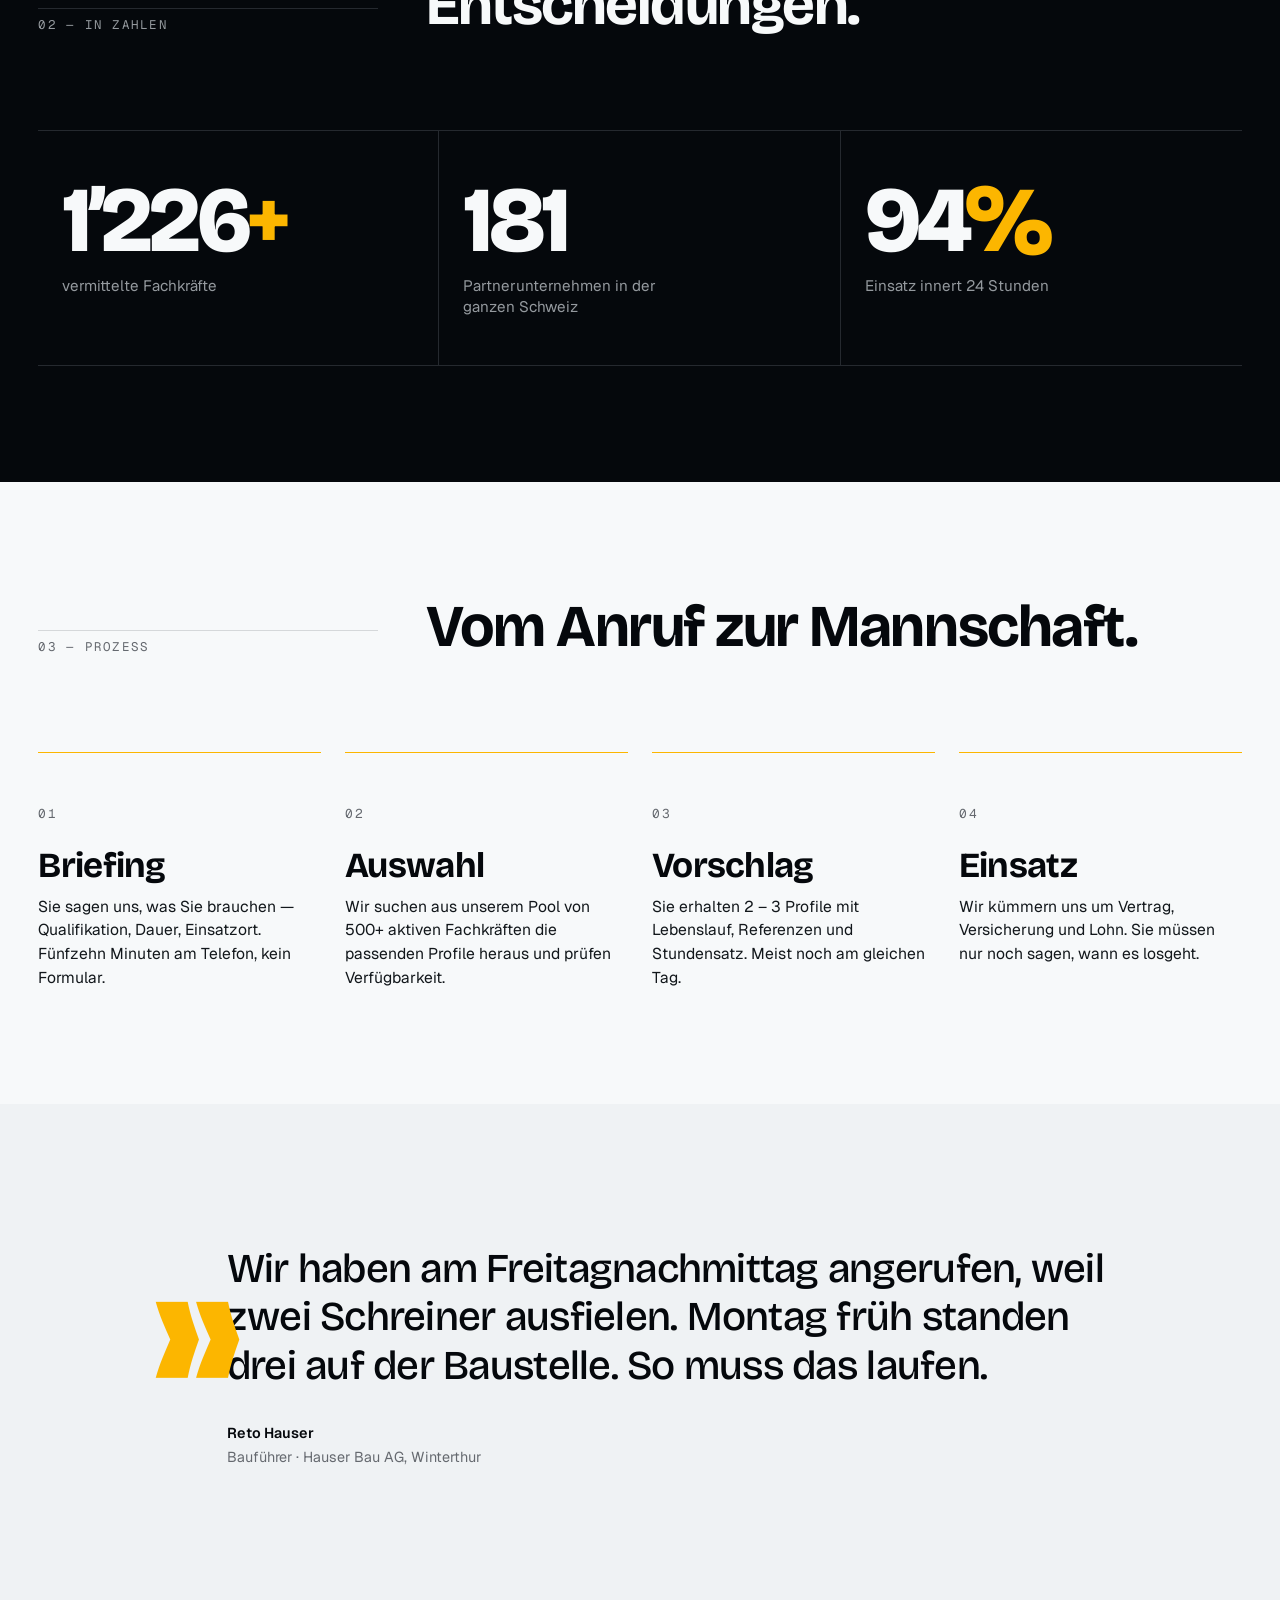
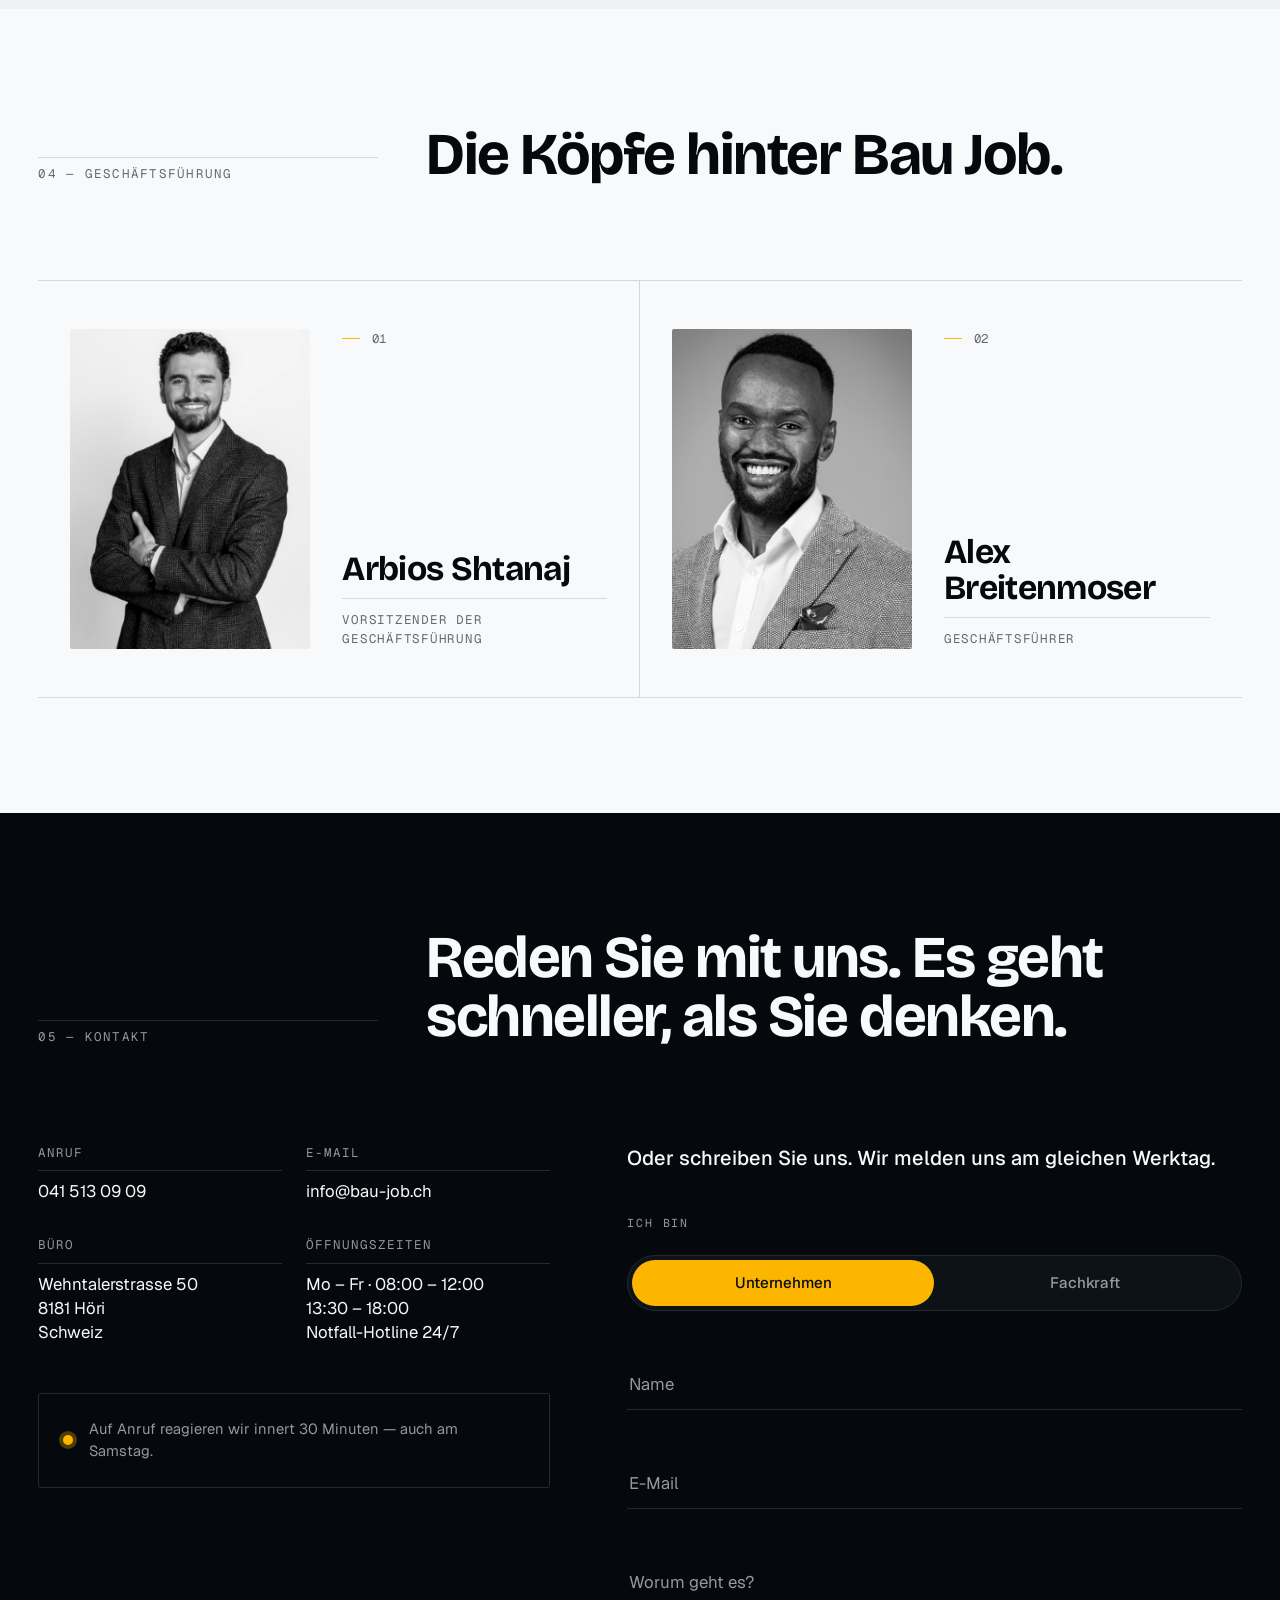
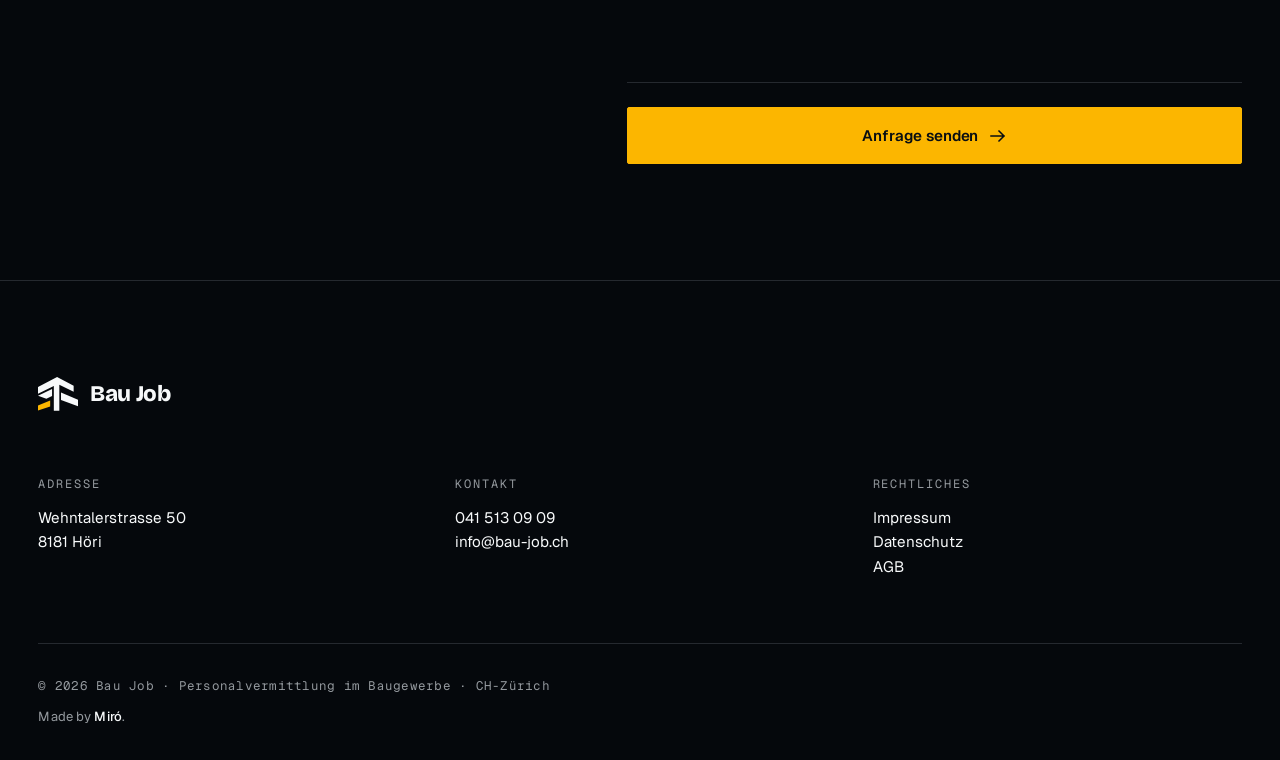
==== commit 3c313b4a: "Kontaktdaten aktualisiert, 7-Jahre-Aussage entfernt, Wortmarke «Bau Job» - Hauptnummer neu 041 513 0" ====
--- a/index.html
+++ b/index.html
@@ -4,8 +4,8 @@
 <meta charset="utf-8" />
 <meta name="viewport" content="width=device-width, initial-scale=1, viewport-fit=cover" />
 <meta name="theme-color" content="#0E1116" />
-<meta name="description" content="Baujob — Schweizer Personalvermittlung für das Baugewerbe. Temporär und Festanstellung. Wir bauen Karrieren." />
-<title>Baujob — Personal fürs Baugewerbe</title>
+<meta name="description" content="Bau Job — Schweizer Personalvermittlung für das Baugewerbe. Temporär und Festanstellung. Wir bauen Karrieren." />
+<title>Bau Job — Personal fürs Baugewerbe</title>
 
 <link rel="icon" type="image/png" sizes="32x32" href="assets/favicon-32.png" />
 <link rel="apple-touch-icon" sizes="180x180" href="assets/favicon-180.png" />
@@ -20,14 +20,14 @@
 
 <!-- ─────────────────────────────  HEADER  ───────────────────────────── -->
 <header class="site-header" data-header>
-  <a href="#top" class="site-header__logo" aria-label="Baujob — Startseite">
+  <a href="#top" class="site-header__logo" aria-label="Bau Job — Startseite">
     <svg class="logo-mark" viewBox="0 0 1000 842" aria-hidden="true">
       <polygon points="0,251.3 477.1,0 891.3,219 891.3,366.7 533.1,196.9 533.1,842.1 395.6,842.1 395.6,225.8 0,419.4" class="logo-mark__primary" />
       <polygon points="0,466.9 351.4,298.8 351.4,473.7 208.8,543.3 0,470.3" class="logo-mark__primary" />
       <polygon points="0,714.8 303.9,589.1 303.9,738.5 0,838.7" class="logo-mark__accent" />
       <polygon points="575.6,390.5 1000,567.1 1000,733.4 575.6,572.2" class="logo-mark__primary" />
     </svg>
-    <span class="site-header__wordmark">Baujob</span>
+    <span class="site-header__wordmark">Bau Job</span>
   </a>
 
   <nav class="site-header__nav" aria-label="Hauptnavigation">
@@ -48,8 +48,6 @@
   <div class="hero__rail" aria-hidden="true">
     <span>SCHWEIZ</span>
     <span class="hero__rail-dot"></span>
-    <span>Über 7 Jahre Erfahrung</span>
-    <span class="hero__rail-dot"></span>
     <span>FEST &amp; TEMPORÄR</span>
     <span class="hero__rail-dot"></span>
     <span>BAU · TIEFBAU · AUSBAU</span>
@@ -68,7 +66,7 @@
 
     <div class="hero__meta">
       <p class="hero__lede">
-        Baujob verbindet Schweizer Bauunternehmen mit qualifizierten Fachkräften.
+        Bau Job verbindet Schweizer Bauunternehmen mit qualifizierten Fachkräften.
         Temporär, Fest, Try &amp; Hire — präzise vermittelt, fair behandelt, sofort einsatzbereit.
       </p>
 
@@ -241,7 +239,7 @@
 
   <header class="section-head section-head--inverse">
     <span class="section-head__index">02 — In Zahlen</span>
-    <h2 class="section-head__title">Sieben Jahre. Über tausend gute Entscheidungen.</h2>
+    <h2 class="section-head__title">Über tausend gute Entscheidungen.</h2>
   </header>
 
   <ul class="stats__grid">
@@ -256,11 +254,6 @@
     <li class="stat" data-reveal>
       <span class="stat__num" data-counter="96" data-suffix="%">0</span>
       <span class="stat__label">Einsatz innert 24 Stunden</span>
-    </li>
-    <li class="stat" data-reveal>
-      <span class="stat__prefix">Seit über</span>
-      <span class="stat__num" data-counter="7" data-suffix="">0</span>
-      <span class="stat__label">Jahren in der Branche</span>
     </li>
   </ul>
 
@@ -316,7 +309,7 @@
 
   <header class="section-head">
     <span class="section-head__index">04 — Geschäftsführung</span>
-    <h2 class="section-head__title">Die Köpfe hinter Baujob.</h2>
+    <h2 class="section-head__title">Die Köpfe hinter Bau Job.</h2>
   </header>
 
   <div class="team">
@@ -367,7 +360,7 @@
       <dl>
         <div>
           <dt>Anruf</dt>
-          <dd><a href="tel:+41796441409">079 644 14 09</a></dd>
+          <dd><a href="tel:+41415130909">041 513 09 09</a></dd>
         </div>
         <div>
           <dt>E-Mail</dt>
@@ -379,7 +372,7 @@
         </div>
         <div>
           <dt>Öffnungszeiten</dt>
-          <dd>Mo – Fr · 07:00 – 18:00<br/>Notfall-Hotline 24/7</dd>
+          <dd>Mo – Fr · 08:00 – 12:00<br/>13:30 – 18:00<br/>Notfall-Hotline 24/7</dd>
         </div>
       </dl>
 
@@ -446,7 +439,7 @@
       <polygon points="575.6,390.5 1000,567.1 1000,733.4 575.6,572.2" />
       <polygon points="0,714.8 303.9,589.1 303.9,738.5 0,838.7" class="logo-mark__accent" />
     </svg>
-    <span class="site-footer__wordmark">Baujob</span>
+    <span class="site-footer__wordmark">Bau Job</span>
   </div>
 
   <div class="site-footer__cols">
@@ -456,7 +449,7 @@
     </div>
     <div>
       <span class="site-footer__head">Kontakt</span>
-      <p><a href="tel:+41796441409">079 644 14 09</a><br/><a href="mailto:info@bau-job.ch">info@bau-job.ch</a></p>
+      <p><a href="tel:+41415130909">041 513 09 09</a><br/><a href="mailto:info@bau-job.ch">info@bau-job.ch</a></p>
     </div>
     <div>
       <span class="site-footer__head">Rechtliches</span>
@@ -465,7 +458,7 @@
   </div>
 
   <p class="site-footer__base">
-    © 2026 Baujob · Personalvermittlung im Baugewerbe · CH-Zürich
+    © 2026 Bau Job · Personalvermittlung im Baugewerbe · CH-Zürich
   </p>
 
   <p class="site-footer__credit">
--- a/style.css
+++ b/style.css
@@ -1,5 +1,5 @@
 /* ════════════════════════════════════════════════════════════════════
-   Baujob — One-pager
+   Bau Job — One-pager
    Brutalist Swiss · Construction-precision · Black + Hi-vis Yellow
    ════════════════════════════════════════════════════════════════════ */
 
@@ -116,6 +116,8 @@
   font-size: 1.1rem;
 }
 .site-header__logo .logo-mark { width: 30px; height: auto; }
+.site-header__wordmark,
+.site-footer__wordmark { white-space: nowrap; }
 
 .site-header__nav {
   display: flex;
@@ -741,7 +743,7 @@
   max-width: var(--container);
   margin: 0 auto;
   display: grid;
-  grid-template-columns: repeat(4, minmax(0, 1fr));
+  grid-template-columns: repeat(3, minmax(0, 1fr));
   gap: 0;
   border-top: 1px solid var(--c-line-dark);
   border-bottom: 1px solid var(--c-line-dark);
@@ -1119,6 +1121,199 @@
   box-shadow: 0 0 0 2px color-mix(in oklch, var(--c-accent) 60%, transparent);
 }
 
+/* ─── Team ───────────────────────────────────────────────────────────── */
+.team {
+  max-width: var(--container);
+  margin: 0 auto;
+  display: grid;
+  grid-template-columns: repeat(2, minmax(0, 1fr));
+  border-top: 1px solid var(--c-line);
+  border-bottom: 1px solid var(--c-line);
+}
+.team-card {
+  position: relative;
+  display: grid;
+  grid-template-columns: minmax(160px, 240px) minmax(0, 1fr);
+  gap: var(--s-6);
+  padding: var(--s-7) var(--s-6);
+  border-right: 1px solid var(--c-line);
+  background: var(--c-paper);
+  transition: background var(--d-med) var(--ease-out);
+}
+.team-card:last-child { border-right: 0; }
+.team-card:hover { background: var(--c-paper-2); }
+
+.team-card__media {
+  margin: 0;
+  overflow: hidden;
+  border-radius: var(--radius);
+  background: var(--c-paper-2);
+}
+.team-card__media img {
+  width: 100%;
+  height: 100%;
+  aspect-ratio: 3 / 4;
+  object-fit: cover;
+  filter: grayscale(1) contrast(1.04);
+  transition: transform var(--d-slow) var(--ease-out);
+}
+.team-card:hover .team-card__media img { transform: scale(1.03); }
+
+.team-card__body {
+  display: flex;
+  flex-direction: column;
+  justify-content: flex-end;
+}
+.team-card__num {
+  font-family: var(--f-mono);
+  font-size: var(--t-mono);
+  color: var(--c-mute);
+  margin-bottom: auto;
+  display: flex;
+  align-items: center;
+  gap: var(--s-3);
+}
+.team-card__num::before {
+  content: "";
+  width: 18px;
+  height: 1px;
+  background: var(--c-accent);
+  transition: width 480ms var(--ease-out);
+}
+.team-card:hover .team-card__num::before { width: 42px; }
+.team-card__name {
+  font-family: var(--f-display);
+  font-weight: 700;
+  font-size: clamp(1.6rem, 1.4vw + 1rem, 2.2rem);
+  letter-spacing: -0.02em;
+  line-height: 1.05;
+  margin: var(--s-6) 0 var(--s-3);
+}
+.team-card__role {
+  font-family: var(--f-mono);
+  font-size: var(--t-eyebrow);
+  text-transform: uppercase;
+  letter-spacing: 0.14em;
+  line-height: 1.5;
+  color: var(--c-mute);
+  margin: 0;
+  padding-top: var(--s-3);
+  border-top: 1px solid var(--c-line);
+}
+.team-card__rule {
+  position: absolute;
+  left: 0; right: 0; bottom: -1px;
+  height: 3px;
+  background: var(--c-accent);
+  transform: scaleX(0);
+  transform-origin: left;
+  transition: transform var(--d-slow) var(--ease-out);
+}
+.team-card:hover .team-card__rule { transform: scaleX(1); }
+
+/* ─── Legal pages (Impressum) ────────────────────────────────────────── */
+.legal {
+  padding: clamp(64px, 8vw, 128px) var(--gutter) clamp(72px, 9vw, 144px);
+  background: var(--c-paper);
+}
+.legal__head {
+  max-width: var(--container-narrow);
+  margin: 0 auto var(--s-8);
+}
+.legal__title {
+  font-family: var(--f-display);
+  font-weight: 800;
+  font-size: var(--t-h2);
+  letter-spacing: -0.03em;
+  line-height: 1;
+  margin: var(--s-4) 0 0;
+}
+.legal__body {
+  max-width: var(--container-narrow);
+  margin: 0 auto;
+}
+.legal__block {
+  display: grid;
+  grid-template-columns: minmax(0, 1fr) minmax(0, 2.4fr);
+  gap: var(--s-5) var(--s-7);
+  padding: var(--s-6) 0;
+  border-top: 1px solid var(--c-line);
+}
+.legal__block h2 {
+  font-family: var(--f-mono);
+  font-size: var(--t-mono);
+  font-weight: 500;
+  text-transform: uppercase;
+  letter-spacing: 0.16em;
+  color: var(--c-mute);
+  margin: 4px 0 0;
+}
+.legal__block > div { min-width: 0; }
+.legal__block p {
+  margin: 0 0 var(--s-4);
+  line-height: 1.6;
+  color: var(--c-ink-2);
+}
+.legal__block p:last-child { margin-bottom: 0; }
+.legal__block strong { color: var(--c-ink); }
+.legal__block a {
+  color: var(--c-ink);
+  border-bottom: 1px solid var(--c-accent);
+  transition: color var(--d-fast) var(--ease-out), border-color var(--d-fast) var(--ease-out);
+}
+.legal__block a:hover { color: var(--c-accent); }
+
+.legal__persons {
+  display: flex;
+  flex-direction: column;
+}
+.legal__persons li {
+  display: grid;
+  grid-template-columns: 44px 1fr;
+  align-items: baseline;
+  gap: var(--s-4);
+  padding: var(--s-3) 0;
+  border-top: 1px solid var(--c-line);
+}
+.legal__persons li:first-child { border-top: 0; padding-top: 0; }
+.legal__persons-num {
+  font-family: var(--f-mono);
+  color: var(--c-accent);
+  font-size: 0.85rem;
+  letter-spacing: 0.05em;
+}
+.legal__persons-name { font-weight: 600; color: var(--c-ink); }
+.legal__persons-role { color: var(--c-mute); font-size: 0.92rem; }
+
+.legal__facts { margin: 0; }
+.legal__facts > div {
+  display: grid;
+  grid-template-columns: minmax(0, 1fr) minmax(0, 1.6fr);
+  gap: var(--s-4);
+  padding: var(--s-3) 0;
+  border-top: 1px solid var(--c-line);
+}
+.legal__facts > div:first-child { border-top: 0; padding-top: 0; }
+.legal__facts dt {
+  font-family: var(--f-mono);
+  font-size: 0.78rem;
+  text-transform: uppercase;
+  letter-spacing: 0.14em;
+  color: var(--c-mute);
+  padding-top: 3px;
+}
+.legal__facts dd { margin: 0; color: var(--c-ink); }
+
+.legal__updated {
+  margin: var(--s-6) 0 0;
+  padding-top: var(--s-5);
+  border-top: 1px solid var(--c-line);
+  font-family: var(--f-mono);
+  font-size: var(--t-mono);
+  letter-spacing: 0.1em;
+  color: var(--c-mute);
+}
+
 /* ─── Footer ─────────────────────────────────────────────────────────── */
 .site-footer {
   background: var(--c-ink);
@@ -1226,10 +1421,14 @@
   .stat:nth-child(odd)  { border-right: 1px solid var(--c-line-dark); }
   .stat:nth-child(even) { border-right: 0; }
   .stat:nth-child(1), .stat:nth-child(2) { border-bottom: 1px solid var(--c-line-dark); }
+  .stat:last-child { border-right: 0; }
   .process { grid-template-columns: repeat(2, 1fr); }
   .section-head { grid-template-columns: 1fr; gap: var(--s-4); }
   .split { grid-template-columns: 1fr; }
   .contact__grid { grid-template-columns: 1fr; }
+  .team { grid-template-columns: 1fr; }
+  .team-card { border-right: 0; border-bottom: 1px solid var(--c-line); }
+  .team-card:last-child { border-bottom: 0; }
 }
 
 /* Mobile */
@@ -1350,6 +1549,7 @@
     border-right: 1px solid var(--c-line-dark);
   }
   .stat:nth-child(even)  { border-right: 0; }
+  .stat:last-child       { border-right: 0; }
   .stat:nth-child(1),
   .stat:nth-child(2)     { border-bottom: 1px solid var(--c-line-dark); }
   .stat__num { font-size: clamp(2.4rem, 12vw, 3.4rem); }
@@ -1361,6 +1561,19 @@
   .process__step h3 { font-size: 1.3rem; }
   .process__step p { font-size: 0.92rem; }
   .process__num { font-size: 0.72rem; margin-bottom: var(--s-3); }
+
+  /* Team — compact side-by-side cards */
+  .team-card {
+    grid-template-columns: minmax(110px, 150px) minmax(0, 1fr);
+    gap: var(--s-5);
+    padding: var(--s-6) var(--s-5);
+  }
+  .team-card__name { font-size: 1.45rem; margin-top: var(--s-4); }
+  .team-card__role { font-size: 0.68rem; letter-spacing: 0.12em; }
+
+  /* Legal pages */
+  .legal__block { grid-template-columns: 1fr; gap: var(--s-3); padding: var(--s-5) 0; }
+  .legal__facts > div { grid-template-columns: 1fr; gap: 2px; }
 
   /* Quote */
   .quote { padding: var(--s-8) var(--gutter); }
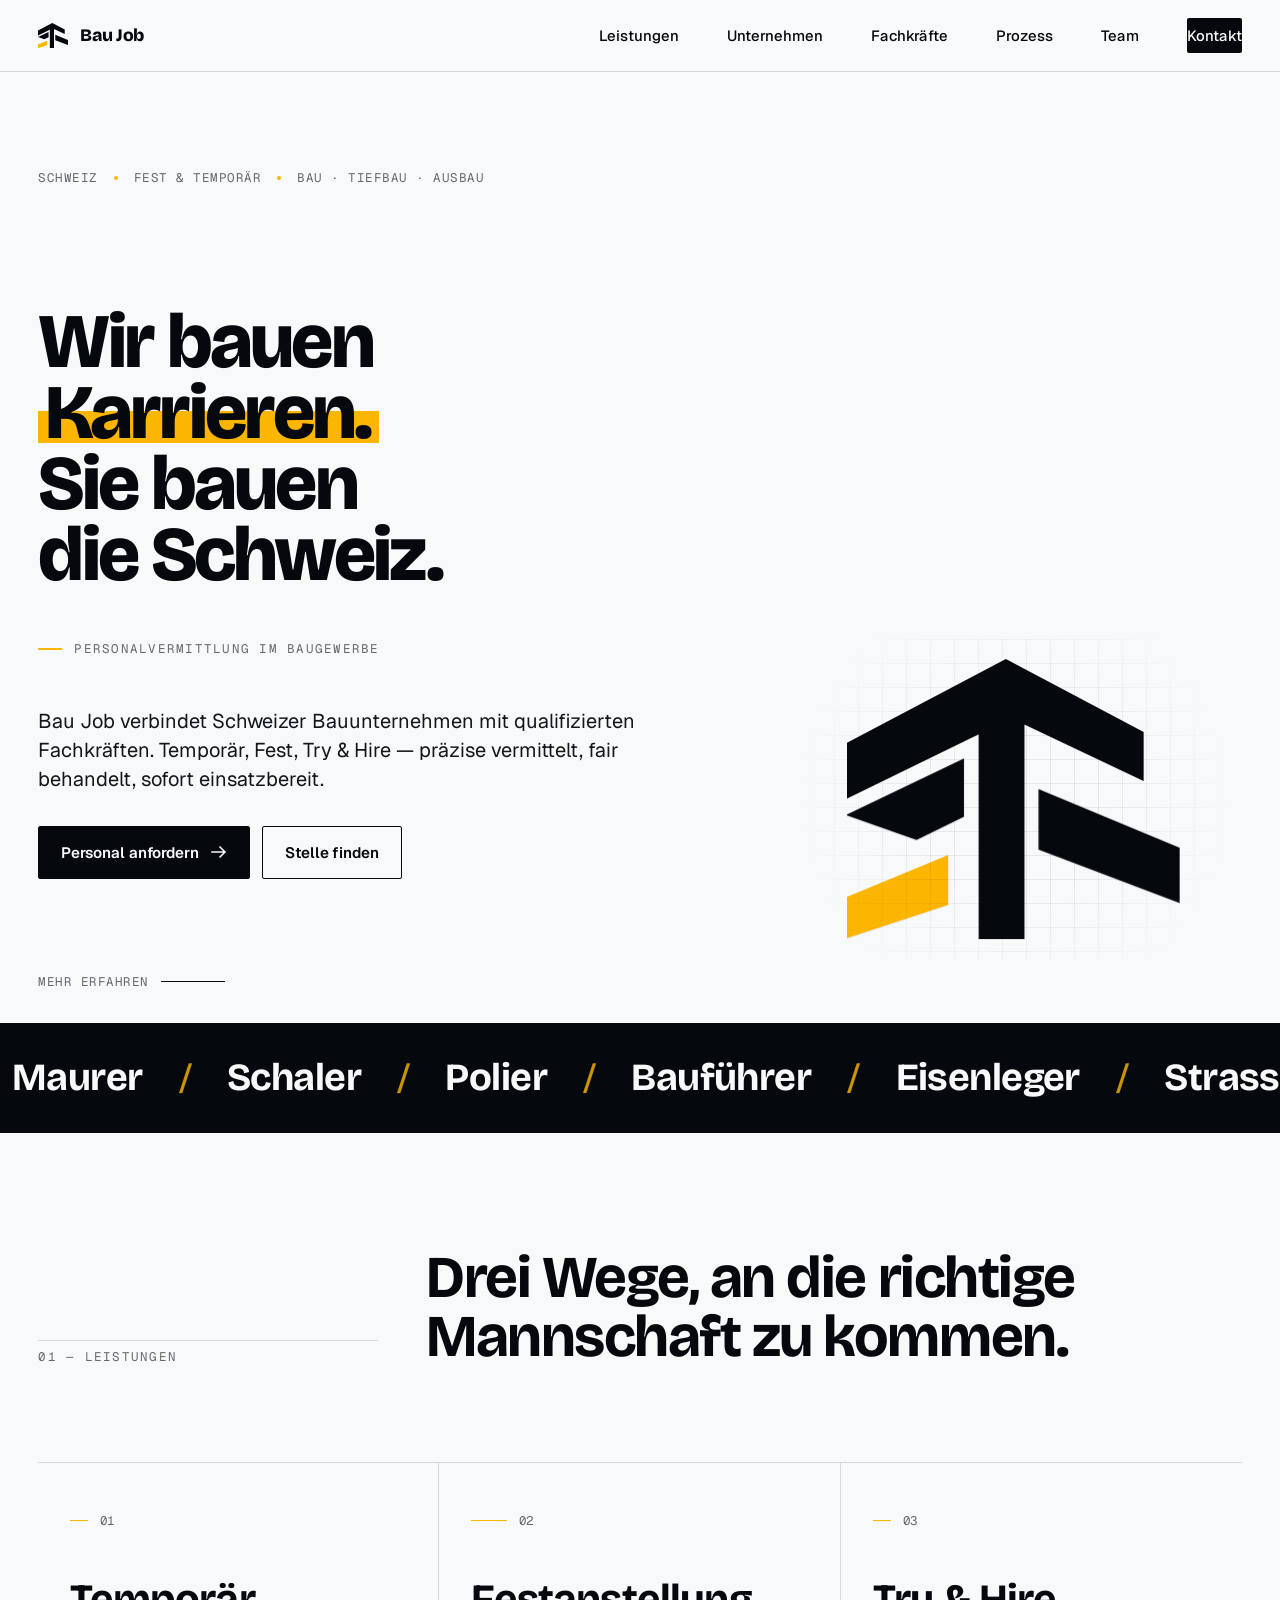
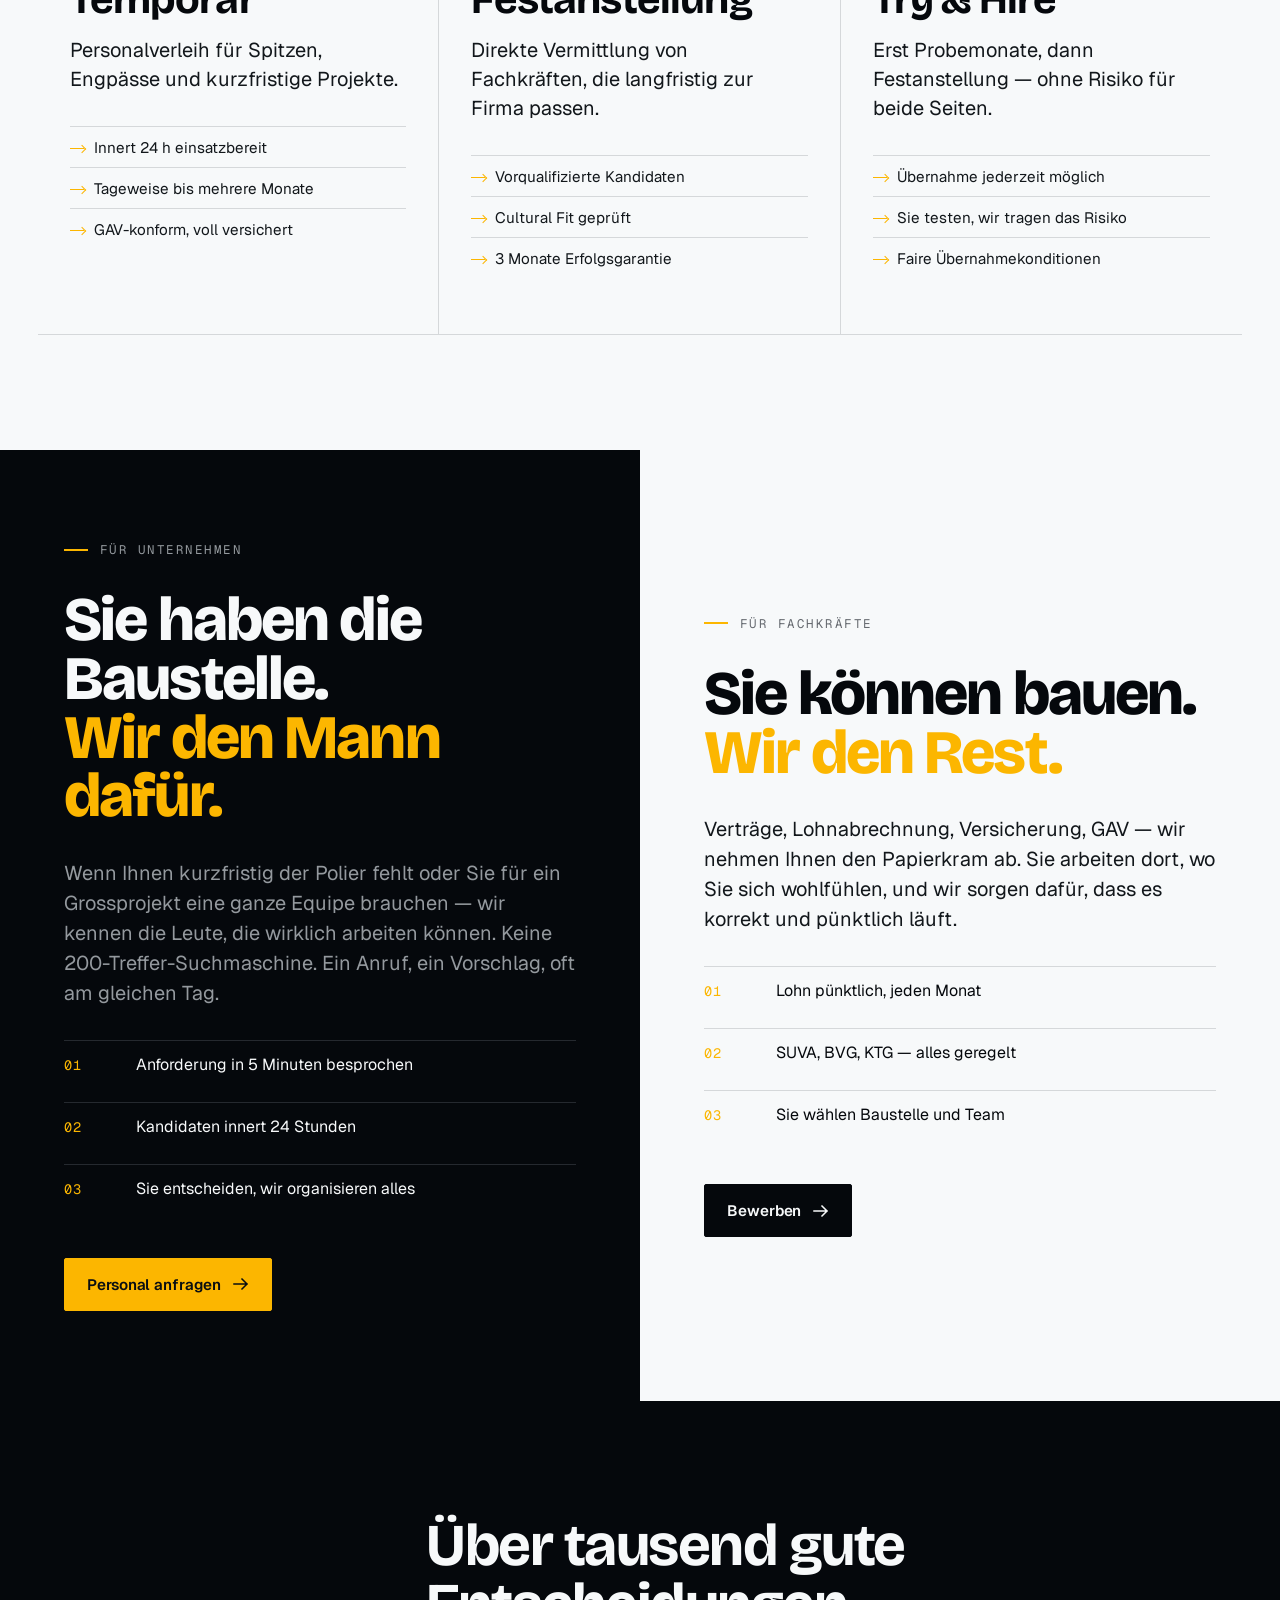
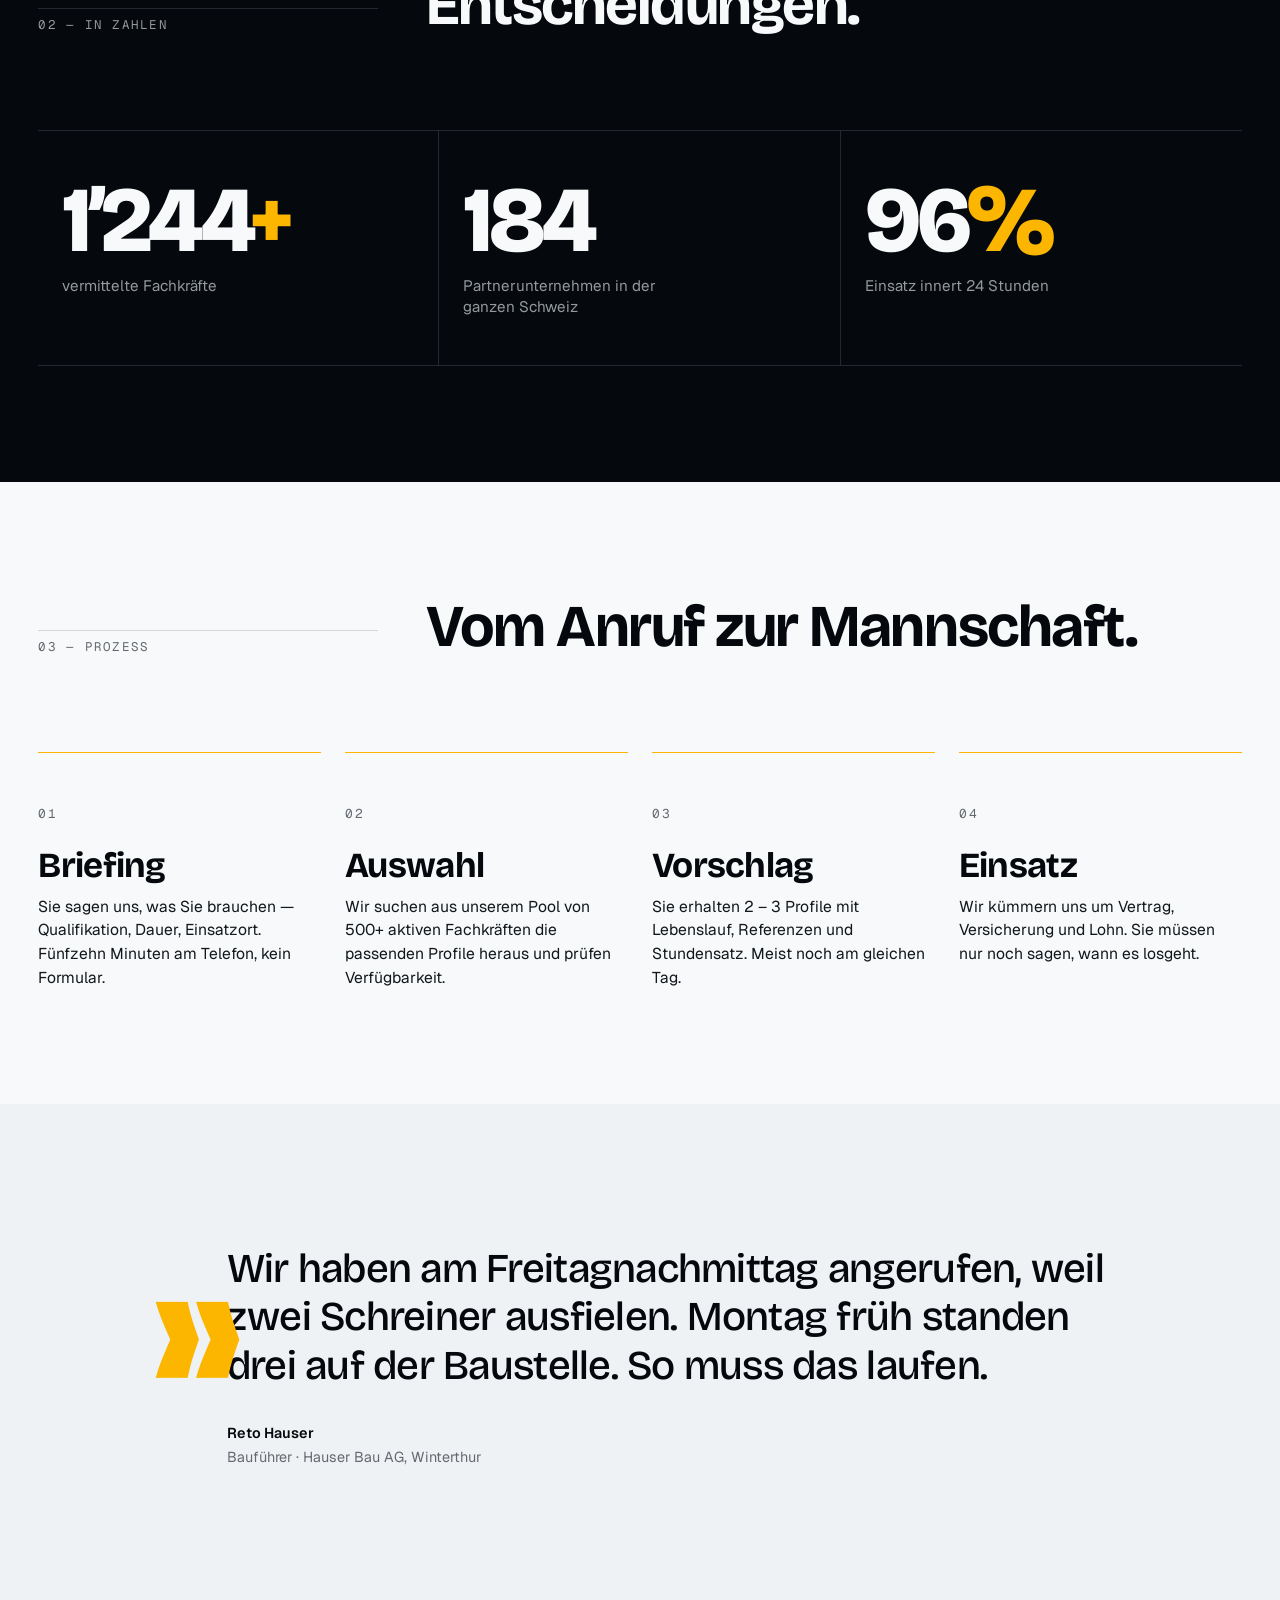
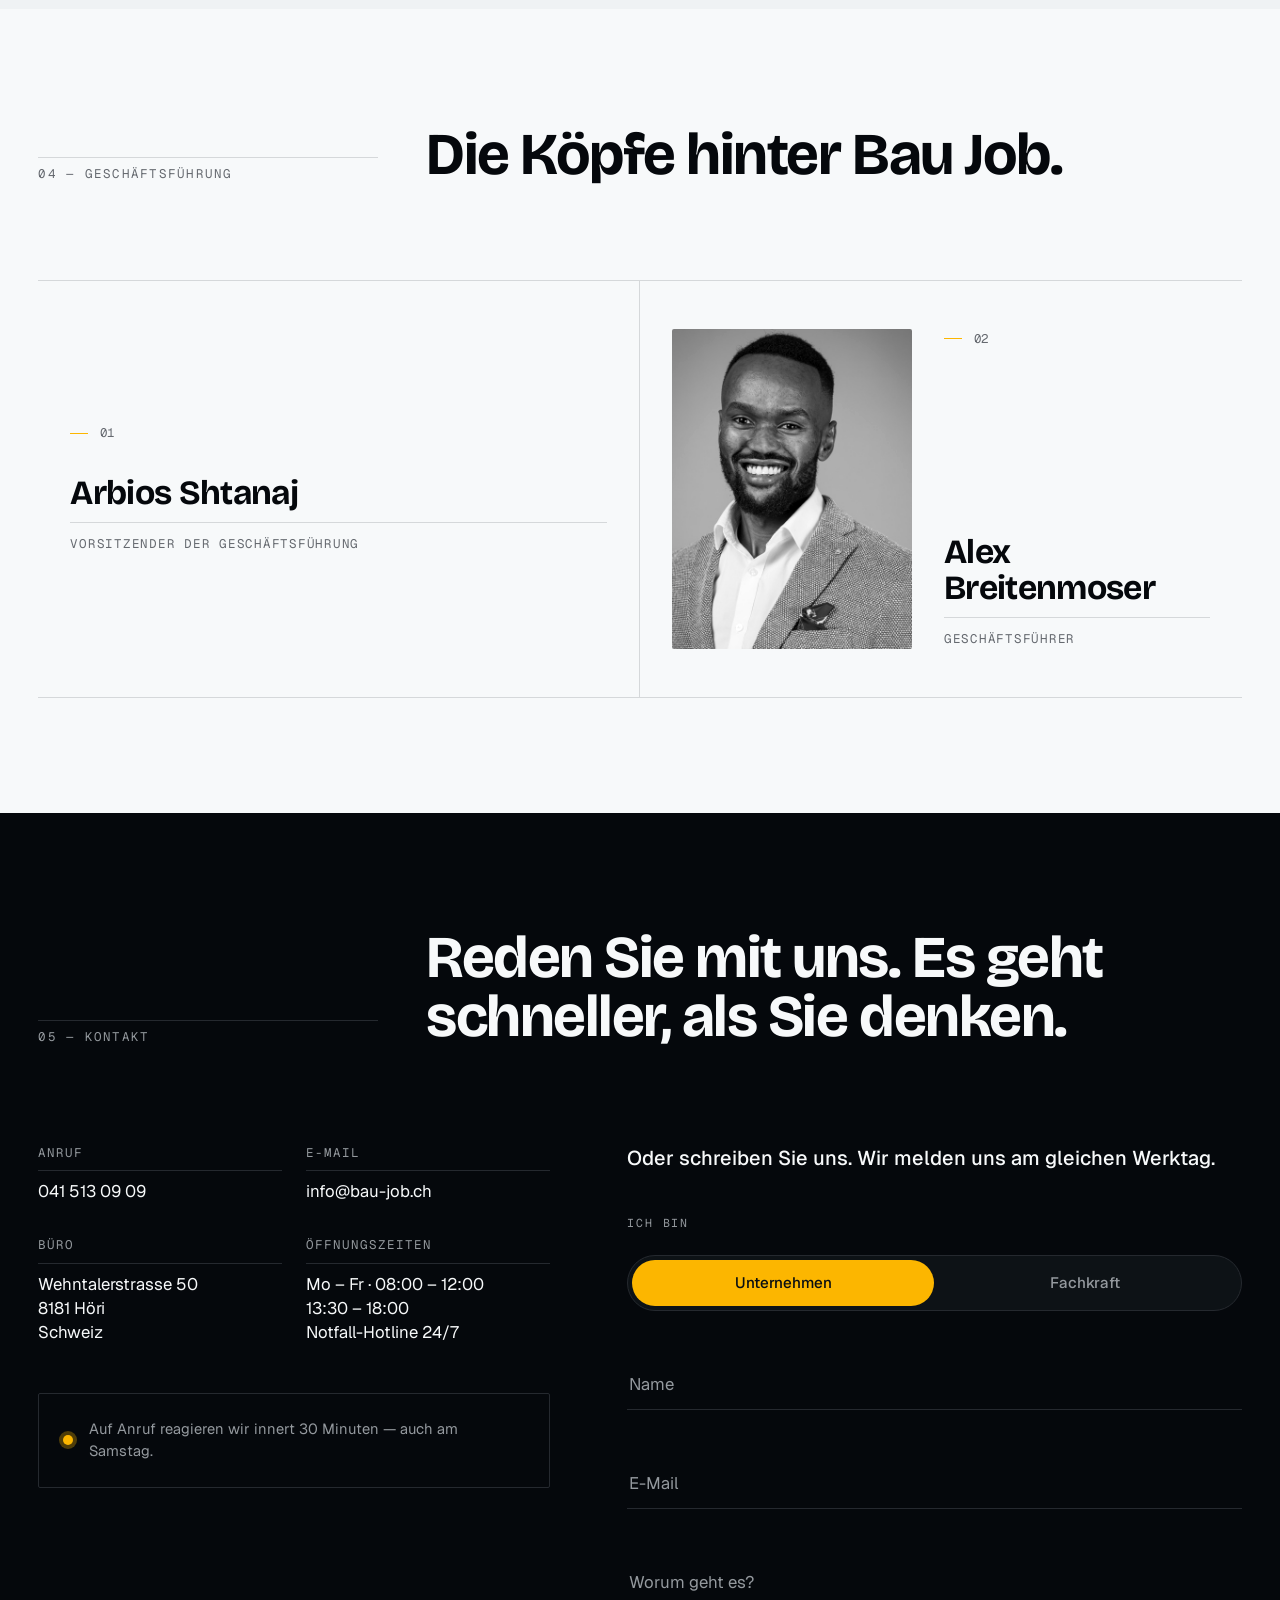
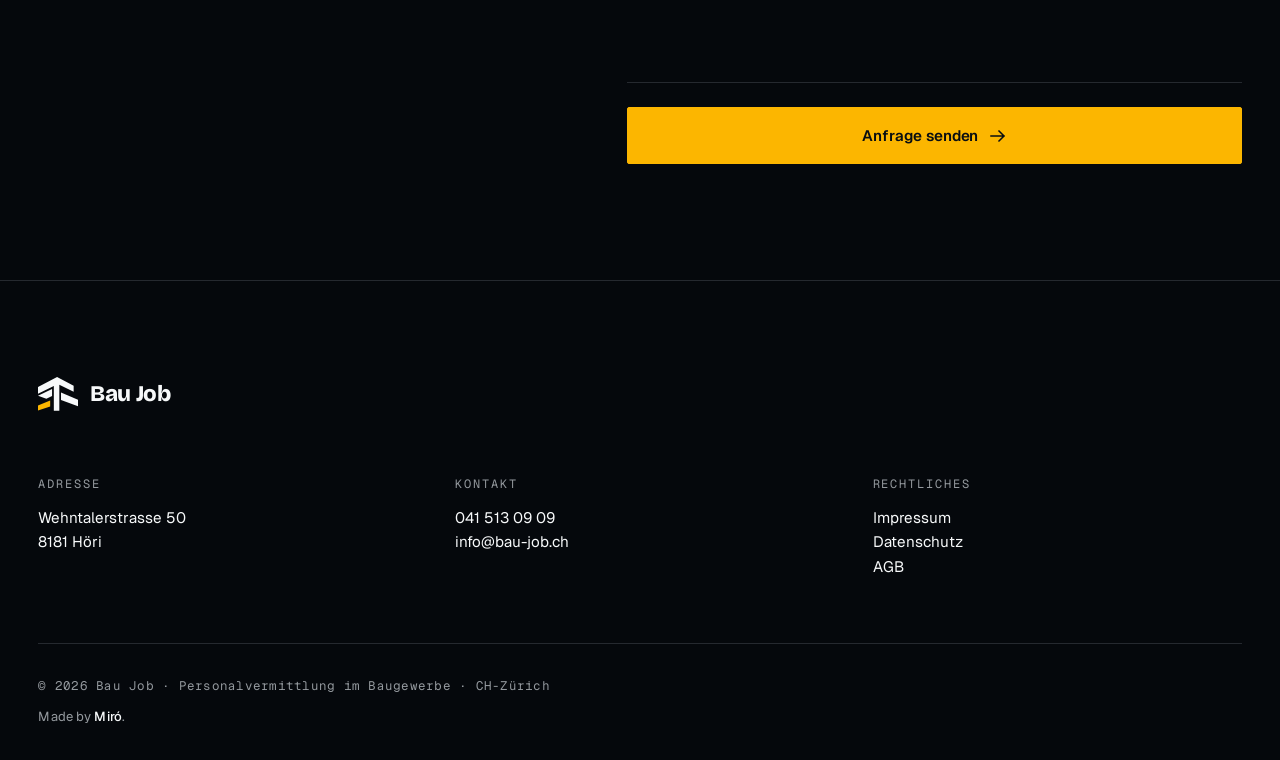
==== commit 163ed938: "Arbios Shtanaj ohne Portraet anzeigen" ====
--- a/index.html
+++ b/index.html
@@ -314,12 +314,7 @@
 
   <div class="team">
 
-    <article class="team-card" data-reveal>
-      <figure class="team-card__media">
-        <img src="assets/team-arbios-shtanaj.jpg"
-             alt="Porträt von Arbios Shtanaj, Vorsitzender der Geschäftsführung"
-             width="250" height="333" loading="lazy" />
-      </figure>
+    <article class="team-card team-card--text" data-reveal>
       <div class="team-card__body">
         <span class="team-card__num"><span>01</span></span>
         <h3 class="team-card__name">Arbios Shtanaj</h3>
--- a/style.css
+++ b/style.css
@@ -1671,3 +1671,10 @@
     transition: none;
   }
 }
+
+/* Geschäftsführung ohne Porträt: kompakter Textblock ohne leeren Bildplatz. */
+.team-card.team-card--text {
+  grid-template-columns: minmax(0, 1fr);
+  align-content: center;
+}
+.team-card--text .team-card__body { justify-content: center; }
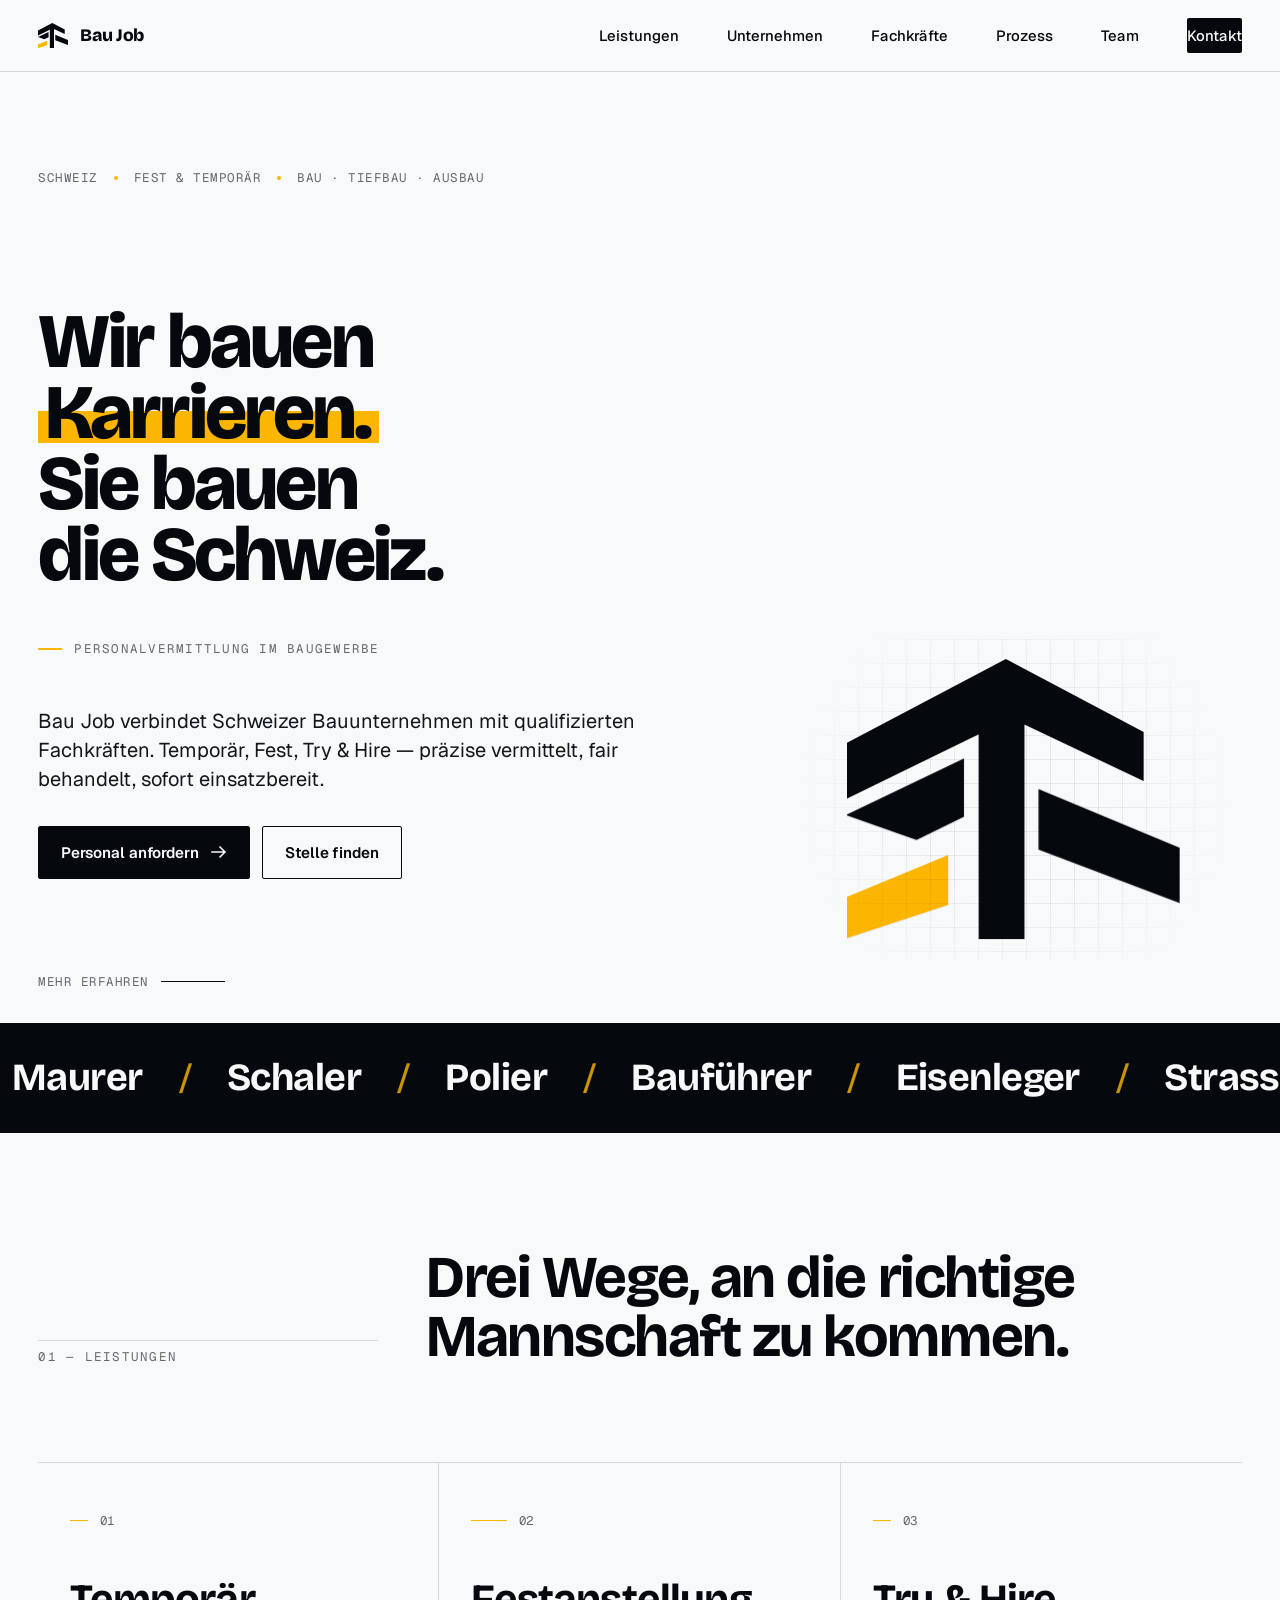
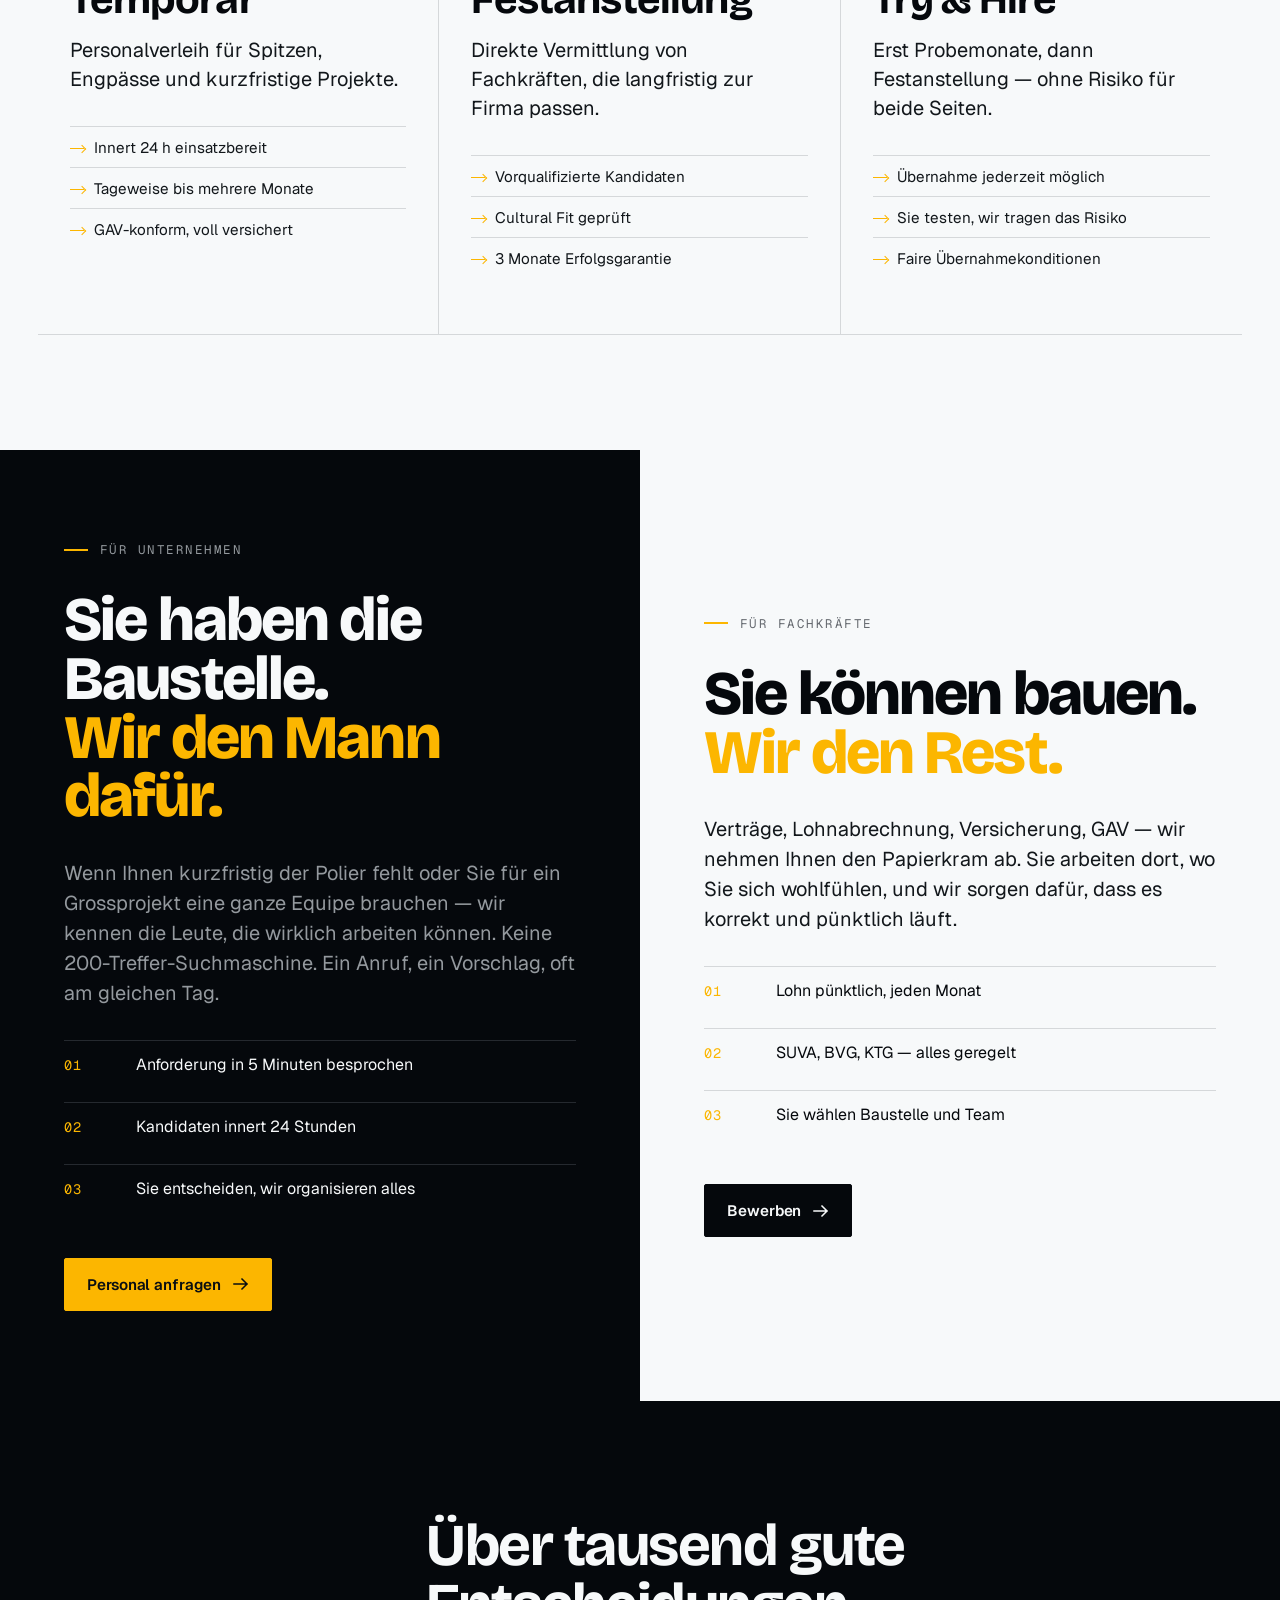
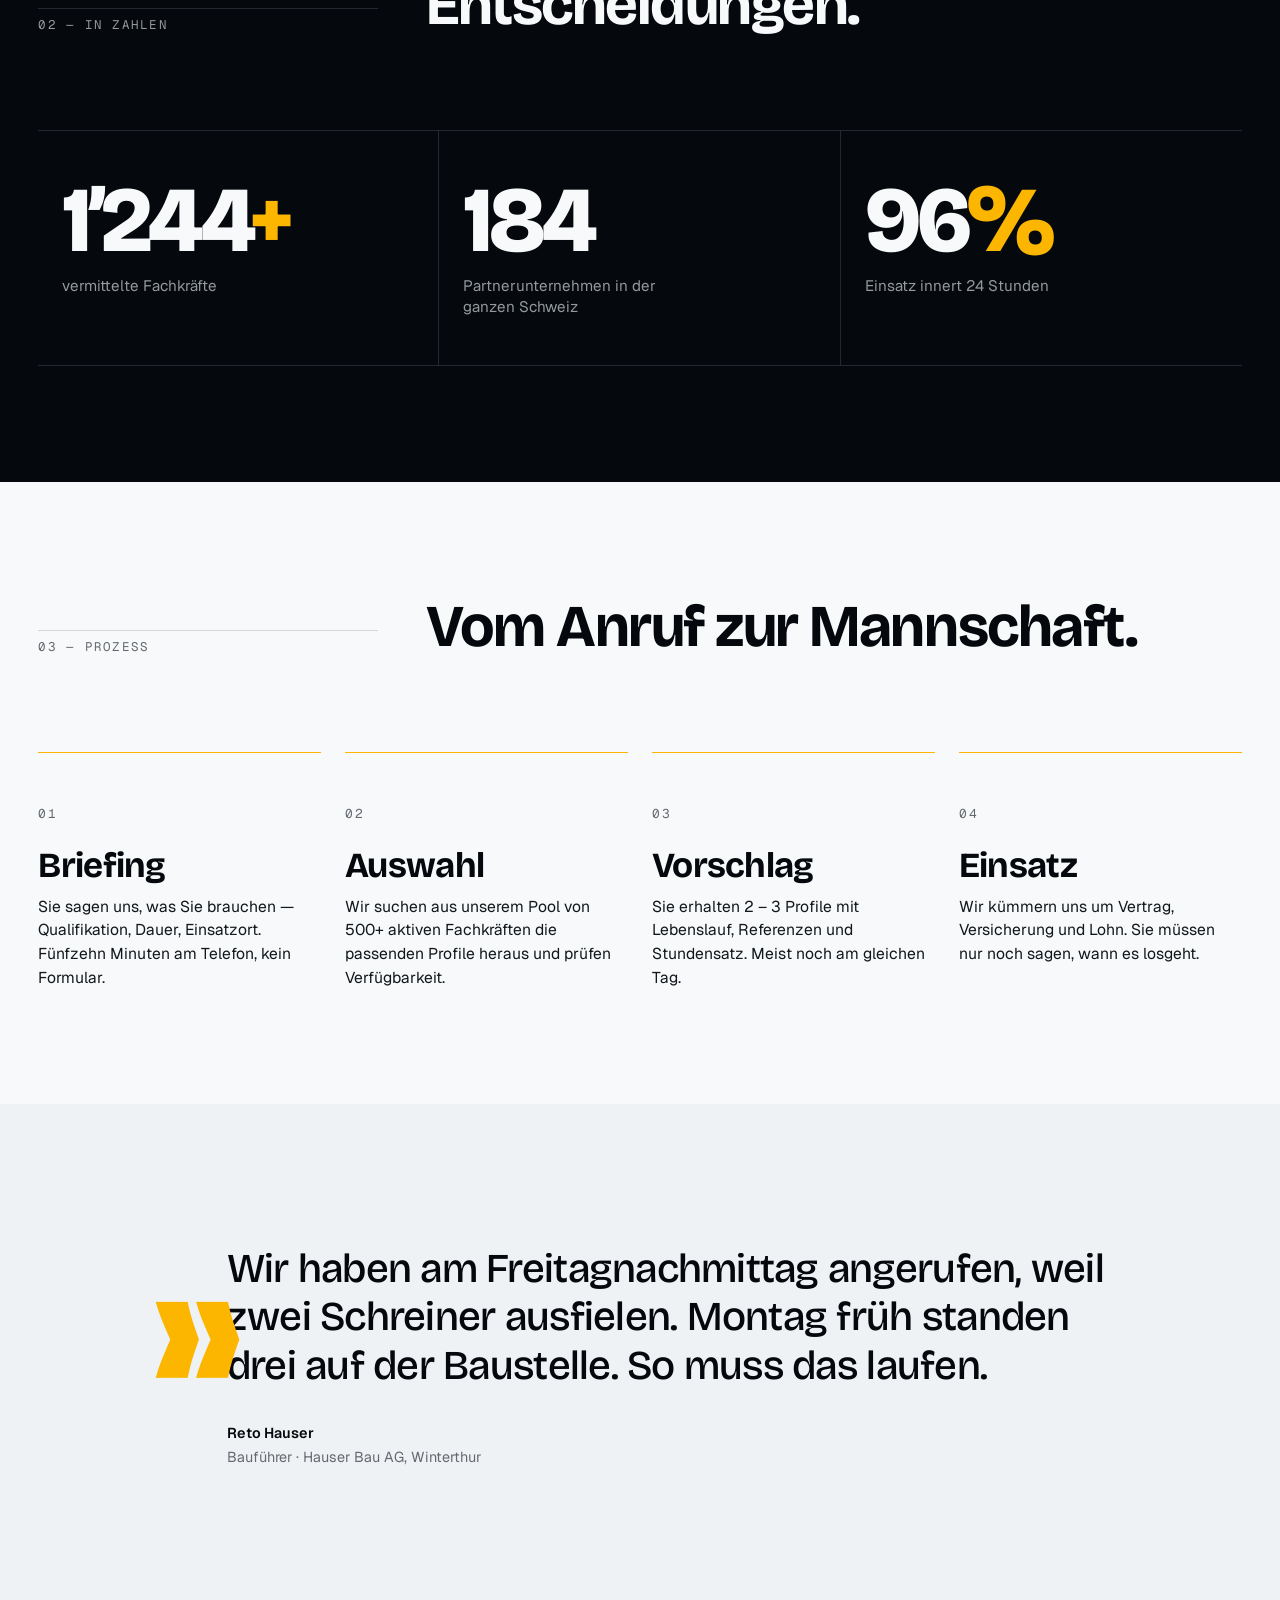
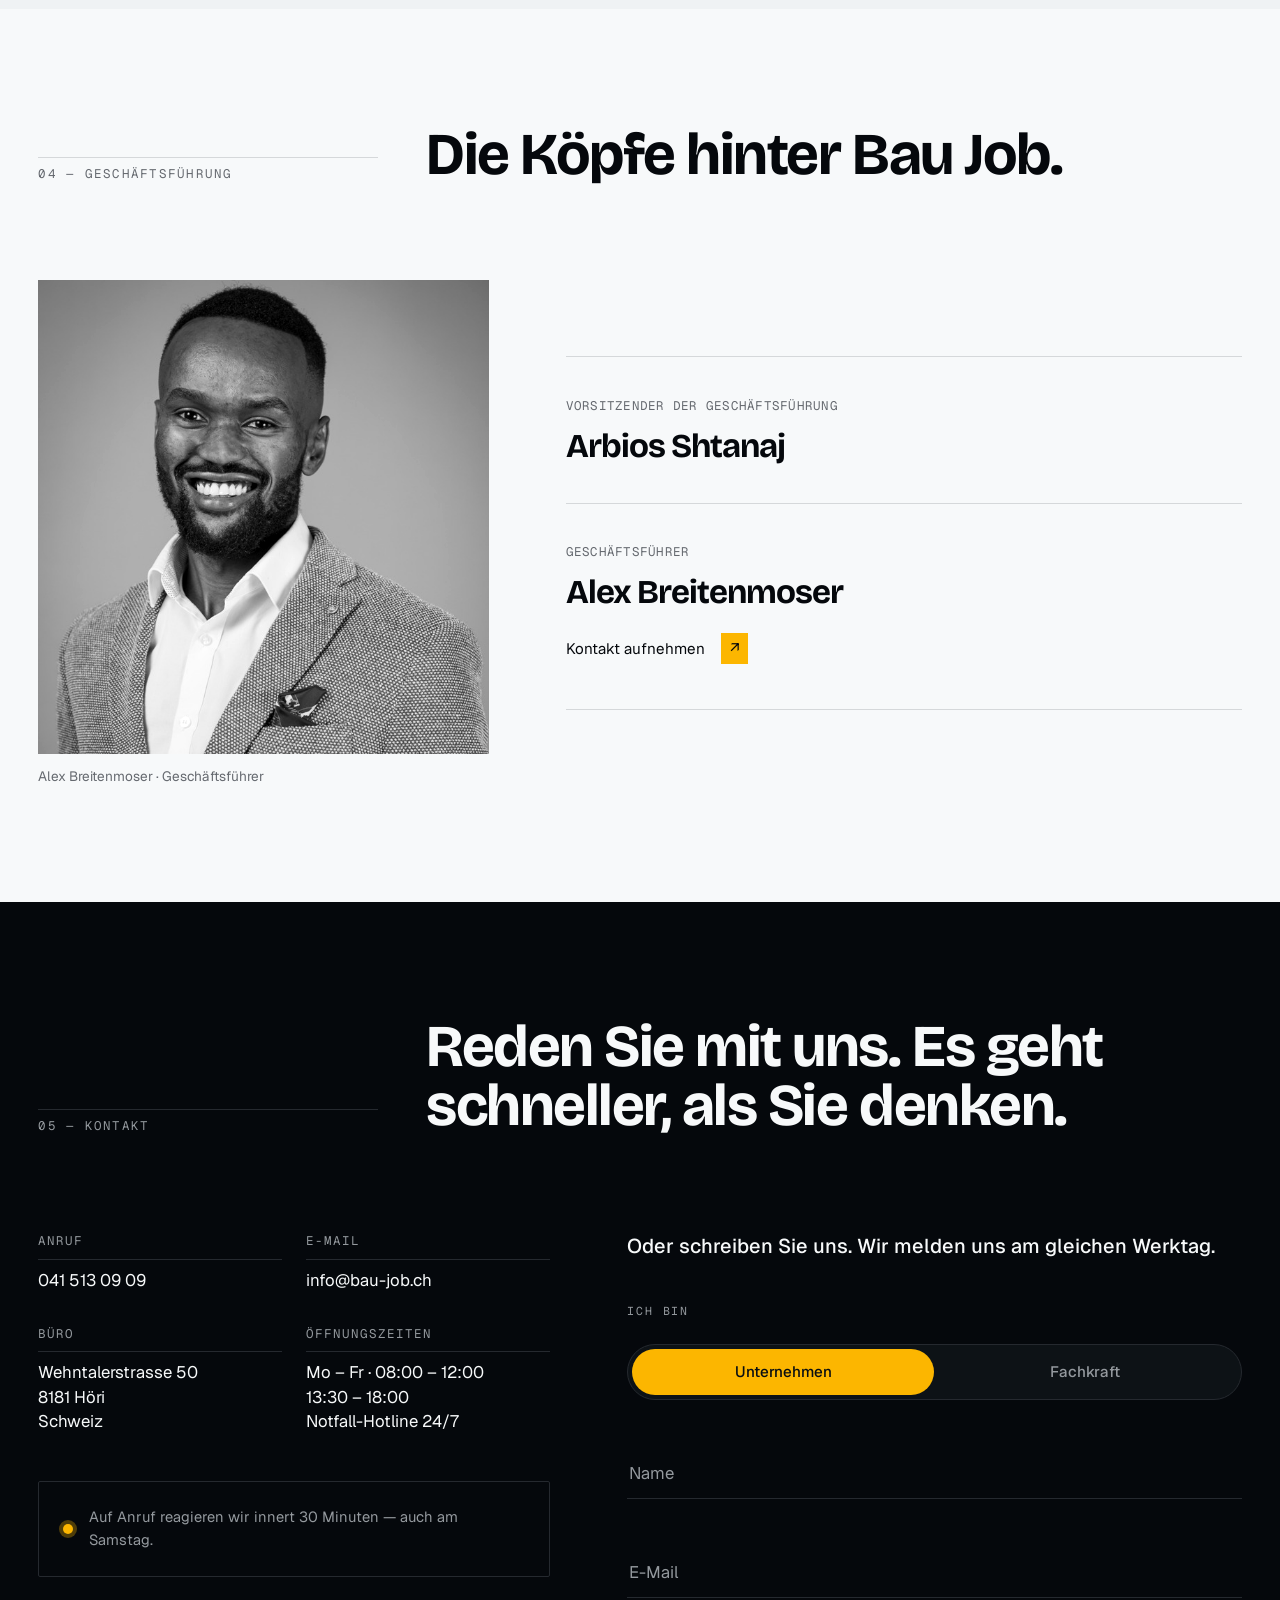
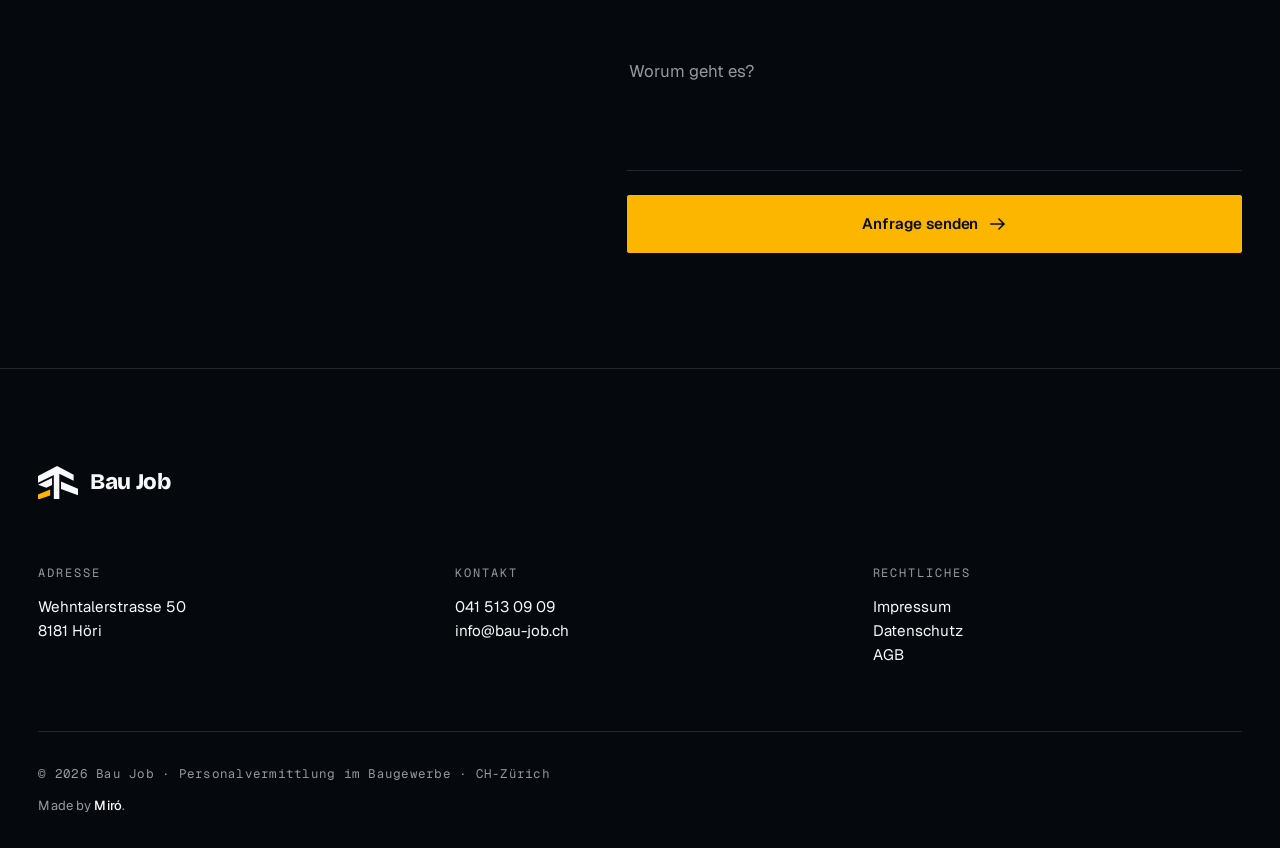
==== commit 46dd58b0: "Nur Geschaeftsfuehrungssektion neu gestalten" ====
--- a/index.html
+++ b/index.html
@@ -312,31 +312,24 @@
     <h2 class="section-head__title">Die Köpfe hinter Bau Job.</h2>
   </header>
 
-  <div class="team">
-
-    <article class="team-card team-card--text" data-reveal>
-      <div class="team-card__body">
-        <span class="team-card__num"><span>01</span></span>
-        <h3 class="team-card__name">Arbios Shtanaj</h3>
-        <p class="team-card__role">Vorsitzender der Geschäftsführung</p>
-      </div>
-      <span class="team-card__rule" aria-hidden="true"></span>
-    </article>
-
-    <article class="team-card" data-reveal>
-      <figure class="team-card__media">
-        <img src="assets/team-alex-breitenmoser.jpg"
-             alt="Porträt von Alex Breitenmoser, Geschäftsführer"
-             width="646" height="680" loading="lazy" />
-      </figure>
-      <div class="team-card__body">
-        <span class="team-card__num"><span>02</span></span>
-        <h3 class="team-card__name">Alex Breitenmoser</h3>
-        <p class="team-card__role">Geschäftsführer</p>
-      </div>
-      <span class="team-card__rule" aria-hidden="true"></span>
-    </article>
-
+  <div class="leadership" data-reveal>
+    <figure class="leadership__portrait">
+      <img src="assets/team-alex-breitenmoser.jpg"
+           alt="Porträt von Alex Breitenmoser, Geschäftsführer"
+           width="646" height="680" loading="lazy" />
+      <figcaption>Alex Breitenmoser · Geschäftsführer</figcaption>
+    </figure>
+    <div class="leadership__people">
+      <article class="leadership__person">
+        <p class="leadership__role">Vorsitzender der Geschäftsführung</p>
+        <h3 class="leadership__name">Arbios Shtanaj</h3>
+      </article>
+      <article class="leadership__person">
+        <p class="leadership__role">Geschäftsführer</p>
+        <h3 class="leadership__name">Alex Breitenmoser</h3>
+        <a class="leadership__contact" href="#kontakt">Kontakt aufnehmen <span aria-hidden="true">↗</span></a>
+      </article>
+    </div>
   </div>
 
 </section>
--- a/style.css
+++ b/style.css
@@ -1121,95 +1121,71 @@
   box-shadow: 0 0 0 2px color-mix(in oklch, var(--c-accent) 60%, transparent);
 }
 
-/* ─── Team ───────────────────────────────────────────────────────────── */
-.team {
+/* ─── Geschäftsführung ──────────────────────────────────────────────── */
+.leadership {
   max-width: var(--container);
   margin: 0 auto;
   display: grid;
-  grid-template-columns: repeat(2, minmax(0, 1fr));
-  border-top: 1px solid var(--c-line);
-  border-bottom: 1px solid var(--c-line);
-}
-.team-card {
-  position: relative;
-  display: grid;
-  grid-template-columns: minmax(160px, 240px) minmax(0, 1fr);
-  gap: var(--s-6);
-  padding: var(--s-7) var(--s-6);
-  border-right: 1px solid var(--c-line);
-  background: var(--c-paper);
-  transition: background var(--d-med) var(--ease-out);
-}
-.team-card:last-child { border-right: 0; }
-.team-card:hover { background: var(--c-paper-2); }
-
-.team-card__media {
-  margin: 0;
-  overflow: hidden;
-  border-radius: var(--radius);
-  background: var(--c-paper-2);
-}
-.team-card__media img {
+  grid-template-columns: minmax(240px, 0.8fr) minmax(0, 1.2fr);
+  gap: clamp(32px, 6vw, 88px);
+  align-items: center;
+}
+.leadership__portrait { margin: 0; position: relative; }
+.leadership__portrait img {
+  display: block;
   width: 100%;
-  height: 100%;
-  aspect-ratio: 3 / 4;
+  height: auto;
+  max-height: 480px;
+  aspect-ratio: 646 / 680;
   object-fit: cover;
+  object-position: center top;
   filter: grayscale(1) contrast(1.04);
-  transition: transform var(--d-slow) var(--ease-out);
-}
-.team-card:hover .team-card__media img { transform: scale(1.03); }
-
-.team-card__body {
-  display: flex;
-  flex-direction: column;
-  justify-content: flex-end;
-}
-.team-card__num {
-  font-family: var(--f-mono);
-  font-size: var(--t-mono);
+}
+.leadership__portrait figcaption {
+  margin-top: var(--s-3);
+  font-size: 0.85rem;
+  line-height: 1.5;
   color: var(--c-mute);
-  margin-bottom: auto;
-  display: flex;
-  align-items: center;
-  gap: var(--s-3);
-}
-.team-card__num::before {
-  content: "";
-  width: 18px;
-  height: 1px;
-  background: var(--c-accent);
-  transition: width 480ms var(--ease-out);
-}
-.team-card:hover .team-card__num::before { width: 42px; }
-.team-card__name {
+}
+.leadership__people { border-top: 1px solid var(--c-line); }
+.leadership__person { padding: clamp(28px, 3vw, 44px) 0; border-bottom: 1px solid var(--c-line); }
+.leadership__role {
+  font-family: var(--f-mono);
+  font-size: var(--t-eyebrow);
+  line-height: 1.6;
+  text-transform: uppercase;
+  letter-spacing: 0.1em;
+  color: var(--c-mute);
+  margin: 0 0 var(--s-3);
+}
+.leadership__name {
   font-family: var(--f-display);
   font-weight: 700;
-  font-size: clamp(1.6rem, 1.4vw + 1rem, 2.2rem);
-  letter-spacing: -0.02em;
-  line-height: 1.05;
-  margin: var(--s-6) 0 var(--s-3);
-}
-.team-card__role {
-  font-family: var(--f-mono);
-  font-size: var(--t-eyebrow);
-  text-transform: uppercase;
-  letter-spacing: 0.14em;
-  line-height: 1.5;
-  color: var(--c-mute);
+  font-size: clamp(1.8rem, 2.6vw, 2.8rem);
+  letter-spacing: -0.03em;
+  line-height: 1.1;
   margin: 0;
-  padding-top: var(--s-3);
-  border-top: 1px solid var(--c-line);
-}
-.team-card__rule {
-  position: absolute;
-  left: 0; right: 0; bottom: -1px;
-  height: 3px;
-  background: var(--c-accent);
-  transform: scaleX(0);
-  transform-origin: left;
-  transition: transform var(--d-slow) var(--ease-out);
-}
-.team-card:hover .team-card__rule { transform: scaleX(1); }
+  overflow-wrap: anywhere;
+}
+.leadership__contact {
+  display: inline-flex;
+  align-items: center;
+  gap: var(--s-4);
+  min-height: 44px;
+  margin-top: var(--s-4);
+  font-size: 0.95rem;
+  text-underline-offset: 5px;
+}
+.leadership__contact span { color: var(--c-ink); background: var(--c-accent); padding: 4px 9px; }
+.leadership__contact:hover { text-decoration: underline; }
+.leadership__contact:focus-visible { outline: 2px solid var(--c-ink); outline-offset: 4px; }
+@media (max-width: 700px) {
+  .leadership { grid-template-columns: 1fr; gap: var(--s-6); }
+  .leadership__portrait { max-width: 420px; }
+  .leadership__portrait img { max-height: 360px; }
+  .leadership__person { padding: var(--s-6) 0; }
+  .leadership__name { font-size: clamp(1.8rem, 7vw, 2.4rem); }
+}
 
 /* ─── Legal pages (Impressum) ────────────────────────────────────────── */
 .legal {
@@ -1426,9 +1402,6 @@
   .section-head { grid-template-columns: 1fr; gap: var(--s-4); }
   .split { grid-template-columns: 1fr; }
   .contact__grid { grid-template-columns: 1fr; }
-  .team { grid-template-columns: 1fr; }
-  .team-card { border-right: 0; border-bottom: 1px solid var(--c-line); }
-  .team-card:last-child { border-bottom: 0; }
 }
 
 /* Mobile */
@@ -1562,15 +1535,6 @@
   .process__step p { font-size: 0.92rem; }
   .process__num { font-size: 0.72rem; margin-bottom: var(--s-3); }
 
-  /* Team — compact side-by-side cards */
-  .team-card {
-    grid-template-columns: minmax(110px, 150px) minmax(0, 1fr);
-    gap: var(--s-5);
-    padding: var(--s-6) var(--s-5);
-  }
-  .team-card__name { font-size: 1.45rem; margin-top: var(--s-4); }
-  .team-card__role { font-size: 0.68rem; letter-spacing: 0.12em; }
-
   /* Legal pages */
   .legal__block { grid-template-columns: 1fr; gap: var(--s-3); padding: var(--s-5) 0; }
   .legal__facts > div { grid-template-columns: 1fr; gap: 2px; }
@@ -1671,10 +1635,3 @@
     transition: none;
   }
 }
-
-/* Geschäftsführung ohne Porträt: kompakter Textblock ohne leeren Bildplatz. */
-.team-card.team-card--text {
-  grid-template-columns: minmax(0, 1fr);
-  align-content: center;
-}
-.team-card--text .team-card__body { justify-content: center; }
